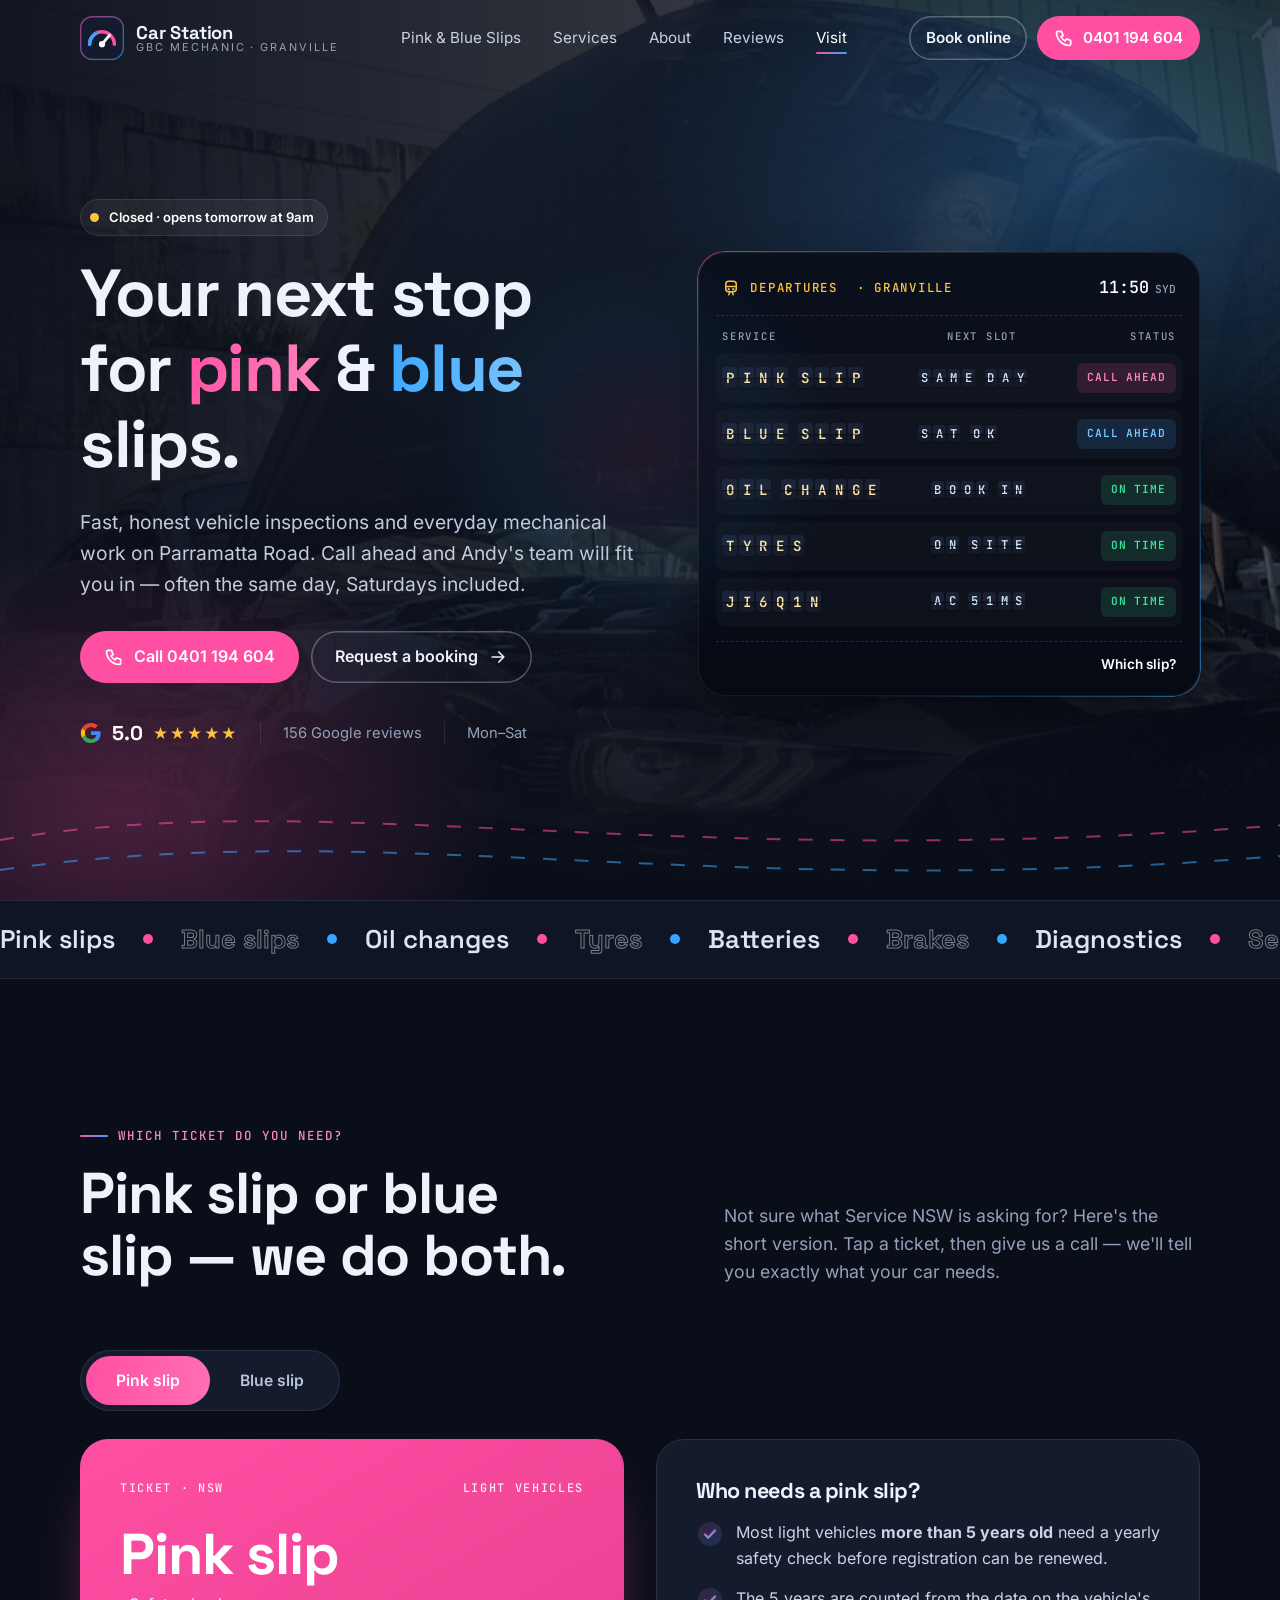
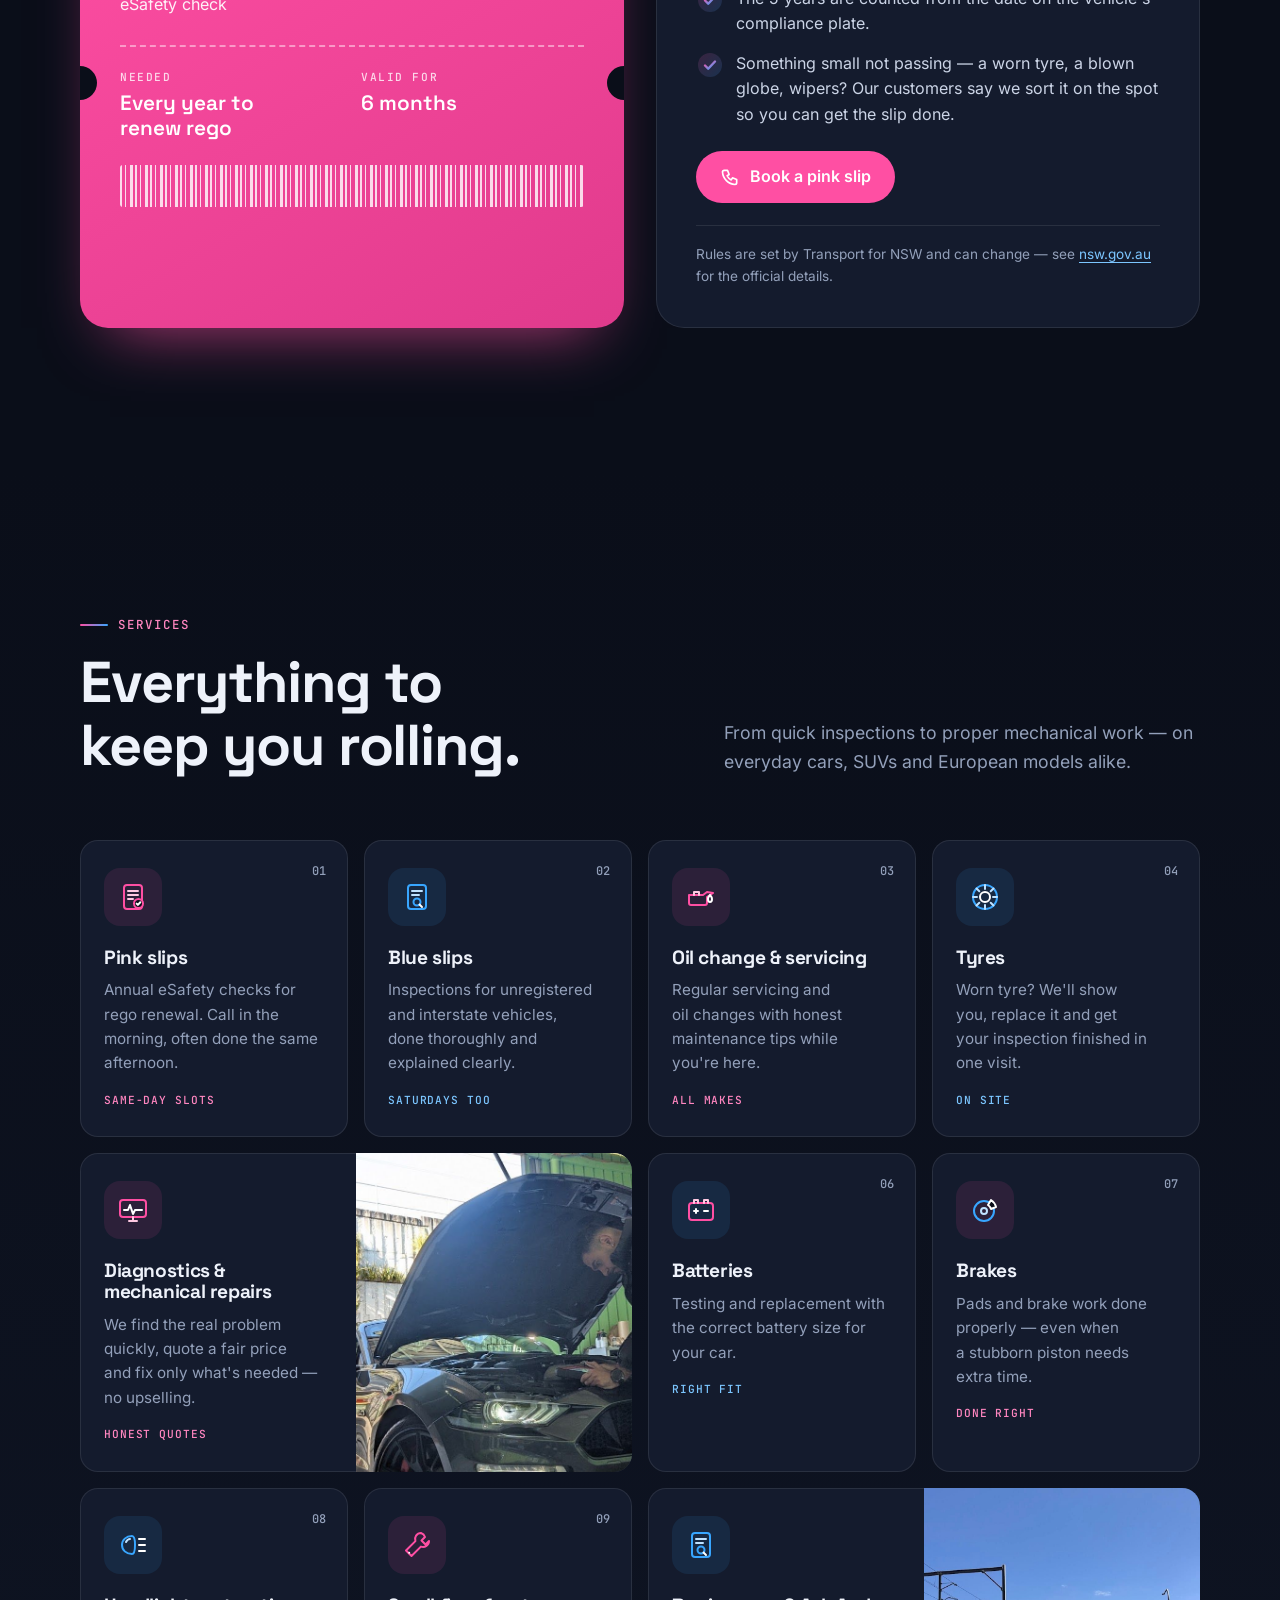
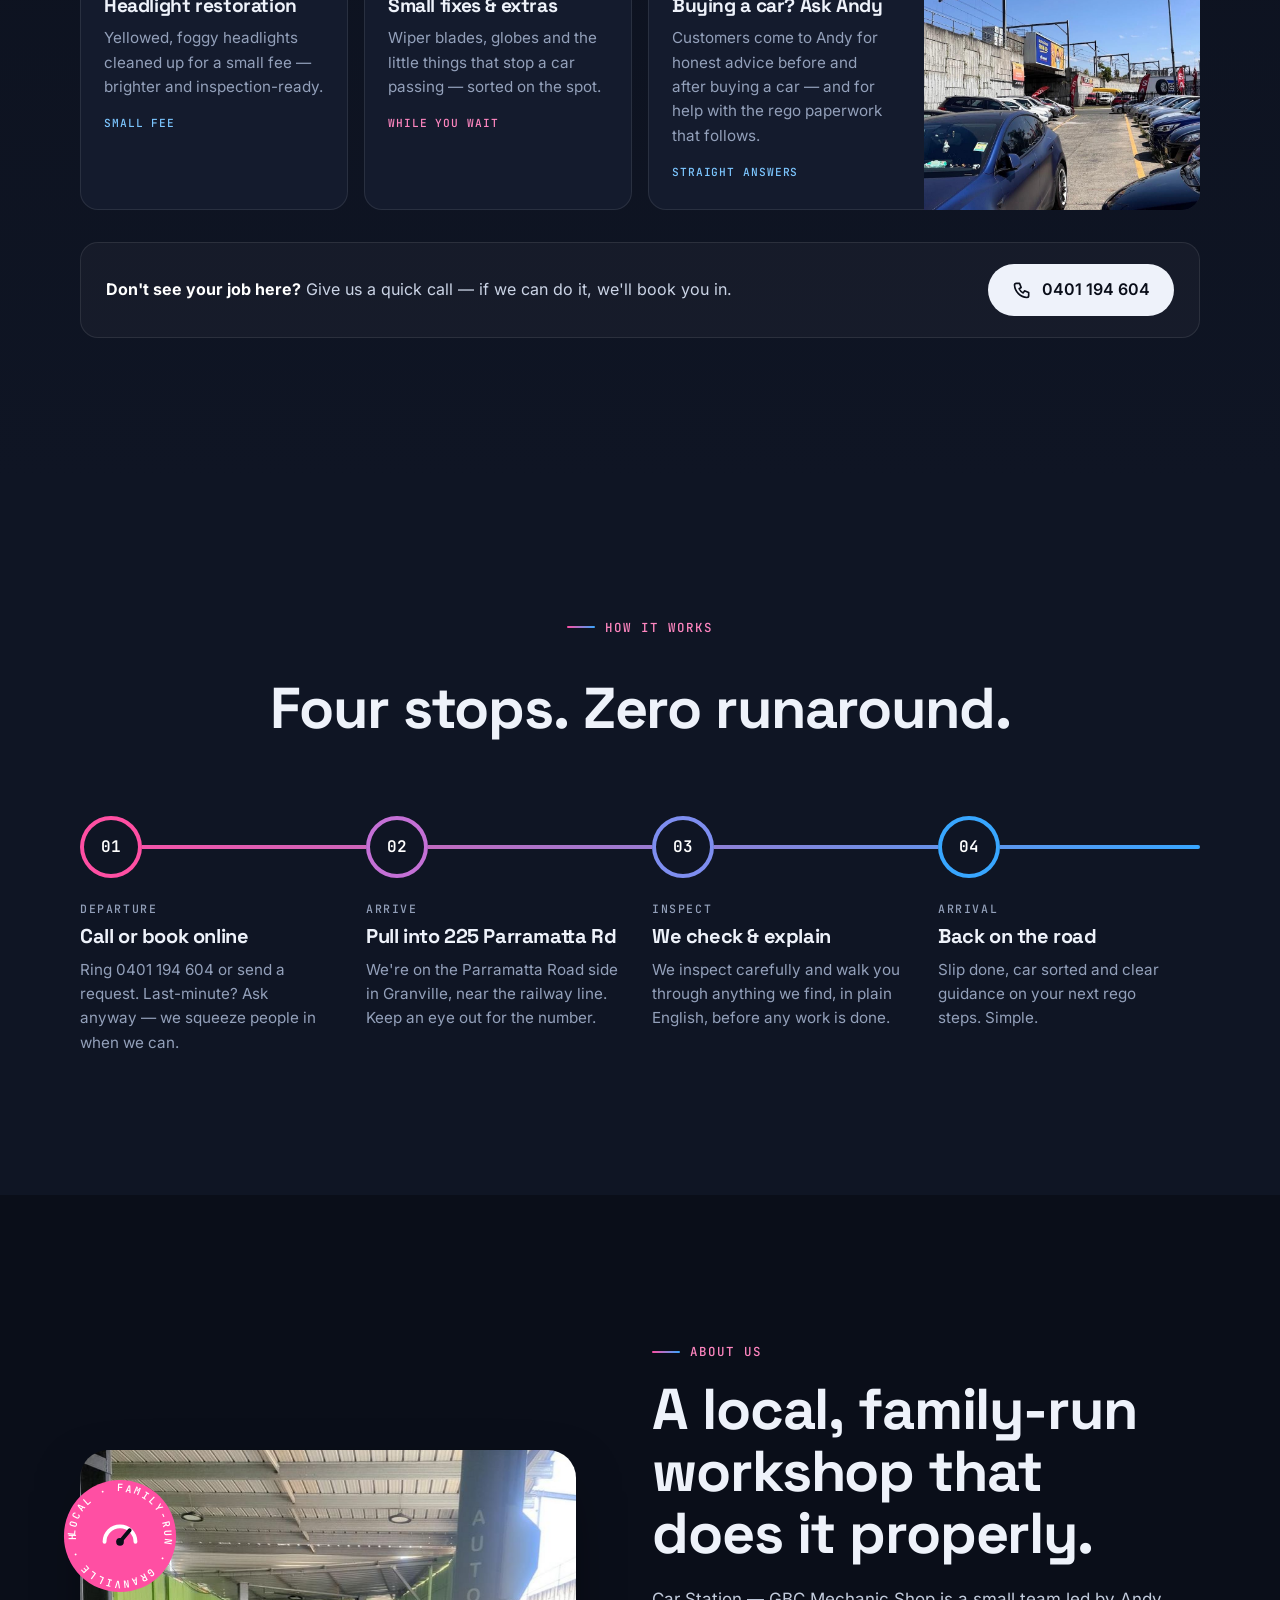
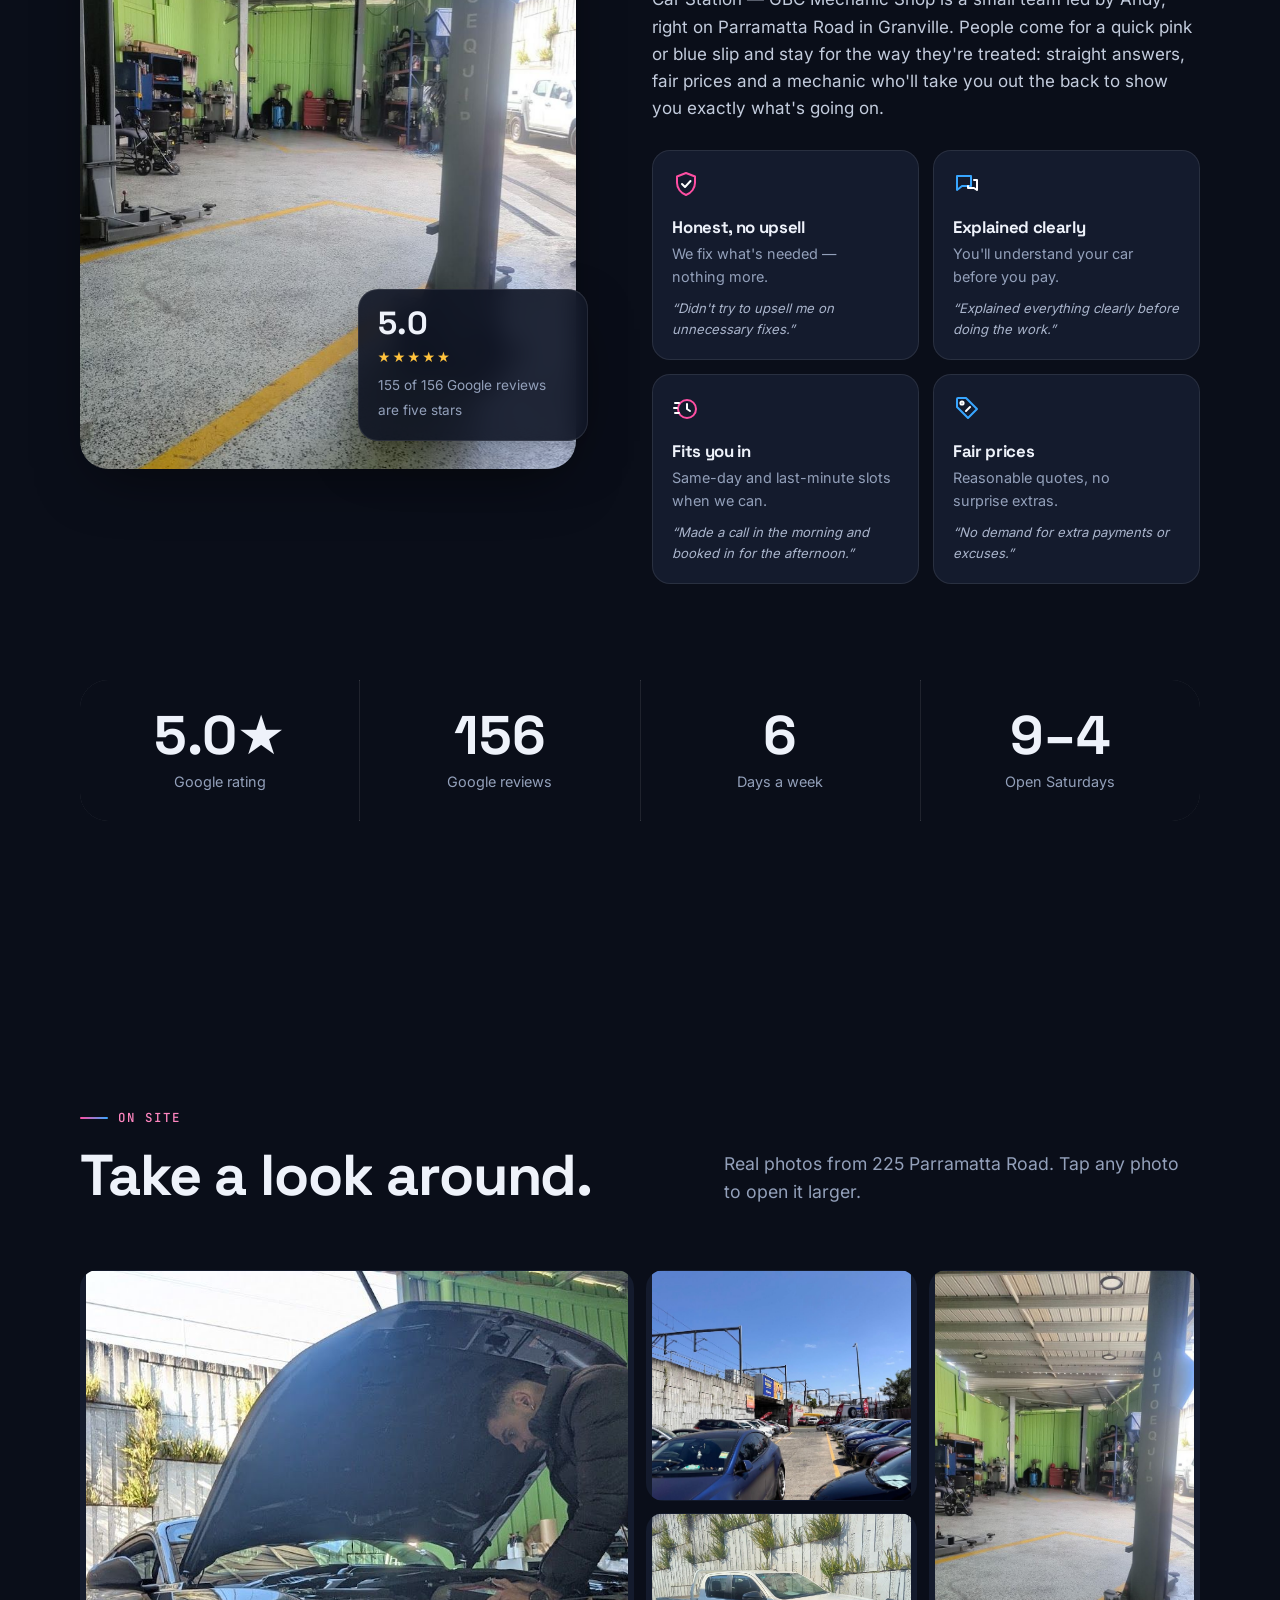
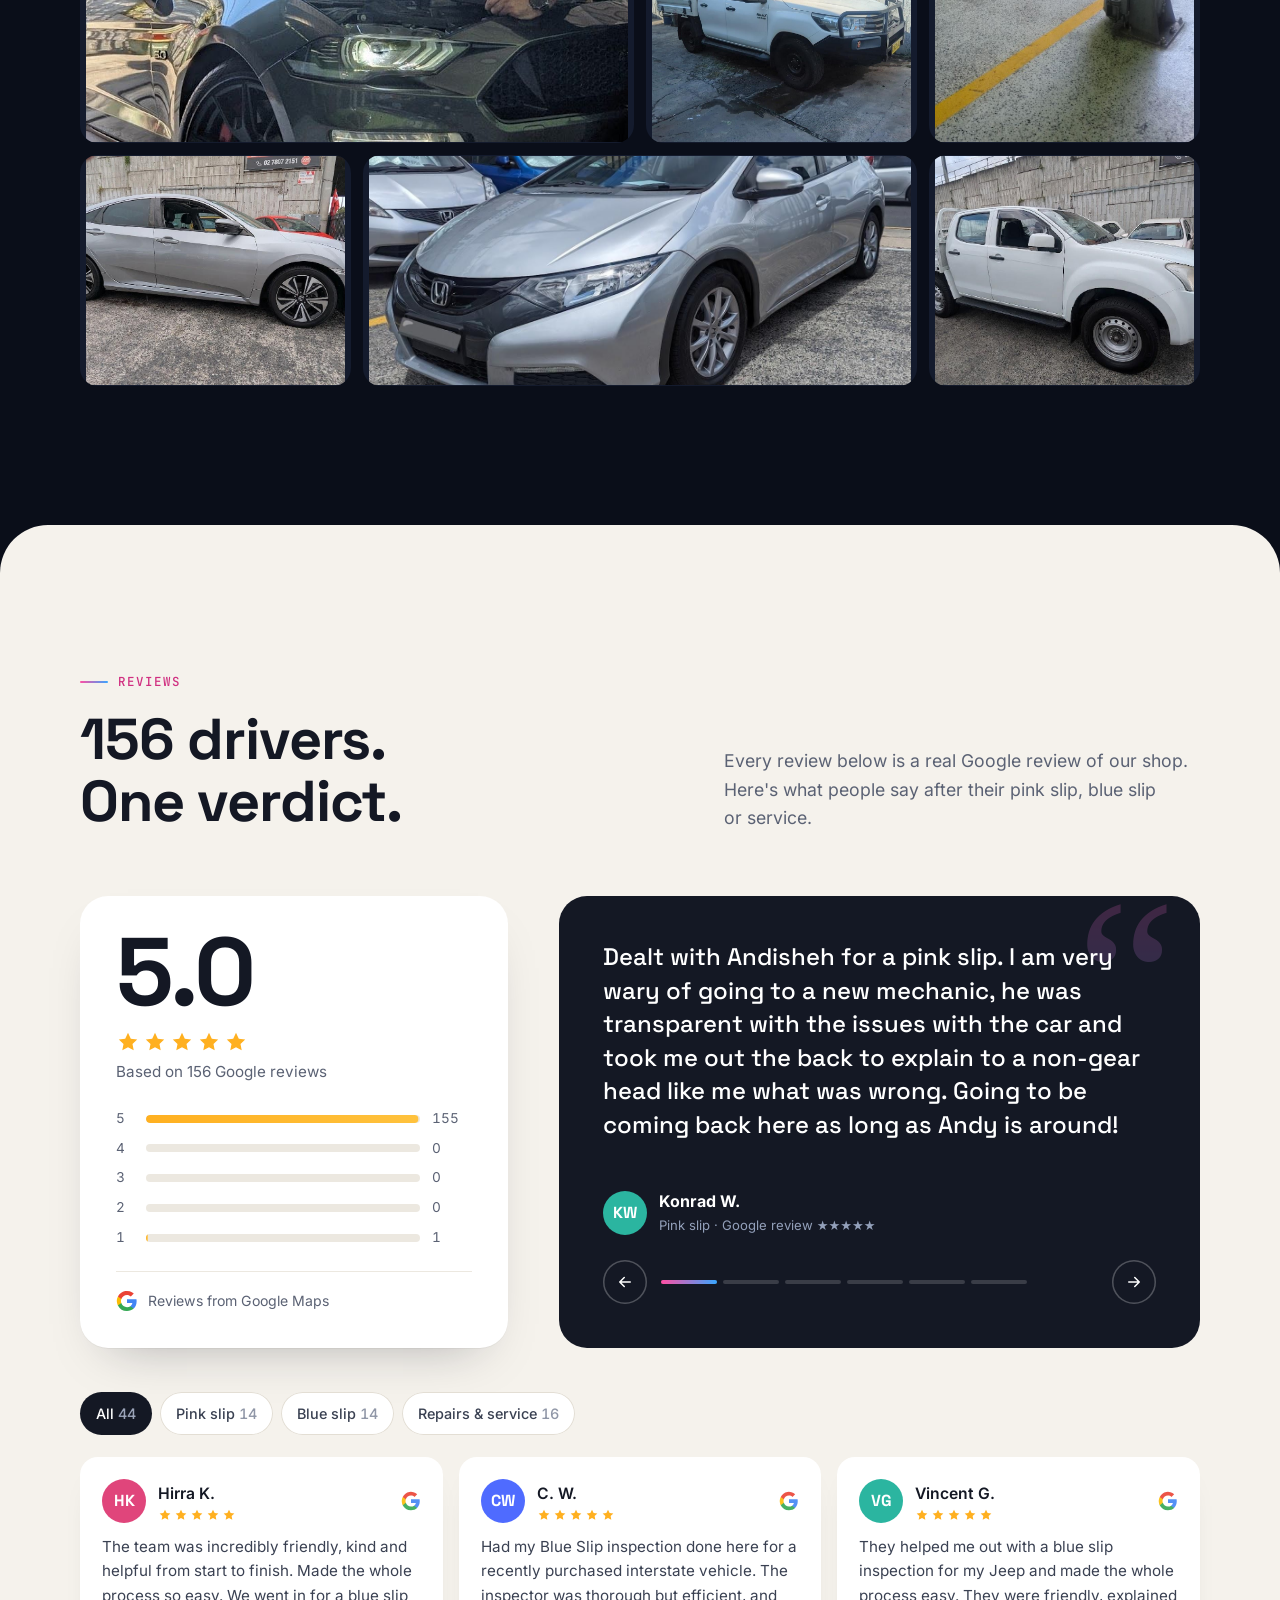
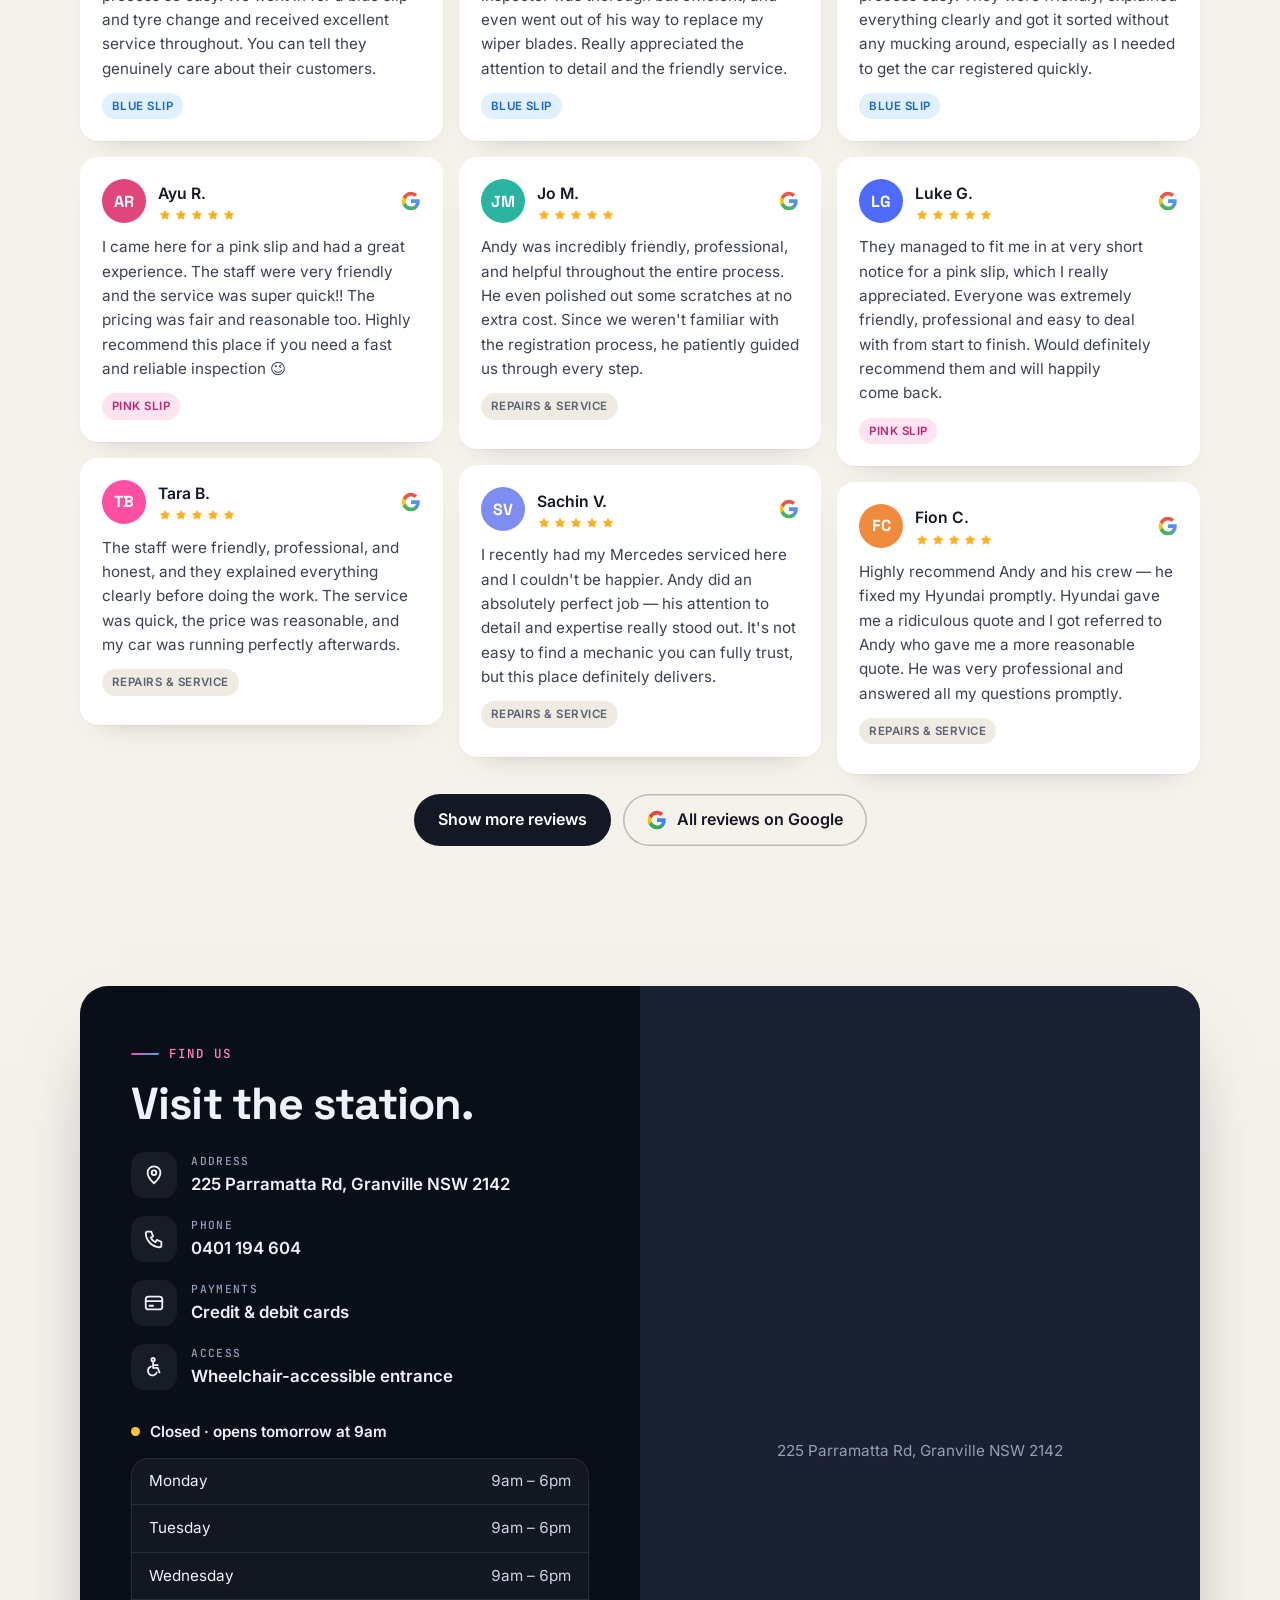
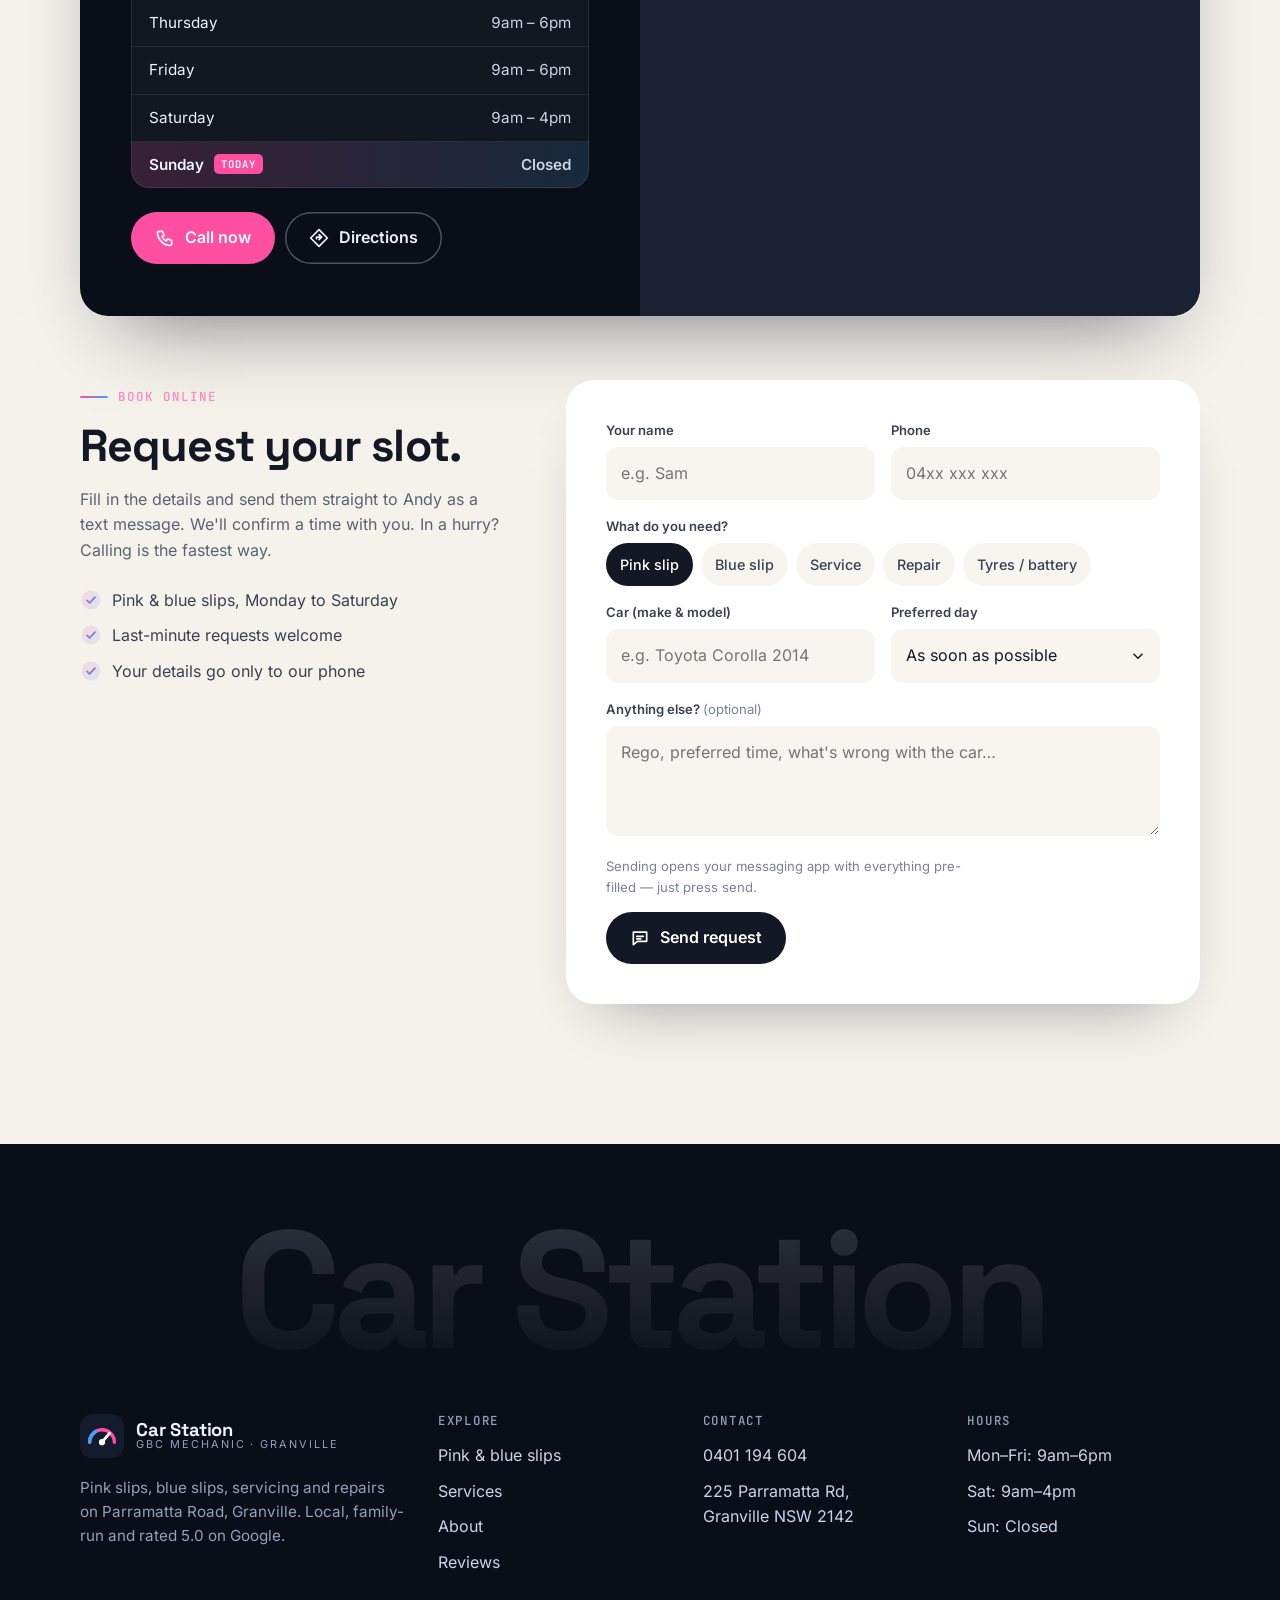
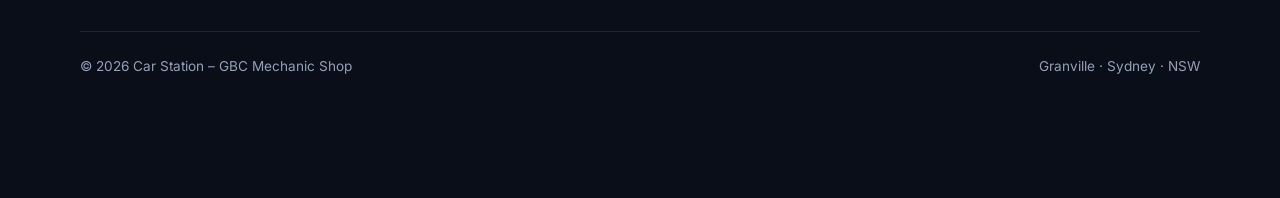
==== index.html @ 7e249662 "Add files via upload" ====
<!doctype html>
<html lang="en-AU">
<head>
<meta charset="utf-8">
<meta name="viewport" content="width=device-width, initial-scale=1, viewport-fit=cover">
<title>Car Station – GBC Mechanic Shop | Pink &amp; Blue Slips in Granville NSW</title>
<meta name="description" content="Pink slips, blue slips, oil changes, tyres, batteries and mechanical repairs at 225 Parramatta Rd, Granville NSW. Rated 5.0 from 156 Google reviews. Call 0401 194 604.">
<meta name="theme-color" content="#0A0E19">
<meta property="og:title" content="Car Station – GBC Mechanic Shop, Granville">
<meta property="og:description" content="Fast, honest pink &amp; blue slip inspections and car servicing on Parramatta Rd. 5.0★ from 156 Google reviews.">
<meta property="og:image" content="img/mechanic.jpg">
<link rel="icon" href="data:image/svg+xml,%3Csvg xmlns='http://www.w3.org/2000/svg' viewBox='0 0 64 64'%3E%3Crect width='64' height='64' rx='16' fill='%230A0E19'/%3E%3Cpath d='M14 40a18 18 0 0 1 36 0' fill='none' stroke='%23FF4FA3' stroke-width='6' stroke-linecap='round'/%3E%3Cpath d='M32 40 44 26' stroke='%2338A6FF' stroke-width='6' stroke-linecap='round'/%3E%3Ccircle cx='32' cy='40' r='5' fill='%23fff'/%3E%3C/svg%3E">
<link rel="stylesheet" href="css/style.css">
<script type="application/ld+json">
{
  "@context":"https://schema.org",
  "@type":"AutoRepair",
  "name":"Car Station – GBC Mechanic Shop",
  "telephone":"+61 401 194 604",
  "address":{"@type":"PostalAddress","streetAddress":"225 Parramatta Rd","addressLocality":"Granville","addressRegion":"NSW","postalCode":"2142","addressCountry":"AU"},
  "geo":{"@type":"GeoCoordinates","latitude":-33.8278445,"longitude":151.0070443},
  "openingHoursSpecification":[
    {"@type":"OpeningHoursSpecification","dayOfWeek":["Monday","Tuesday","Wednesday","Thursday","Friday"],"opens":"09:00","closes":"18:00"},
    {"@type":"OpeningHoursSpecification","dayOfWeek":"Saturday","opens":"09:00","closes":"16:00"}
  ],
  "aggregateRating":{"@type":"AggregateRating","ratingValue":"5.0","reviewCount":"156"},
  "paymentAccepted":"Credit card, Debit card"
}
</script>
</head>
<body>

<!-- ============ SVG ICON SPRITE (custom, drawn for this site) ============ -->
<svg width="0" height="0" style="position:absolute" aria-hidden="true">
  <defs>
    <linearGradient id="gPB" x1="0" y1="0" x2="1" y2="1"><stop offset="0" stop-color="#FF4FA3"/><stop offset="1" stop-color="#38A6FF"/></linearGradient>
  </defs>
  <symbol id="i-phone" viewBox="0 0 24 24" fill="none" stroke="currentColor" stroke-width="2" stroke-linecap="round" stroke-linejoin="round"><path d="M5 4h4l2 5-2.5 1.5a11 11 0 0 0 5 5L15 13l5 2v4a2 2 0 0 1-2 2A16 16 0 0 1 3 6a2 2 0 0 1 2-2"/></symbol>
  <symbol id="i-arrow" viewBox="0 0 24 24" fill="none" stroke="currentColor" stroke-width="2" stroke-linecap="round" stroke-linejoin="round"><path d="M5 12h14M13 6l6 6-6 6"/></symbol>
  <symbol id="i-arrow-l" viewBox="0 0 24 24" fill="none" stroke="currentColor" stroke-width="2" stroke-linecap="round" stroke-linejoin="round"><path d="M19 12H5M11 6l-6 6 6 6"/></symbol>
  <symbol id="i-up" viewBox="0 0 24 24" fill="none" stroke="currentColor" stroke-width="2.2" stroke-linecap="round" stroke-linejoin="round"><path d="M12 19V5M6 11l6-6 6 6"/></symbol>
  <symbol id="i-close" viewBox="0 0 24 24" fill="none" stroke="currentColor" stroke-width="2" stroke-linecap="round"><path d="M6 6l12 12M18 6 6 18"/></symbol>
  <symbol id="i-pin" viewBox="0 0 24 24" fill="none" stroke="currentColor" stroke-width="2" stroke-linecap="round" stroke-linejoin="round"><path d="M12 21s-7-6.2-7-11.5a7 7 0 0 1 14 0C19 14.8 12 21 12 21z"/><circle cx="12" cy="9.5" r="2.5"/></symbol>
  <symbol id="i-clock" viewBox="0 0 24 24" fill="none" stroke="currentColor" stroke-width="2" stroke-linecap="round"><circle cx="12" cy="12" r="9"/><path d="M12 7v5l3 2"/></symbol>
  <symbol id="i-card" viewBox="0 0 24 24" fill="none" stroke="currentColor" stroke-width="2" stroke-linecap="round"><rect x="3" y="5" width="18" height="14" rx="3"/><path d="M3 10h18M7 15h4"/></symbol>
  <symbol id="i-access" viewBox="0 0 24 24" fill="none" stroke="currentColor" stroke-width="2" stroke-linecap="round" stroke-linejoin="round"><circle cx="11" cy="4" r="1.8"/><path d="M11 7v6h5l2 5M11 10h5"/><path d="M8.5 11.5A5 5 0 1 0 15 18"/></symbol>
  <symbol id="i-msg" viewBox="0 0 24 24" fill="none" stroke="currentColor" stroke-width="2" stroke-linecap="round" stroke-linejoin="round"><path d="M4 5h16v11H9l-5 4z"/><path d="M8 10h8M8 13h5"/></symbol>
  <symbol id="i-copy" viewBox="0 0 24 24" fill="none" stroke="currentColor" stroke-width="2" stroke-linecap="round" stroke-linejoin="round"><rect x="8" y="8" width="12" height="12" rx="2"/><path d="M16 8V5a1 1 0 0 0-1-1H5a1 1 0 0 0-1 1v10a1 1 0 0 0 1 1h3"/></symbol>
  <symbol id="i-dir" viewBox="0 0 24 24" fill="none" stroke="currentColor" stroke-width="2" stroke-linecap="round" stroke-linejoin="round"><path d="M12 2 22 12 12 22 2 12z"/><path d="M9 13v-2h5M12 8l3 3-3 3"/></symbol>
  <symbol id="i-train" viewBox="0 0 24 24" fill="none" stroke="currentColor" stroke-width="2" stroke-linecap="round" stroke-linejoin="round"><rect x="5" y="3" width="14" height="14" rx="4"/><path d="M5 10h14M9 21l1.5-4M15 21l-1.5-4"/><circle cx="9" cy="13.5" r=".6" fill="currentColor"/><circle cx="15" cy="13.5" r=".6" fill="currentColor"/></symbol>
  <symbol id="i-check" viewBox="0 0 28 28" fill="none"><circle cx="14" cy="14" r="12" fill="url(#gPB)" opacity=".16"/><path d="m9 14.5 3.2 3.2L19 10.5" stroke="url(#gPB)" stroke-width="2.4" stroke-linecap="round" stroke-linejoin="round"/></symbol>
  <symbol id="i-star" viewBox="0 0 24 24"><path fill="#FFB020" d="M12 2.8l2.8 5.9 6.4.8-4.7 4.4 1.2 6.4L12 17.2l-5.7 3.1 1.2-6.4L2.8 9.5l6.4-.8z"/></symbol>
  <symbol id="i-google" viewBox="0 0 24 24"><path fill="#4285F4" d="M22.5 12.3c0-.8-.1-1.5-.2-2.3H12v4.3h5.9a5 5 0 0 1-2.2 3.3v2.7h3.6c2-1.9 3.2-4.7 3.2-8z"/><path fill="#34A853" d="M12 23c3 0 5.5-1 7.3-2.7l-3.6-2.7c-1 .7-2.2 1.1-3.7 1.1-2.9 0-5.3-1.9-6.2-4.5H2.1v2.8A11 11 0 0 0 12 23z"/><path fill="#FBBC05" d="M5.8 14.2a6.6 6.6 0 0 1 0-4.3V7.1H2.1a11 11 0 0 0 0 9.9z"/><path fill="#EA4335" d="M12 5.4c1.6 0 3.1.6 4.2 1.7l3.2-3.2A11 11 0 0 0 2.1 7.1l3.7 2.8C6.7 7.3 9.1 5.4 12 5.4z"/></symbol>

  <!-- service icons: two-tone line art -->
  <symbol id="s-pink" viewBox="0 0 32 32" fill="none" stroke-linecap="round" stroke-linejoin="round" stroke-width="2"><rect x="7" y="4" width="18" height="24" rx="3" stroke="#FF4FA3"/><path d="M11 10h10M11 14h10M11 18h5" stroke="#FFC9E2"/><circle cx="21.5" cy="22.5" r="4.5" fill="#0A0E19" stroke="#FF4FA3"/><path d="m19.6 22.6 1.3 1.3 2.4-2.6" stroke="#fff"/></symbol>
  <symbol id="s-blue" viewBox="0 0 32 32" fill="none" stroke-linecap="round" stroke-linejoin="round" stroke-width="2"><rect x="7" y="4" width="18" height="24" rx="3" stroke="#38A6FF"/><path d="M11 10h10M11 14h7" stroke="#BFE2FF"/><circle cx="16" cy="21" r="3.5" stroke="#38A6FF"/><path d="m18.5 23.5 2.5 2.5" stroke="#fff"/></symbol>
  <symbol id="s-oil" viewBox="0 0 32 32" fill="none" stroke-linecap="round" stroke-linejoin="round" stroke-width="2"><path d="M4 14h14l4-3 6 1-6 4v6a2 2 0 0 1-2 2H6a2 2 0 0 1-2-2z" stroke="#FF4FA3"/><path d="M9 14v-3h5v3" stroke="#FFC9E2"/><path d="M27 18c0 1.7-1 3-2 3s-2-1.3-2-3 2-4 2-4 2 2.3 2 4z" stroke="#fff"/></symbol>
  <symbol id="s-tyre" viewBox="0 0 32 32" fill="none" stroke-linecap="round" stroke-linejoin="round" stroke-width="2"><circle cx="16" cy="16" r="12" stroke="#38A6FF"/><circle cx="16" cy="16" r="5" stroke="#fff"/><path d="M16 4v4M16 24v4M4 16h4M24 16h4M7.5 7.5l2.8 2.8M21.7 21.7l2.8 2.8M7.5 24.5l2.8-2.8M21.7 10.3l2.8-2.8" stroke="#BFE2FF"/></symbol>
  <symbol id="s-battery" viewBox="0 0 32 32" fill="none" stroke-linecap="round" stroke-linejoin="round" stroke-width="2"><rect x="4" y="9" width="24" height="17" rx="3" stroke="#FF4FA3"/><path d="M9 9V6h4v3M19 9V6h4v3" stroke="#FFC9E2"/><path d="M9 17h4M11 15v4M19 17h4" stroke="#fff"/></symbol>
  <symbol id="s-brake" viewBox="0 0 32 32" fill="none" stroke-linecap="round" stroke-linejoin="round" stroke-width="2"><circle cx="15" cy="17" r="10" stroke="#38A6FF"/><circle cx="15" cy="17" r="3" stroke="#BFE2FF"/><path d="M22 6a12 12 0 0 1 5 7l-5 2a7 7 0 0 0-3-4z" stroke="#fff" fill="#0A0E19"/></symbol>
  <symbol id="s-diag" viewBox="0 0 32 32" fill="none" stroke-linecap="round" stroke-linejoin="round" stroke-width="2"><rect x="3" y="6" width="26" height="17" rx="3" stroke="#FF4FA3"/><path d="M7 16h4l2-5 3 9 2-4h7" stroke="#fff"/><path d="M12 27h8M16 23v4" stroke="#FFC9E2"/></symbol>
  <symbol id="s-light" viewBox="0 0 32 32" fill="none" stroke-linecap="round" stroke-linejoin="round" stroke-width="2"><path d="M15 7c-6 0-10 4-10 9s4 9 10 9c2 0 3-4 3-9s-1-9-3-9z" stroke="#38A6FF"/><path d="M22 10h6M22 16h6M22 22h6" stroke="#fff"/><path d="M9 13c1-2 2.5-3 4-3" stroke="#BFE2FF"/></symbol>
  <symbol id="s-wrench" viewBox="0 0 32 32" fill="none" stroke-linecap="round" stroke-linejoin="round" stroke-width="2"><path d="M20 4a6 6 0 0 0-5.6 8.1L5 21.5 10.5 27l9.4-9.4A6 6 0 0 0 28 12l-3.5 3.5-4-4L24 8a6 6 0 0 0-4-4z" stroke="#FF4FA3"/><circle cx="8.2" cy="23.8" r="1" fill="#fff" stroke="none"/></symbol>

  <!-- why icons -->
  <symbol id="w-honest" viewBox="0 0 28 28" fill="none" stroke-linecap="round" stroke-linejoin="round" stroke-width="2"><path d="M14 3 5 6.5v6.2c0 5.6 3.8 10.4 9 12.3 5.2-1.9 9-6.7 9-12.3V6.5z" stroke="#FF4FA3"/><path d="m10 14 3 3 5.5-6" stroke="#fff"/></symbol>
  <symbol id="w-explain" viewBox="0 0 28 28" fill="none" stroke-linecap="round" stroke-linejoin="round" stroke-width="2"><path d="M4 6h14v10H9l-5 4z" stroke="#38A6FF"/><path d="M21 10h3v10l-3-2h-6v-2" stroke="#fff"/></symbol>
  <symbol id="w-fast" viewBox="0 0 28 28" fill="none" stroke-linecap="round" stroke-linejoin="round" stroke-width="2"><circle cx="15" cy="15" r="9" stroke="#FF4FA3"/><path d="M15 10v5l3 2M3 9h4M2 14h3M3 19h4" stroke="#fff"/></symbol>
  <symbol id="w-price" viewBox="0 0 28 28" fill="none" stroke-linecap="round" stroke-linejoin="round" stroke-width="2"><path d="M4 13V5a1 1 0 0 1 1-1h8l11 11-9 9z" stroke="#38A6FF"/><circle cx="9" cy="9" r="1.6" stroke="#fff"/><path d="M13 17l4-4" stroke="#fff"/></symbol>
</svg>

<div class="progress" aria-hidden="true"></div>
<div class="glow" aria-hidden="true"></div>

<!-- ================= HEADER ================= -->
<header class="header" id="top">
  <div class="wrap header__in">
    <a href="#top" class="logo" aria-label="Car Station – GBC Mechanic Shop, back to top">
      <svg class="logo__mark" viewBox="0 0 64 64" aria-hidden="true">
        <rect width="64" height="64" rx="18" fill="#141B2D"/>
        <rect x="1" y="1" width="62" height="62" rx="17" fill="none" stroke="url(#gPB)" stroke-opacity=".6" stroke-width="2"/>
        <path d="M14 41a18 18 0 0 1 36 0" fill="none" stroke="#FF4FA3" stroke-width="5" stroke-linecap="round"/>
        <path d="M14 41a18 18 0 0 1 9-15.6" fill="none" stroke="#38A6FF" stroke-width="5" stroke-linecap="round"/>
        <path d="M32 41 43 28" stroke="#fff" stroke-width="4" stroke-linecap="round"/>
        <circle cx="32" cy="41" r="4.5" fill="#fff"/>
      </svg>
      <span class="logo__text">
        <span class="logo__name">Car Station</span>
        <span class="logo__sub">GBC Mechanic · Granville</span>
      </span>
    </a>
    <nav class="nav" aria-label="Main">
      <a href="#slips">Pink &amp; Blue Slips</a>
      <a href="#services">Services</a>
      <a href="#about">About</a>
      <a href="#reviews">Reviews</a>
      <a href="#visit">Visit</a>
    </nav>
    <div class="header__cta">
      <a href="#book" class="btn btn--ghost btn--sm" data-magnetic>Book online</a>
      <a href="tel:+61401194604" class="btn btn--pink btn--sm" data-magnetic><svg><use href="#i-phone"/></svg><span>0401 194 604</span></a>
      <button class="burger" aria-label="Open menu" aria-expanded="false" aria-controls="mobileMenu"><span></span><span></span><span></span></button>
    </div>
  </div>
</header>

<div class="mobile-menu" id="mobileMenu" aria-hidden="true">
  <nav aria-label="Mobile">
    <a href="#slips"><small>01</small>Pink &amp; Blue Slips</a>
    <a href="#services"><small>02</small>Services</a>
    <a href="#about"><small>03</small>About</a>
    <a href="#reviews"><small>04</small>Reviews</a>
    <a href="#visit"><small>05</small>Visit us</a>
    <a href="#book"><small>06</small>Book online</a>
  </nav>
  <div class="mobile-menu__foot">
    <a href="tel:+61401194604" class="btn btn--pink"><svg><use href="#i-phone"/></svg>Call 0401 194 604</a>
    <a href="https://www.google.com/maps/dir/?api=1&destination=Car+Station+GBC+mechanic+shop+225+Parramatta+Rd+Granville+NSW+2142" target="_blank" rel="noopener" class="btn btn--ghost"><svg><use href="#i-dir"/></svg>Get directions</a>
  </div>
</div>

<main>
<!-- ================= HERO ================= -->
<section class="hero">
  <div class="hero__bg" aria-hidden="true">
    <img src="img/mechanic.jpg" alt="" data-parallax="0.15" fetchpriority="high">
  </div>
  <svg class="hero__rails" viewBox="0 0 1440 180" preserveAspectRatio="none" aria-hidden="true">
    <path d="M0 120 C 360 60, 720 170, 1440 90" fill="none" stroke="#FF4FA3" stroke-width="2"/>
    <path d="M0 150 C 420 90, 760 200, 1440 120" fill="none" stroke="#38A6FF" stroke-width="2"/>
  </svg>

  <div class="wrap hero__grid">
    <div class="hero__copy">
      <span class="eyebrow"><i class="dot" id="heroDot"></i><span id="heroStatus"><b>Open today</b> · 225 Parramatta Rd, Granville</span></span>
      <h1>
        <span class="line"><span>Your next stop</span></span>
        <span class="line"><span>for <span class="grad-pink">pink</span> &amp; <span class="grad-blue">blue</span></span></span>
        <span class="line"><span>slips.</span></span>
      </h1>
      <p class="hero__lead">Fast, honest vehicle inspections and everyday mechanical work on Parramatta&nbsp;Road. Call ahead and Andy's team will fit you in&nbsp;— often the same day, Saturdays included.</p>
      <div class="hero__actions">
        <a href="tel:+61401194604" class="btn btn--pink" data-magnetic><svg><use href="#i-phone"/></svg>Call 0401 194 604</a>
        <a href="#book" class="btn btn--ghost" data-magnetic>Request a booking<svg><use href="#i-arrow"/></svg></a>
      </div>
      <div class="hero__trust">
        <span class="trust-g"><svg width="22" height="22"><use href="#i-google"/></svg><strong>5.0</strong><span class="stars" aria-hidden="true">★★★★★</span></span>
        <i class="trust-sep" aria-hidden="true"></i>
        <span>156 Google reviews</span>
        <i class="trust-sep" aria-hidden="true"></i>
        <span>Mon–Sat</span>
      </div>
    </div>

    <div class="board reveal reveal--right" style="--d:.3s" aria-label="Services board">
      <div class="board__top">
        <span class="board__title"><svg><use href="#i-train"/></svg>Departures<span class="loc">&nbsp;· Granville</span></span>
        <span class="board__clock"><span id="clock">--:--</span><small>SYD</small></span>
      </div>
      <div class="board__head" aria-hidden="true"><span>Service</span><span>Next slot</span><span>Status</span></div>
      <div class="board__rows" id="boardRows">
        <div class="board__row"><span class="flap" data-flap="PINK SLIP"></span><span class="flap flap--sm" data-flap="SAME DAY"></span><span class="status status--pink">Call ahead</span></div>
        <div class="board__row"><span class="flap" data-flap="BLUE SLIP"></span><span class="flap flap--sm" data-flap="SAT OK"></span><span class="status status--blue">Call ahead</span></div>
        <div class="board__row"><span class="flap" data-flap="OIL CHANGE"></span><span class="flap flap--sm" data-flap="BOOK IN"></span><span class="status status--go">On time</span></div>
        <div class="board__row"><span class="flap" data-flap="TYRES"></span><span class="flap flap--sm" data-flap="ON SITE"></span><span class="status status--go">On time</span></div>
        <div class="board__row"><span class="flap" data-flap="BRAKES"></span><span class="flap flap--sm" data-flap="ON SITE"></span><span class="status status--go">On time</span></div>
      </div>
      <div class="board__foot">
        <div class="board__ticker" aria-hidden="true"><span>★ 5.0 FROM 156 GOOGLE REVIEWS ★ LAST-MINUTE INSPECTIONS ★ SATURDAYS 9AM–4PM ★ CARDS ACCEPTED ★</span></div>
        <a href="#slips">Which slip?</a>
      </div>
    </div>
  </div>
</section>

<!-- ================= MARQUEE ================= -->
<div class="marquee" aria-hidden="true">
  <div class="marquee__track">
    <div class="marquee__item"><span>Pink slips</span><i class="p"></i><em>Blue slips</em><i class="b"></i><span>Oil changes</span><i class="p"></i><em>Tyres</em><i class="b"></i><span>Batteries</span><i class="p"></i><em>Brakes</em><i class="b"></i><span>Diagnostics</span><i class="p"></i><em>Servicing</em><i class="b"></i></div>
    <div class="marquee__item"><span>Pink slips</span><i class="p"></i><em>Blue slips</em><i class="b"></i><span>Oil changes</span><i class="p"></i><em>Tyres</em><i class="b"></i><span>Batteries</span><i class="p"></i><em>Brakes</em><i class="b"></i><span>Diagnostics</span><i class="p"></i><em>Servicing</em><i class="b"></i></div>
  </div>
</div>

<!-- ================= SLIPS ================= -->
<section class="sec slips" id="slips">
  <div class="wrap">
    <div class="sec-head">
      <div>
        <span class="kicker reveal">Which ticket do you need?</span>
        <h2 class="sec-title" data-split>Pink slip or blue slip&nbsp;— we do both.</h2>
      </div>
      <p class="sec-sub reveal" style="--d:.15s">Not sure what Service NSW is asking for? Here's the short version. Tap a ticket, then give us a call&nbsp;— we'll tell you exactly what your car needs.</p>
    </div>

    <div class="tabs reveal" role="tablist" aria-label="Slip type" data-active="pink">
      <i class="tabs__pill" aria-hidden="true"></i>
      <button role="tab" id="tab-pink" aria-controls="panel-pink" aria-selected="true" data-tab="pink">Pink slip</button>
      <button role="tab" id="tab-blue" aria-controls="panel-blue" aria-selected="false" data-tab="blue" tabindex="-1">Blue slip</button>
    </div>

    <div class="slip-panels reveal" style="--d:.1s">
      <div class="slip-panel is-in" id="panel-pink" role="tabpanel" aria-labelledby="tab-pink">
        <article class="slip-card slip-card--ticket">
          <div class="ticket__top"><span>Ticket · NSW</span><span>Light vehicles</span></div>
          <h3 class="ticket__name">Pink slip</h3>
          <p class="ticket__official">eSafety check</p>
          <div class="ticket__perf"></div>
          <dl class="ticket__meta">
            <div><dt>Needed</dt><dd>Every year to renew&nbsp;rego</dd></div>
            <div><dt>Valid for</dt><dd>6 months</dd></div>
          </dl>
          <div class="ticket__barcode" aria-hidden="true"></div>
        </article>
        <article class="slip-card">
          <h3>Who needs a pink slip?</h3>
          <ul class="checklist">
            <li><svg><use href="#i-check"/></svg><span>Most light vehicles <strong>more than 5&nbsp;years old</strong> need a yearly safety check before registration can be renewed.</span></li>
            <li><svg><use href="#i-check"/></svg><span>The 5 years are counted from the date on the vehicle's compliance plate.</span></li>
            <li><svg><use href="#i-check"/></svg><span>Something small not passing&nbsp;— a worn tyre, a blown globe, wipers? Our customers say we sort it on the spot so you can get the slip done.</span></li>
          </ul>
          <a href="tel:+61401194604" class="btn btn--pink" data-magnetic><svg><use href="#i-phone"/></svg>Book a pink slip</a>
          <p class="slip-note">Rules are set by Transport for NSW and can change&nbsp;— see <a href="https://www.nsw.gov.au/driving-boating-and-transport/driving-nsw/vehicle-registration/renewing-vehicle-registration/safety-checks-and-vehicle-inspections" target="_blank" rel="noopener">nsw.gov.au</a> for the official details.</p>
        </article>
      </div>

      <div class="slip-panel" id="panel-blue" role="tabpanel" aria-labelledby="tab-blue" hidden>
        <article class="slip-card slip-card--ticket blue">
          <div class="ticket__top"><span>Ticket · NSW</span><span>AUVIS</span></div>
          <h3 class="ticket__name">Blue slip</h3>
          <p class="ticket__official">Unregistered vehicle inspection</p>
          <div class="ticket__perf"></div>
          <dl class="ticket__meta">
            <div><dt>Needed</dt><dd>To register an unregistered car</dd></div>
            <div><dt>Valid for</dt><dd>42 days</dd></div>
          </dl>
          <div class="ticket__barcode" aria-hidden="true"></div>
        </article>
        <article class="slip-card">
          <h3>When do you need a blue slip?</h3>
          <ul class="checklist">
            <li><svg><use href="#i-check"/></svg><span>Registration expired <strong>more than 3&nbsp;months</strong> ago.</span></li>
            <li><svg><use href="#i-check"/></svg><span>The car came from <strong>interstate</strong> or overseas.</span></li>
            <li><svg><use href="#i-check"/></svg><span>The vehicle has no number plates.</span></li>
            <li><svg><use href="#i-check"/></svg><span>A write-off that's been approved for re-registration.</span></li>
          </ul>
          <a href="tel:+61401194604" class="btn btn--pink" data-magnetic><svg><use href="#i-phone"/></svg>Book a blue slip</a>
          <p class="slip-note">Just bought a car from interstate? Customers say we guide them through the next rego steps too. Official info: <a href="https://www.nsw.gov.au/driving-boating-and-transport/driving-nsw/vehicle-registration/renewing-vehicle-registration/safety-checks-and-vehicle-inspections" target="_blank" rel="noopener">nsw.gov.au</a>.</p>
        </article>
      </div>
    </div>
  </div>
</section>

<!-- ================= SERVICES ================= -->
<section class="sec services" id="services">
  <div class="wrap">
    <div class="sec-head">
      <div>
        <span class="kicker reveal">Services</span>
        <h2 class="sec-title" data-split>Everything to keep you rolling.</h2>
      </div>
      <p class="sec-sub reveal" style="--d:.15s">From quick inspections to proper mechanical work&nbsp;— on everyday cars, SUVs and European models alike.</p>
    </div>

    <div class="svc-grid">
      <article class="svc reveal" data-tilt>
        <span class="svc__no">01</span>
        <div class="svc__icon"><svg><use href="#s-pink"/></svg></div>
        <h3>Pink slips</h3>
        <p>Annual eSafety checks for rego renewal. Call in the morning, often done the same afternoon.</p>
        <span class="svc__tag">Same-day slots</span>
      </article>
      <article class="svc reveal" style="--d:.08s" data-tilt>
        <span class="svc__no">02</span>
        <div class="svc__icon"><svg><use href="#s-blue"/></svg></div>
        <h3>Blue slips</h3>
        <p>Inspections for unregistered and interstate vehicles, done thoroughly and explained clearly.</p>
        <span class="svc__tag">Saturdays too</span>
      </article>
      <article class="svc reveal" style="--d:.16s" data-tilt>
        <span class="svc__no">03</span>
        <div class="svc__icon"><svg><use href="#s-oil"/></svg></div>
        <h3>Oil change &amp; servicing</h3>
        <p>Regular servicing and oil changes with honest maintenance tips while you're here.</p>
        <span class="svc__tag">All makes</span>
      </article>
      <article class="svc reveal" style="--d:.24s" data-tilt>
        <span class="svc__no">04</span>
        <div class="svc__icon"><svg><use href="#s-tyre"/></svg></div>
        <h3>Tyres</h3>
        <p>Worn tyre? We'll show you, replace it and get your inspection finished in one visit.</p>
        <span class="svc__tag">On site</span>
      </article>

      <article class="svc svc--wide reveal" data-tilt>
        <div class="svc__body">
          <span class="svc__no">05</span>
          <div class="svc__icon"><svg><use href="#s-diag"/></svg></div>
          <h3>Diagnostics &amp; mechanical repairs</h3>
          <p>We find the real problem quickly, quote a fair price and fix only what's needed&nbsp;— no upselling.</p>
          <span class="svc__tag">Honest quotes</span>
        </div>
        <div class="svc__img"><img src="img/mechanic.jpg" alt="Mechanic working under the bonnet of a car at Car Station" loading="lazy"></div>
      </article>
      <article class="svc reveal" style="--d:.08s" data-tilt>
        <span class="svc__no">06</span>
        <div class="svc__icon"><svg><use href="#s-battery"/></svg></div>
        <h3>Batteries</h3>
        <p>Testing and replacement with the correct battery size for your car.</p>
        <span class="svc__tag">Right fit</span>
      </article>
      <article class="svc reveal" style="--d:.16s" data-tilt>
        <span class="svc__no">07</span>
        <div class="svc__icon"><svg><use href="#s-brake"/></svg></div>
        <h3>Brakes</h3>
        <p>Pads and brake work done properly&nbsp;— even when a stubborn piston needs extra time.</p>
        <span class="svc__tag">Done right</span>
      </article>

      <article class="svc reveal" data-tilt>
        <span class="svc__no">08</span>
        <div class="svc__icon"><svg><use href="#s-light"/></svg></div>
        <h3>Headlight restoration</h3>
        <p>Yellowed, foggy headlights cleaned up for a small fee&nbsp;— brighter and inspection-ready.</p>
        <span class="svc__tag">Small fee</span>
      </article>
      <article class="svc reveal" style="--d:.08s" data-tilt>
        <span class="svc__no">09</span>
        <div class="svc__icon"><svg><use href="#s-wrench"/></svg></div>
        <h3>Small fixes &amp; extras</h3>
        <p>Wiper blades, globes and the little things that stop a car passing&nbsp;— sorted on the spot.</p>
        <span class="svc__tag">While you wait</span>
      </article>
      <article class="svc svc--wide reveal" style="--d:.16s" data-tilt>
        <div class="svc__body">
          <span class="svc__no">10</span>
          <div class="svc__icon"><svg><use href="#s-blue"/></svg></div>
          <h3>Buying a car? Ask&nbsp;Andy</h3>
          <p>Customers come to Andy for honest advice before and after buying a car&nbsp;— and for help with the rego paperwork that follows.</p>
          <span class="svc__tag">Straight answers</span>
        </div>
        <div class="svc__img"><img src="img/yard.jpg" alt="Cars parked in the yard at 225 Parramatta Road, Granville" loading="lazy"></div>
      </article>
    </div>

    <div class="svc-cta reveal">
      <p><strong>Don't see your job here?</strong> Give us a quick call&nbsp;— if we can do it, we'll book you in.</p>
      <a href="tel:+61401194604" class="btn" data-magnetic><svg><use href="#i-phone"/></svg>0401 194 604</a>
    </div>
  </div>
</section>

<!-- ================= ROUTE / HOW IT WORKS ================= -->
<section class="sec route" id="how">
  <div class="wrap">
    <div class="sec-head sec-head--center">
      <span class="kicker reveal">How it works</span>
      <h2 class="sec-title" data-split>Four stops. Zero runaround.</h2>
    </div>
    <div class="route__line">
      <div class="route__track" aria-hidden="true"><i></i></div>
      <div class="stop reveal">
        <span class="stop__dot">01</span>
        <span class="stop__label">Departure</span>
        <h3>Call or book online</h3>
        <p>Ring 0401 194 604 or send a request. Last-minute? Ask anyway&nbsp;— we squeeze people in when we can.</p>
      </div>
      <div class="stop reveal" style="--d:.15s">
        <span class="stop__dot">02</span>
        <span class="stop__label">Arrive</span>
        <h3>Pull into 225 Parramatta&nbsp;Rd</h3>
        <p>We're on the Parramatta Road side in Granville, near the railway line. Keep an eye out for the number.</p>
      </div>
      <div class="stop reveal" style="--d:.3s">
        <span class="stop__dot">03</span>
        <span class="stop__label">Inspect</span>
        <h3>We check &amp; explain</h3>
        <p>We inspect carefully and walk you through anything we find, in plain English, before any work is done.</p>
      </div>
      <div class="stop reveal" style="--d:.45s">
        <span class="stop__dot">04</span>
        <span class="stop__label">Arrival</span>
        <h3>Back on the road</h3>
        <p>Slip done, car sorted and clear guidance on your next rego steps. Simple.</p>
      </div>
    </div>
  </div>
</section>

<!-- ================= ABOUT ================= -->
<section class="sec about" id="about">
  <div class="wrap">
    <div class="about__grid">
      <div class="about__media reveal reveal--left">
        <div class="about__photo"><img src="img/workshop.jpg" alt="Inside the Car Station workshop with vehicle hoist" loading="lazy" data-parallax="0.08"></div>
        <svg class="about__sticker" viewBox="0 0 120 120" aria-hidden="true">
          <defs><path id="circ" d="M60 60m-46 0a46 46 0 1 1 92 0a46 46 0 1 1-92 0"/></defs>
          <circle cx="60" cy="60" r="58" fill="#FF4FA3"/>
          <text font-family="JetBrains Mono, monospace" font-size="10.5" font-weight="600" letter-spacing="2.4" fill="#fff"><textPath href="#circ">LOCAL · FAMILY-RUN · GRANVILLE · HONEST ·</textPath></text>
          <path d="M44 66a16 16 0 0 1 32 0" fill="none" stroke="#fff" stroke-width="4" stroke-linecap="round"/><path d="M60 66 70 54" stroke="#0A0E19" stroke-width="4" stroke-linecap="round"/><circle cx="60" cy="66" r="4" fill="#0A0E19"/>
        </svg>
        <div class="about__badge">
          <b>5.0</b>
          <span class="stars" aria-hidden="true">★★★★★</span>
          <span>155 of 156 Google reviews are five stars</span>
        </div>
      </div>

      <div class="about__text">
        <span class="kicker reveal">About us</span>
        <h2 class="sec-title" data-split>A local, family-run workshop that does it properly.</h2>
        <p class="reveal">Car Station&nbsp;— GBC Mechanic Shop is a small team led by Andy, right on Parramatta Road in Granville. People come for a quick pink or blue slip and stay for the way they're treated: straight answers, fair prices and a mechanic who'll take you out the back to show you exactly what's going on.</p>
        <div class="why">
          <div class="why__item reveal"><svg><use href="#w-honest"/></svg><h3>Honest, no upsell</h3><p>We fix what's needed&nbsp;— nothing more.</p><q>Didn't try to upsell me on unnecessary fixes.</q></div>
          <div class="why__item reveal" style="--d:.08s"><svg><use href="#w-explain"/></svg><h3>Explained clearly</h3><p>You'll understand your car before you pay.</p><q>Explained everything clearly before doing the work.</q></div>
          <div class="why__item reveal" style="--d:.16s"><svg><use href="#w-fast"/></svg><h3>Fits you in</h3><p>Same-day and last-minute slots when we can.</p><q>Made a call in the morning and booked in for the afternoon.</q></div>
          <div class="why__item reveal" style="--d:.24s"><svg><use href="#w-price"/></svg><h3>Fair prices</h3><p>Reasonable quotes, no surprise extras.</p><q>No demand for extra payments or excuses.</q></div>
        </div>
      </div>
    </div>

    <div class="stats reveal">
      <div class="stat"><b><span data-count="5" data-decimals="1">0</span>★</b><span>Google rating</span></div>
      <div class="stat"><b><span data-count="156">0</span></b><span>Google reviews</span></div>
      <div class="stat"><b><span data-count="6">0</span></b><span>Days a week</span></div>
      <div class="stat"><b>9–4</b><span>Open Saturdays</span></div>
    </div>
  </div>
</section>

<!-- ================= GALLERY ================= -->
<section class="sec gallery" id="gallery">
  <div class="wrap">
    <div class="sec-head">
      <div>
        <span class="kicker reveal">On site</span>
        <h2 class="sec-title" data-split>Take a look around.</h2>
      </div>
      <p class="sec-sub reveal" style="--d:.15s">Real photos from 225 Parramatta Road. Tap any photo to open it larger.</p>
    </div>
    <div class="gal">
      <button class="gal__item g1 reveal reveal--scale" data-cap="Under the bonnet"><img src="img/mechanic.jpg" alt="Mechanic inspecting an engine bay" loading="lazy"></button>
      <button class="gal__item g2 reveal reveal--scale" style="--d:.06s" data-cap="Our yard by the railway line"><img src="img/yard.jpg" alt="The yard at 225 Parramatta Road beside the railway" loading="lazy"></button>
      <button class="gal__item g3 reveal reveal--scale" style="--d:.12s" data-cap="The workshop"><img src="img/workshop.jpg" alt="Workshop floor with hoist" loading="lazy"></button>
      <button class="gal__item g4 reveal reveal--scale" style="--d:.06s" data-cap="On site in Granville"><img src="img/hilux.jpg" alt="White dual-cab ute in the yard" loading="lazy"></button>
      <button class="gal__item g5 reveal reveal--scale" style="--d:.12s" data-cap="225 Parramatta Road"><img src="img/civic.jpg" alt="Silver sedan in the yard" loading="lazy"></button>
      <button class="gal__item g6 reveal reveal--scale" style="--d:.18s" data-cap="Plenty of space on site"><img src="img/hatch.jpg" alt="Silver hatchback in the yard" loading="lazy"></button>
      <button class="gal__item g7 reveal reveal--scale" style="--d:.24s" data-cap="Plenty of room on site"><img src="img/ute.jpg" alt="White ute parked on site" loading="lazy"></button>
    </div>
  </div>
</section>

<!-- ================= REVIEWS ================= -->
<section class="sec reviews" id="reviews">
  <div class="wrap">
    <div class="sec-head">
      <div>
        <span class="kicker reveal">Reviews</span>
        <h2 class="sec-title" data-split>156 drivers. One verdict.</h2>
      </div>
      <p class="sec-sub reveal" style="--d:.15s">Every review below is a real Google review of our shop. Here's what people say after their pink slip, blue slip or service.</p>
    </div>

    <div class="rev-top">
      <div class="score reveal">
        <div class="score__big">
          <b>5.0</b>
          <div>
            <div class="score__stars" aria-label="5 out of 5 stars"><svg><use href="#i-star"/></svg><svg><use href="#i-star"/></svg><svg><use href="#i-star"/></svg><svg><use href="#i-star"/></svg><svg><use href="#i-star"/></svg></div>
            <div class="score__count">Based on 156 Google reviews</div>
          </div>
        </div>
        <div class="bars" aria-label="Rating breakdown">
          <div class="bar"><span>5</span><span class="bar__track"><i style="--w:.994"></i></span><span>155</span></div>
          <div class="bar"><span>4</span><span class="bar__track"><i style="--w:0"></i></span><span>0</span></div>
          <div class="bar"><span>3</span><span class="bar__track"><i style="--w:0"></i></span><span>0</span></div>
          <div class="bar"><span>2</span><span class="bar__track"><i style="--w:0"></i></span><span>0</span></div>
          <div class="bar"><span>1</span><span class="bar__track"><i style="--w:.0064"></i></span><span>1</span></div>
        </div>
        <div class="score__g"><svg><use href="#i-google"/></svg><span>Reviews from Google Maps</span></div>
      </div>

      <div class="feature reveal" style="--d:.1s" id="feature" aria-roledescription="carousel" aria-label="Featured reviews">
        <div class="feature__slides" id="featureSlides"></div>
        <div class="feature__nav">
          <button class="round" id="featPrev" aria-label="Previous review"><svg><use href="#i-arrow-l"/></svg></button>
          <div class="feature__dots" id="featDots"></div>
          <button class="round" id="featNext" aria-label="Next review"><svg><use href="#i-arrow"/></svg></button>
        </div>
      </div>
    </div>

    <div class="filters reveal" role="group" aria-label="Filter reviews">
      <button class="chip is-active" data-filter="all">All<span></span></button>
      <button class="chip" data-filter="pink">Pink slip<span></span></button>
      <button class="chip" data-filter="blue">Blue slip<span></span></button>
      <button class="chip" data-filter="svc">Repairs &amp; service<span></span></button>
    </div>

    <div class="rev-grid" id="revGrid" aria-live="polite"></div>

    <div class="rev-more">
      <button class="btn btn--dark" id="revMore" data-magnetic>Show more reviews</button>
      <a class="btn btn--outline-dark" href="https://maps.app.goo.gl/YN8TR44qiEtCsv7w8" target="_blank" rel="noopener" data-magnetic><svg><use href="#i-google"/></svg>All reviews on Google</a>
    </div>
  </div>
</section>

<!-- ================= VISIT + BOOK ================= -->
<section class="sec visit" id="visit">
  <div class="wrap">
    <div class="visit__card reveal">
      <div class="visit__info">
        <span class="kicker">Find us</span>
        <h2 class="sec-title">Visit the station.</h2>
        <ul class="info-list">
          <li><span class="ic"><svg><use href="#i-pin"/></svg></span><span><small>Address</small><a href="https://www.google.com/maps/dir/?api=1&destination=Car+Station+GBC+mechanic+shop+225+Parramatta+Rd+Granville+NSW+2142" target="_blank" rel="noopener">225 Parramatta Rd, Granville NSW&nbsp;2142</a></span></li>
          <li><span class="ic"><svg><use href="#i-phone"/></svg></span><span><small>Phone</small><a href="tel:+61401194604">0401 194 604</a></span></li>
          <li><span class="ic"><svg><use href="#i-card"/></svg></span><span><small>Payments</small><span class="v">Credit &amp; debit cards</span></span></li>
          <li><span class="ic"><svg><use href="#i-access"/></svg></span><span><small>Access</small><span class="v">Wheelchair-accessible entrance</span></span></li>
        </ul>
        <div class="open-now"><i class="dot" id="visitDot"></i><span id="visitStatus">Checking hours…</span></div>
        <ul class="hours" id="hours">
          <li data-day="1"><span>Monday</span><span>9am – 6pm</span></li>
          <li data-day="2"><span>Tuesday</span><span>9am – 6pm</span></li>
          <li data-day="3"><span>Wednesday</span><span>9am – 6pm</span></li>
          <li data-day="4"><span>Thursday</span><span>9am – 6pm</span></li>
          <li data-day="5"><span>Friday</span><span>9am – 6pm</span></li>
          <li data-day="6"><span>Saturday</span><span>9am – 4pm</span></li>
          <li data-day="0"><span>Sunday</span><span>Closed</span></li>
        </ul>
        <div class="visit__actions">
          <a class="btn btn--pink" href="tel:+61401194604" data-magnetic><svg><use href="#i-phone"/></svg>Call now</a>
          <a class="btn btn--ghost" href="https://www.google.com/maps/dir/?api=1&destination=Car+Station+GBC+mechanic+shop+225+Parramatta+Rd+Granville+NSW+2142" target="_blank" rel="noopener" data-magnetic><svg><use href="#i-dir"/></svg>Directions</a>
        </div>
      </div>
      <div class="visit__map">
        <iframe title="Map: Car Station – GBC Mechanic Shop, 225 Parramatta Rd, Granville" loading="lazy" referrerpolicy="no-referrer-when-downgrade"
          src="https://maps.google.com/maps?q=Car%20Station%20GBC%20mechanic%20shop%2C%20225%20Parramatta%20Rd%2C%20Granville%20NSW%202142&z=16&output=embed"></iframe>
      </div>
    </div>

    <div class="book" id="book">
      <div class="book__intro">
        <span class="kicker reveal">Book online</span>
        <h2 class="sec-title" data-split>Request your slot.</h2>
        <p class="reveal">Fill in the details and send them straight to Andy as a text message. We'll confirm a time with you. In a hurry? Calling is the fastest way.</p>
        <ul class="reveal">
          <li><svg><use href="#i-check"/></svg>Pink &amp; blue slips, Monday to Saturday</li>
          <li><svg><use href="#i-check"/></svg>Last-minute requests welcome</li>
          <li><svg><use href="#i-check"/></svg>Your details go only to our phone</li>
        </ul>
      </div>

      <form class="form reveal" style="--d:.1s" id="bookForm" novalidate>
        <div class="field">
          <label for="f-name">Your name</label>
          <input id="f-name" name="name" type="text" autocomplete="name" required placeholder="e.g. Sam">
          <span class="err">Please enter your name</span>
        </div>
        <div class="field">
          <label for="f-phone">Phone</label>
          <input id="f-phone" name="phone" type="tel" autocomplete="tel" inputmode="tel" required placeholder="04xx xxx xxx">
          <span class="err">Please enter a valid phone number</span>
        </div>
        <div class="field field--full">
          <span class="field__label" style="font-size:.82rem;font-weight:600;color:#3A4152">What do you need?</span>
          <div class="seg" role="radiogroup" aria-label="Service">
            <input type="radio" name="service" id="sv1" value="Pink slip" checked><label for="sv1">Pink slip</label>
            <input type="radio" name="service" id="sv2" value="Blue slip"><label for="sv2">Blue slip</label>
            <input type="radio" name="service" id="sv3" value="Oil change / service"><label for="sv3">Service</label>
            <input type="radio" name="service" id="sv4" value="Repair / diagnosis"><label for="sv4">Repair</label>
            <input type="radio" name="service" id="sv5" value="Tyres / battery"><label for="sv5">Tyres / battery</label>
          </div>
        </div>
        <div class="field">
          <label for="f-car">Car (make &amp; model)</label>
          <input id="f-car" name="car" type="text" placeholder="e.g. Toyota Corolla 2014">
        </div>
        <div class="field">
          <label for="f-day">Preferred day</label>
          <select id="f-day" name="day"></select>
        </div>
        <div class="field field--full">
          <label for="f-msg">Anything else? <span style="font-weight:400;color:#7A8193">(optional)</span></label>
          <textarea id="f-msg" name="msg" placeholder="Rego, preferred time, what's wrong with the car…"></textarea>
        </div>
        <div class="form__foot">
          <small>Sending opens your messaging app with everything pre-filled&nbsp;— just press send.</small>
          <button type="submit" class="btn btn--dark" data-magnetic><svg><use href="#i-msg"/></svg>Send request</button>
        </div>
      </form>
    </div>
  </div>
</section>
</main>

<!-- ================= FOOTER ================= -->
<footer class="footer">
  <div class="wrap">
    <div class="footer__big" aria-hidden="true">Car Station</div>
    <div class="footer__grid">
      <div>
        <a href="#top" class="logo" aria-label="Back to top">
          <svg class="logo__mark" viewBox="0 0 64 64" aria-hidden="true"><rect width="64" height="64" rx="18" fill="#141B2D"/><path d="M14 41a18 18 0 0 1 36 0" fill="none" stroke="#FF4FA3" stroke-width="5" stroke-linecap="round"/><path d="M14 41a18 18 0 0 1 9-15.6" fill="none" stroke="#38A6FF" stroke-width="5" stroke-linecap="round"/><path d="M32 41 43 28" stroke="#fff" stroke-width="4" stroke-linecap="round"/><circle cx="32" cy="41" r="4.5" fill="#fff"/></svg>
          <span class="logo__text"><span class="logo__name">Car Station</span><span class="logo__sub">GBC Mechanic · Granville</span></span>
        </a>
        <p class="footer__about">Pink slips, blue slips, servicing and repairs on Parramatta Road, Granville. Local, family-run and rated 5.0 on Google.</p>
      </div>
      <div>
        <h4>Explore</h4>
        <ul><li><a href="#slips">Pink &amp; blue slips</a></li><li><a href="#services">Services</a></li><li><a href="#about">About</a></li><li><a href="#reviews">Reviews</a></li></ul>
      </div>
      <div>
        <h4>Contact</h4>
        <ul><li><a href="tel:+61401194604">0401 194 604</a></li><li><a href="https://www.google.com/maps/dir/?api=1&destination=Car+Station+GBC+mechanic+shop+225+Parramatta+Rd+Granville+NSW+2142" target="_blank" rel="noopener">225 Parramatta Rd,<br>Granville NSW 2142</a></li></ul>
      </div>
      <div>
        <h4>Hours</h4>
        <ul><li><span style="color:#CBD4E6">Mon–Fri: 9am–6pm</span></li><li><span style="color:#CBD4E6">Sat: 9am–4pm</span></li><li><span style="color:#CBD4E6">Sun: Closed</span></li></ul>
      </div>
    </div>
    <div class="footer__bottom">
      <span>© <span id="year">2026</span> Car Station – GBC Mechanic Shop</span>
      <span>Granville · Sydney · NSW</span>
    </div>
  </div>
</footer>

<!-- floating elements -->
<div class="dock" id="dock">
  <a href="tel:+61401194604" class="btn btn--pink"><svg><use href="#i-phone"/></svg>Call</a>
  <a href="#book" class="btn btn--ghost">Book</a>
</div>
<a href="#top" class="to-top" id="toTop" aria-label="Back to top"><svg><use href="#i-up"/></svg></a>

<div class="lightbox" id="lightbox" role="dialog" aria-modal="true" aria-label="Photo viewer">
  <img src="" alt="" id="lbImg">
  <p class="lightbox__cap" id="lbCap"></p>
  <button class="lightbox__btn lightbox__close" id="lbClose" aria-label="Close"><svg><use href="#i-close"/></svg></button>
  <button class="lightbox__btn lightbox__prev" id="lbPrev" aria-label="Previous photo"><svg><use href="#i-arrow-l"/></svg></button>
  <button class="lightbox__btn lightbox__next" id="lbNext" aria-label="Next photo"><svg><use href="#i-arrow"/></svg></button>
</div>

<div class="modal" id="modal" role="dialog" aria-modal="true" aria-labelledby="modalTitle">
  <div class="modal__box">
    <svg class="check-anim" viewBox="0 0 64 64" fill="none" aria-hidden="true"><circle cx="32" cy="32" r="29" stroke="url(#gPB)" stroke-width="4"/><path d="m21 33 8 8 15-17" stroke="#141824" stroke-width="4.5" stroke-linecap="round" stroke-linejoin="round"/></svg>
    <h3 id="modalTitle">Almost done!</h3>
    <p>Your message is ready. Send it by text to <strong>0401 194 604</strong>, or copy it and call us.</p>
    <div class="modal__msg" id="modalMsg"></div>
    <div class="modal__actions">
      <a class="btn btn--pink" id="smsBtn" href="#"><svg><use href="#i-msg"/></svg>Open text message</a>
      <button class="btn btn--outline-dark" id="copyBtn"><svg><use href="#i-copy"/></svg><span>Copy text</span></button>
      <button class="btn btn--outline-dark" id="modalClose">Close</button>
    </div>
  </div>
</div>

<script src="js/reviews.js"></script>
<script src="js/main.js"></script>
</body>
</html>
---- css/style.css ----
/* ==========================================================
   Car Station — GBC Mechanic Shop · Granville NSW
   Concept: "your next stop" — railway-station wayfinding,
   split-flap departure board, pink & blue slip palette.
   ========================================================== */

@font-face{font-family:"Inter";font-style:normal;font-weight:400 700;font-display:swap;src:url(../fonts/inter.woff2) format("woff2")}
@font-face{font-family:"Space Grotesk";font-style:normal;font-weight:500 700;font-display:swap;src:url(../fonts/grotesk.woff2) format("woff2")}
@font-face{font-family:"JetBrains Mono";font-style:normal;font-weight:500 600;font-display:swap;src:url(../fonts/mono.woff2) format("woff2")}

:root{
  --ink:#0A0E19;
  --ink-2:#0F1524;
  --panel:#141B2D;
  --panel-2:#1A2338;
  --line:rgba(255,255,255,.09);
  --text:#EEF2FA;
  --muted:#93A0BA;
  --pink:#FF4FA3;
  --pink-2:#FF86C0;
  --blue:#38A6FF;
  --blue-2:#7CC6FF;
  --amber:#FFC23D;
  --green:#3BE39A;
  --paper:#F5F2EC;
  --paper-ink:#141824;
  --radius:18px;
  --radius-lg:28px;
  --shadow:0 20px 60px -20px rgba(0,0,0,.6);
  --ease:cubic-bezier(.22,1,.36,1);
  --font-head:"Space Grotesk",system-ui,-apple-system,"Segoe UI",Roboto,Arial,sans-serif;
  --font-body:"Inter",system-ui,-apple-system,"Segoe UI",Roboto,Arial,sans-serif;
  --font-mono:"JetBrains Mono",ui-monospace,SFMono-Regular,Menlo,Consolas,monospace;
  --wrap:1200px;
  --gutter:clamp(16px,4vw,40px);
}

*,*::before,*::after{box-sizing:border-box}
html{scroll-behavior:smooth;-webkit-text-size-adjust:100%;text-size-adjust:100%}
body{
  margin:0;background:var(--ink);color:var(--text);
  font-family:var(--font-body);font-size:16px;line-height:1.6;
  overflow-x:hidden;-webkit-font-smoothing:antialiased;
}
@supports (overflow-x:clip){body{overflow-x:clip}}
img{max-width:100%;display:block}
a{color:inherit;text-decoration:none}
button{font:inherit;color:inherit;cursor:pointer;border:0;background:none}
h1,h2,h3,h4{font-family:var(--font-head);line-height:1.08;margin:0;letter-spacing:-.02em;text-wrap:balance}
p{margin:0;text-wrap:pretty}
.nowrap{white-space:nowrap}
.sr-only{position:absolute;width:1px;height:1px;padding:0;margin:-1px;overflow:hidden;clip:rect(0,0,0,0);border:0}
.wrap{width:100%;max-width:var(--wrap);margin-inline:auto;padding-inline:var(--gutter)}
section{position:relative}
:focus-visible{outline:2px solid var(--blue-2);outline-offset:3px;border-radius:6px}

/* ---------- scroll progress ---------- */
.progress{position:fixed;inset:0 0 auto 0;height:3px;z-index:120;transform-origin:0 50%;transform:scaleX(0);
  background:linear-gradient(90deg,var(--pink),var(--blue))}

/* ---------- buttons ---------- */
.btn{
  --bg:var(--text);--fg:var(--ink);
  position:relative;display:inline-flex;align-items:center;justify-content:center;gap:.6em;
  min-height:52px;padding:.85em 1.5em;border-radius:999px;font-weight:600;font-size:1rem;line-height:1.2;
  background:var(--bg);color:var(--fg);isolation:isolate;overflow:hidden;white-space:nowrap;
  transition:transform .45s var(--ease),box-shadow .45s var(--ease),background-color .3s;
  will-change:transform;
}
.btn svg{width:20px;height:20px;flex:none;transition:transform .45s var(--ease)}
.btn::before{ /* sweep fill */
  content:"";position:absolute;inset:0;z-index:-1;border-radius:inherit;
  background:linear-gradient(100deg,var(--pink),var(--blue));
  transform:translateX(-101%);transition:transform .55s var(--ease);
}
.btn::after{ /* shine */
  content:"";position:absolute;top:0;left:-60%;width:40%;height:100%;z-index:-1;
  background:linear-gradient(100deg,transparent,rgba(255,255,255,.55),transparent);
  transform:skewX(-20deg);transition:left .8s var(--ease);
}
.btn:hover{transform:translateY(-3px);box-shadow:0 14px 34px -10px rgba(255,79,163,.55)}
.btn:hover::before{transform:translateX(0)}
.btn:hover::after{left:130%}
.btn:hover{color:#fff}
.btn:hover svg{transform:translateX(3px) rotate(-8deg)}
.btn:active{transform:translateY(0) scale(.97)}
.btn--pink{--bg:var(--pink);--fg:#fff}
.btn--ghost{--bg:transparent;--fg:var(--text);box-shadow:inset 0 0 0 1.5px rgba(255,255,255,.28)}
.btn--ghost:hover{box-shadow:inset 0 0 0 1.5px transparent,0 14px 34px -10px rgba(56,166,255,.5)}
.btn--dark{--bg:var(--paper-ink);--fg:#fff}
.btn--sm{min-height:44px;padding:.6em 1.1em;font-size:.95rem}
.ripple{position:absolute;border-radius:50%;transform:scale(0);background:rgba(255,255,255,.5);pointer-events:none;animation:ripple .7s ease-out forwards;z-index:0}
@keyframes ripple{to{transform:scale(4);opacity:0}}

/* ---------- header ---------- */
.header{position:fixed;inset:0 0 auto;z-index:100;transition:background-color .4s,backdrop-filter .4s,box-shadow .4s,transform .5s var(--ease)}
.header.is-scrolled{background:rgba(10,14,25,.78);-webkit-backdrop-filter:blur(14px) saturate(1.4);backdrop-filter:blur(14px) saturate(1.4);box-shadow:0 1px 0 var(--line)}
.header.is-hidden{transform:translateY(-100%)}
.header__in{display:flex;align-items:center;justify-content:space-between;gap:16px;height:76px}
.logo{display:flex;align-items:center;gap:12px;min-width:0}
.logo__mark{width:44px;height:44px;flex:none;transition:transform .6s var(--ease)}
.logo:hover .logo__mark{transform:rotate(-12deg) scale(1.06)}
.logo__text{display:flex;flex-direction:column;line-height:1.05;min-width:0}
.logo__name{font-family:var(--font-head);font-weight:700;font-size:1.15rem;letter-spacing:-.01em;white-space:nowrap}
.logo__sub{font-size:.68rem;letter-spacing:.18em;text-transform:uppercase;color:var(--muted);white-space:nowrap}
.nav{display:flex;align-items:center;gap:4px}
.nav a{position:relative;padding:10px 14px;border-radius:999px;font-size:.95rem;color:#C9D2E5;transition:color .3s,background-color .3s}
.nav a::after{content:"";position:absolute;left:14px;right:14px;bottom:6px;height:2px;border-radius:2px;background:linear-gradient(90deg,var(--pink),var(--blue));transform:scaleX(0);transform-origin:right;transition:transform .45s var(--ease)}
.nav a:hover,.nav a.is-active{color:#fff}
.nav a:hover::after,.nav a.is-active::after{transform:scaleX(1);transform-origin:left}
.header__cta{display:flex;align-items:center;gap:10px}
.burger{display:none;width:48px;height:48px;border-radius:50%;position:relative;box-shadow:inset 0 0 0 1.5px rgba(255,255,255,.22);transition:box-shadow .3s,background-color .3s}
.burger:hover{background:rgba(255,255,255,.06)}
.burger span{position:absolute;left:14px;right:14px;height:2px;border-radius:2px;background:#fff;transition:transform .45s var(--ease),opacity .3s}
.burger span:nth-child(1){top:18px}.burger span:nth-child(2){top:23px}.burger span:nth-child(3){top:28px}
.menu-open .burger span:nth-child(1){transform:translateY(5px) rotate(45deg)}
.menu-open .burger span:nth-child(2){opacity:0;transform:scaleX(0)}
.menu-open .burger span:nth-child(3){transform:translateY(-5px) rotate(-45deg)}

.mobile-menu{position:fixed;inset:0;z-index:90;background:var(--ink);padding:100px var(--gutter) 32px;display:flex;flex-direction:column;
  clip-path:circle(0 at calc(100% - 44px) 38px);transition:clip-path .7s var(--ease);visibility:hidden;overflow-y:auto}
.menu-open .mobile-menu{clip-path:circle(150% at calc(100% - 44px) 38px);visibility:visible}
.mobile-menu nav{display:flex;flex-direction:column}
.mobile-menu nav a{display:flex;align-items:center;gap:16px;padding:14px 0;border-bottom:1px solid var(--line);font-family:var(--font-head);font-size:clamp(1.6rem,7vw,2.2rem);font-weight:600;
  opacity:0;transform:translateY(20px);transition:opacity .5s,transform .6s var(--ease),color .3s}
.mobile-menu nav a small{font-family:var(--font-mono);font-size:.8rem;color:var(--pink);font-weight:500}
.mobile-menu nav a:hover{color:var(--blue-2)}
.menu-open .mobile-menu nav a{opacity:1;transform:none}
.menu-open .mobile-menu nav a:nth-child(1){transition-delay:.15s}
.menu-open .mobile-menu nav a:nth-child(2){transition-delay:.2s}
.menu-open .mobile-menu nav a:nth-child(3){transition-delay:.25s}
.menu-open .mobile-menu nav a:nth-child(4){transition-delay:.3s}
.menu-open .mobile-menu nav a:nth-child(5){transition-delay:.35s}
.menu-open .mobile-menu nav a:nth-child(6){transition-delay:.4s}
.mobile-menu__foot{margin-top:auto;padding-top:28px;display:grid;gap:12px}
.mobile-menu__foot .btn{width:100%}
body.menu-open{overflow:hidden}

/* ---------- hero ---------- */
.hero{min-height:100vh;min-height:100svh;display:flex;align-items:center;padding:120px 0 72px;overflow:hidden;isolation:isolate}
.hero__bg{position:absolute;inset:0;z-index:-2}
.hero__bg img{width:100%;height:100%;object-fit:cover;object-position:60% 40%;transform:scale(1.12);filter:saturate(.75) contrast(1.05)}
.hero__bg::after{content:"";position:absolute;inset:0;
  background:
    radial-gradient(60% 60% at 85% 20%,rgba(56,166,255,.28),transparent 60%),
    radial-gradient(50% 50% at 10% 90%,rgba(255,79,163,.25),transparent 60%),
    linear-gradient(90deg,rgba(10,14,25,.97) 0%,rgba(10,14,25,.86) 45%,rgba(10,14,25,.72) 100%),
    linear-gradient(0deg,var(--ink) 0%,transparent 30%)}
.hero__rails{position:absolute;inset:auto 0 0 0;height:180px;z-index:-1;opacity:.55;pointer-events:none}
.hero__rails path{stroke-dasharray:14 18;animation:rail 1.6s linear infinite}
@keyframes rail{to{stroke-dashoffset:-32}}
.hero__grid{display:grid;grid-template-columns:minmax(0,1.05fr) minmax(0,.95fr);gap:clamp(32px,5vw,72px);align-items:center}
.eyebrow{display:inline-flex;align-items:center;gap:10px;padding:8px 14px 8px 10px;border-radius:999px;background:rgba(255,255,255,.06);box-shadow:inset 0 0 0 1px var(--line);
  font-size:.82rem;font-weight:500;color:#D6DDEC;max-width:100%}
.eyebrow b{font-weight:600;color:#fff}
.dot{width:9px;height:9px;border-radius:50%;background:var(--green);box-shadow:0 0 0 0 rgba(59,227,154,.7);animation:pulse 2s infinite;flex:none}
.dot.is-closed{background:var(--amber);box-shadow:0 0 0 0 rgba(255,194,61,.7);animation-name:pulseAmber}
@keyframes pulse{70%{box-shadow:0 0 0 10px rgba(59,227,154,0)}100%{box-shadow:0 0 0 0 rgba(59,227,154,0)}}
@keyframes pulseAmber{70%{box-shadow:0 0 0 10px rgba(255,194,61,0)}100%{box-shadow:0 0 0 0 rgba(255,194,61,0)}}
.hero h1{font-size:clamp(2.3rem,5.2vw,4.6rem);font-weight:700;margin:22px 0 22px}
.hero h1 .line{display:block;overflow:hidden;padding-bottom:.06em;white-space:nowrap}
.hero h1 .line > span{display:inline-block;transform:translateY(105%);transition:transform 1.1s var(--ease)}
.is-loaded .hero h1 .line > span{transform:none}
.is-loaded .hero h1 .line:nth-child(2) > span{transition-delay:.12s}
.is-loaded .hero h1 .line:nth-child(3) > span{transition-delay:.24s}
.grad-pink{background:linear-gradient(100deg,var(--pink),var(--pink-2));-webkit-background-clip:text;background-clip:text;color:transparent}
.grad-blue{background:linear-gradient(100deg,var(--blue),var(--blue-2));-webkit-background-clip:text;background-clip:text;color:transparent}
.hero__lead{font-size:clamp(1.02rem,1.6vw,1.2rem);color:#C3CCDD;max-width:34em}
.hero__actions{display:flex;flex-wrap:wrap;gap:12px;margin-top:32px}
.hero__trust{display:flex;flex-wrap:wrap;align-items:center;gap:14px 22px;margin-top:34px;color:var(--muted);font-size:.92rem}
.hero__trust .stars{color:var(--amber);letter-spacing:2px;font-size:1.05rem}
.hero__trust strong{color:#fff;font-family:var(--font-head);font-size:1.25rem}
.trust-g{display:inline-flex;align-items:center;gap:10px}
.trust-sep{width:1px;height:22px;background:var(--line)}

/* ---------- departure board ---------- */
.board{position:relative;border-radius:var(--radius-lg);background:linear-gradient(180deg,#0B101D,#070A13);padding:18px;box-shadow:var(--shadow),inset 0 0 0 1px rgba(255,255,255,.07);
  transform:perspective(1200px) rotateY(-6deg) rotateX(3deg);transition:transform .8s var(--ease)}
.board:hover{transform:perspective(1200px) rotateY(0) rotateX(0)}
.board::before{content:"";position:absolute;inset:-1px;border-radius:inherit;padding:1px;z-index:-1;
  background:linear-gradient(140deg,rgba(255,79,163,.7),transparent 35%,transparent 65%,rgba(56,166,255,.7));
  -webkit-mask:linear-gradient(#000 0 0) content-box,linear-gradient(#000 0 0);-webkit-mask-composite:xor;mask-composite:exclude}
.board__top{display:flex;align-items:center;justify-content:space-between;gap:12px;padding:4px 6px 14px;border-bottom:1px dashed rgba(255,255,255,.12)}
.board__title{white-space:nowrap;display:flex;align-items:center;gap:10px;font-family:var(--font-mono);font-size:.78rem;letter-spacing:.14em;text-transform:uppercase;color:var(--amber);min-width:0}
.board__title svg{width:18px;height:18px;flex:none}
.board__clock{font-family:var(--font-mono);font-size:1.05rem;color:#fff;font-variant-numeric:tabular-nums;white-space:nowrap}
.board__clock small{color:var(--muted);font-size:.7rem;margin-left:6px}
.board__head,.board__row{display:grid;grid-template-columns:minmax(0,1.25fr) minmax(0,1fr) auto;gap:12px;align-items:center}
.board__head{padding:12px 6px 8px;font-family:var(--font-mono);font-size:.66rem;letter-spacing:.16em;color:var(--muted);text-transform:uppercase}
.board__rows{display:grid;gap:6px}
.board__row{padding:10px 6px;border-radius:10px;background:rgba(255,255,255,.025);transition:background-color .3s}
.board__row:hover{background:rgba(255,255,255,.06)}
.flap{display:flex;flex-wrap:nowrap;gap:2px;min-width:0;overflow:hidden}
.flap span{display:inline-grid;place-items:center;width:1.05em;height:1.55em;flex:none;border-radius:3px;background:linear-gradient(180deg,#1B2133 50%,#151A29 50%);
  font-family:var(--font-mono);font-weight:600;font-size:clamp(.72rem,1.1vw,.95rem);color:#FFE7A3;position:relative;box-shadow:inset 0 -1px 0 rgba(0,0,0,.5)}
.flap span::after{content:"";position:absolute;left:0;right:0;top:50%;height:1px;background:rgba(0,0,0,.55)}
.flap span.sp{background:transparent;box-shadow:none;width:.45em}
.flap span.sp::after{display:none}
.flap--sm span{color:#CFE8FF;font-size:clamp(.66rem,.95vw,.82rem)}
.status{font-family:var(--font-mono);font-size:.7rem;font-weight:600;letter-spacing:.08em;padding:6px 10px;border-radius:6px;white-space:nowrap;text-transform:uppercase}
.status--go{background:rgba(59,227,154,.12);color:var(--green)}
.status--pink{background:rgba(255,79,163,.14);color:var(--pink-2)}
.status--blue{background:rgba(56,166,255,.14);color:var(--blue-2)}
.status.blink{animation:blink 1.4s steps(2,start) infinite}
@keyframes blink{to{visibility:hidden}}
.board__foot{display:flex;align-items:center;justify-content:space-between;gap:12px;margin-top:14px;padding:12px 6px 2px;border-top:1px dashed rgba(255,255,255,.12);font-size:.85rem;color:var(--muted)}
.board__foot a{color:#fff;font-weight:600;white-space:nowrap;transition:color .3s}
.board__foot a:hover{color:var(--pink-2)}
.board__ticker{overflow:hidden;white-space:nowrap;min-width:0;flex:1;font-family:var(--font-mono);font-size:.75rem;color:var(--amber);
  -webkit-mask:linear-gradient(90deg,transparent,#000 10%,#000 90%,transparent);mask:linear-gradient(90deg,transparent,#000 10%,#000 90%,transparent)}
.board__ticker span{display:inline-block;padding-left:100%;animation:ticker 18s linear infinite}
@keyframes ticker{to{transform:translateX(-100%)}}

/* ---------- marquee ---------- */
.marquee{border-block:1px solid var(--line);background:var(--ink-2);overflow:hidden;padding:18px 0}
.marquee__track{display:flex;width:max-content;animation:marquee 32s linear infinite}
.marquee:hover .marquee__track{animation-play-state:paused}
.marquee__item{display:flex;align-items:center;gap:28px;padding-right:28px;font-family:var(--font-head);font-weight:600;font-size:clamp(1.1rem,2.4vw,1.6rem);white-space:nowrap;color:#DCE3F1}
.marquee__item i{width:10px;height:10px;border-radius:50%;flex:none}
.marquee__item i.p{background:var(--pink)}.marquee__item i.b{background:var(--blue)}
.marquee__item em{font-style:normal;-webkit-text-stroke:1px rgba(255,255,255,.45);color:transparent}
@keyframes marquee{to{transform:translateX(-50%)}}

/* ---------- section headings ---------- */
.sec{padding:clamp(80px,11vw,140px) 0}
.sec-head{display:grid;grid-template-columns:minmax(0,1fr) minmax(0,.8fr);gap:24px 48px;align-items:end;margin-bottom:clamp(40px,6vw,64px)}
.sec-head--center{grid-template-columns:1fr;text-align:center;justify-items:center}
.kicker{display:inline-flex;align-items:center;gap:10px;font-family:var(--font-mono);font-size:.78rem;letter-spacing:.16em;text-transform:uppercase;color:var(--pink-2);margin-bottom:16px}
.kicker::before{content:"";width:28px;height:2px;border-radius:2px;background:linear-gradient(90deg,var(--pink),var(--blue))}
.sec-title{font-size:clamp(2rem,4.6vw,3.6rem);font-weight:700}
.sec-sub{color:var(--muted);font-size:clamp(1rem,1.4vw,1.1rem);max-width:36em}

/* ---------- slips explainer ---------- */
.slips{background:var(--ink)}
.tabs{display:inline-grid;grid-template-columns:1fr 1fr;position:relative;padding:6px;border-radius:999px;background:var(--panel);box-shadow:inset 0 0 0 1px var(--line);margin-bottom:28px;max-width:100%}
.tabs__pill{position:absolute;top:6px;bottom:6px;left:6px;width:calc(50% - 6px);border-radius:999px;background:linear-gradient(100deg,var(--pink),#FF6FB4);transition:transform .6s var(--ease),background .5s}
.tabs[data-active="blue"] .tabs__pill{transform:translateX(100%);background:linear-gradient(100deg,#2F8CFF,var(--blue))}
.tabs button{position:relative;z-index:1;padding:12px clamp(16px,3vw,30px);border-radius:999px;font-weight:600;font-size:.98rem;white-space:nowrap;color:#B8C3D9;transition:color .4s}
.tabs button[aria-selected="true"]{color:#fff}
.slip-panels{position:relative}
.slip-panel{display:grid;grid-template-columns:minmax(0,1fr) minmax(0,1fr);gap:clamp(20px,3vw,32px)}
.slip-panel[hidden]{display:none}
.slip-panel.is-in .slip-card{animation:cardIn .8s var(--ease) both}
.slip-panel.is-in .slip-card:nth-child(2){animation-delay:.1s}
@keyframes cardIn{from{opacity:0;transform:translateY(24px) scale(.98)}to{opacity:1;transform:none}}
.slip-card{position:relative;border-radius:var(--radius-lg);padding:clamp(24px,3.5vw,40px);background:var(--panel);box-shadow:inset 0 0 0 1px var(--line);overflow:hidden}
.slip-card--ticket{background:linear-gradient(150deg,#FF4FA3 0%,#E03A8C 100%);color:#fff;box-shadow:0 30px 60px -30px rgba(255,79,163,.7)}
.slip-card--ticket.blue{background:linear-gradient(150deg,#38A6FF 0%,#1E6FE0 100%);box-shadow:0 30px 60px -30px rgba(56,166,255,.7)}
.slip-card--ticket::before,.slip-card--ticket::after{content:"";position:absolute;width:34px;height:34px;border-radius:50%;background:var(--ink);top:50%;transform:translateY(-50%)}
.slip-card--ticket::before{left:-17px}.slip-card--ticket::after{right:-17px}
.ticket__top{display:flex;justify-content:space-between;align-items:flex-start;gap:16px;font-family:var(--font-mono);font-size:.74rem;letter-spacing:.14em;text-transform:uppercase;opacity:.9}
.slip-card .ticket__name{font-family:var(--font-head);font-size:clamp(2.2rem,5vw,3.6rem);font-weight:700;line-height:1;margin:28px 0 8px}
.ticket__official{font-size:1rem;opacity:.92}
.ticket__perf{border-top:2px dashed rgba(255,255,255,.45);margin:28px 0 22px}
.ticket__meta{display:grid;grid-template-columns:repeat(2,minmax(0,1fr));gap:18px}
.ticket__meta dt{font-family:var(--font-mono);font-size:.7rem;letter-spacing:.14em;text-transform:uppercase;opacity:.8}
.ticket__meta dd{margin:4px 0 0;font-family:var(--font-head);font-weight:600;font-size:clamp(1.05rem,1.8vw,1.3rem);line-height:1.2}
.ticket__barcode{margin-top:24px;height:42px;background:repeating-linear-gradient(90deg,rgba(255,255,255,.95) 0 2px,transparent 2px 5px,rgba(255,255,255,.95) 5px 6px,transparent 6px 10px,rgba(255,255,255,.95) 10px 13px,transparent 13px 15px);border-radius:3px;opacity:.85}
.slip-card h3{font-size:1.35rem;margin-bottom:18px}
.checklist{list-style:none;margin:0;padding:0;display:grid;gap:14px}
.checklist li{display:grid;grid-template-columns:28px minmax(0,1fr);gap:12px;align-items:start;color:#CBD4E6}
.checklist svg{width:28px;height:28px;flex:none}
.slip-note{margin-top:22px;padding-top:18px;border-top:1px solid var(--line);font-size:.85rem;color:var(--muted)}
.slip-note a{color:var(--blue-2);text-decoration:underline;text-underline-offset:3px}
.slip-card .btn{margin-top:24px}

/* ---------- services ---------- */
.services{background:linear-gradient(180deg,var(--ink) 0%,var(--ink-2) 100%)}
.svc-grid{display:grid;grid-template-columns:repeat(4,minmax(0,1fr));gap:16px}
.svc{position:relative;border-radius:var(--radius);padding:28px 24px 26px;background:var(--panel);box-shadow:inset 0 0 0 1px var(--line);overflow:hidden;isolation:isolate;
  transition:transform .5s var(--ease),box-shadow .5s var(--ease);transform-style:preserve-3d;min-height:100%}
.svc::before{content:"";position:absolute;inset:0;z-index:-1;opacity:0;transition:opacity .5s;
  background:radial-gradient(420px circle at var(--mx,50%) var(--my,0%),rgba(255,79,163,.18),transparent 45%)}
.svc:nth-child(even)::before{background:radial-gradient(420px circle at var(--mx,50%) var(--my,0%),rgba(56,166,255,.2),transparent 45%)}
.svc:hover{box-shadow:inset 0 0 0 1px rgba(255,255,255,.18),0 24px 50px -24px rgba(0,0,0,.8)}
.svc:hover::before{opacity:1}
.svc__no{position:absolute;top:22px;right:22px;font-family:var(--font-mono);font-size:.75rem;color:var(--muted)}
.svc__icon{width:58px;height:58px;border-radius:16px;display:grid;place-items:center;background:rgba(255,79,163,.1);margin-bottom:22px;transition:transform .6s var(--ease),background-color .4s}
.svc:nth-child(even) .svc__icon{background:rgba(56,166,255,.1)}
.svc__icon svg{width:32px;height:32px}
.svc:hover .svc__icon{transform:translateY(-4px) rotate(-6deg) scale(1.06)}
.svc h3{font-size:1.2rem;margin-bottom:10px}
.svc p{color:var(--muted);font-size:.95rem}
.svc__tag{display:inline-block;margin-top:16px;font-family:var(--font-mono);font-size:.7rem;letter-spacing:.08em;text-transform:uppercase;color:var(--pink-2)}
.svc:nth-child(even) .svc__tag{color:var(--blue-2)}
.svc--wide{grid-column:span 2;display:grid;grid-template-columns:minmax(0,1fr) minmax(0,1fr);gap:0;padding:0;align-items:stretch}
.svc--wide .svc__body{padding:28px 24px 26px}
.svc--wide .svc__img{position:relative;overflow:hidden;min-height:220px}
.svc--wide .svc__img img{position:absolute;inset:0;width:100%;height:100%;object-fit:cover;transition:transform 1.2s var(--ease)}
.svc--wide:hover .svc__img img{transform:scale(1.07)}
.svc-cta{margin-top:32px;display:flex;flex-wrap:wrap;align-items:center;justify-content:space-between;gap:16px;padding:22px 26px;border-radius:var(--radius);background:rgba(255,255,255,.03);box-shadow:inset 0 0 0 1px var(--line)}
.svc-cta p{color:#CBD4E6}
.svc-cta strong{color:#fff}

/* ---------- route / how it works ---------- */
.route{background:var(--ink-2);overflow:hidden}
.route__line{position:relative;display:grid;grid-template-columns:repeat(4,minmax(0,1fr));gap:24px;padding-top:12px}
.route__track{position:absolute;left:0;right:0;top:41px;height:4px;border-radius:4px;background:rgba(255,255,255,.08);overflow:hidden}
.route__track i{position:absolute;inset:0;transform-origin:0 50%;transform:scaleX(0);background:linear-gradient(90deg,var(--pink),var(--blue));transition:transform 1.8s var(--ease)}
.route.is-visible .route__track i{transform:scaleX(1)}
.stop{position:relative;padding-top:0}
.stop__dot{position:relative;z-index:1;width:62px;height:62px;border-radius:50%;display:grid;place-items:center;background:var(--ink-2);box-shadow:inset 0 0 0 4px rgba(255,255,255,.12);
  font-family:var(--font-mono);font-weight:600;color:#fff;transition:box-shadow .6s var(--ease),transform .6s var(--ease)}
.route.is-visible .stop__dot{box-shadow:inset 0 0 0 4px var(--pink)}
.route.is-visible .stop:nth-child(3) .stop__dot{box-shadow:inset 0 0 0 4px #C470D6;transition-delay:.45s}
.route.is-visible .stop:nth-child(4) .stop__dot{box-shadow:inset 0 0 0 4px #7E8EF0;transition-delay:.9s}
.route.is-visible .stop:nth-child(5) .stop__dot{box-shadow:inset 0 0 0 4px var(--blue);transition-delay:1.35s}
.stop:hover .stop__dot{transform:scale(1.1)}
.stop__label{display:block;margin:22px 0 8px;font-family:var(--font-mono);font-size:.72rem;letter-spacing:.14em;text-transform:uppercase;color:var(--muted)}
.stop h3{font-size:1.25rem;margin-bottom:10px}
.stop p{color:var(--muted);font-size:.95rem}

/* ---------- about / why ---------- */
.about__grid{display:grid;grid-template-columns:minmax(0,.95fr) minmax(0,1.05fr);gap:clamp(32px,6vw,80px);align-items:center}
.about__media{position:relative}
.about__photo{position:relative;border-radius:var(--radius-lg);overflow:hidden;aspect-ratio:4/5;box-shadow:var(--shadow)}
.about__photo img{width:100%;height:100%;object-fit:cover;object-position:62% 50%;transform:scale(1.15)}
.about__badge{position:absolute;right:-12px;bottom:28px;padding:18px 20px;border-radius:20px;background:rgba(15,21,36,.9);-webkit-backdrop-filter:blur(10px);backdrop-filter:blur(10px);box-shadow:inset 0 0 0 1px var(--line),var(--shadow);max-width:230px;
  animation:float 6s ease-in-out infinite}
.about__badge b{display:block;font-family:var(--font-head);font-size:2rem;line-height:1}
.about__badge span{font-size:.85rem;color:var(--muted)}
.about__badge .stars{color:var(--amber);letter-spacing:2px;font-size:.9rem;margin:6px 0 4px;display:block}
.about__sticker{position:absolute;left:-18px;top:28px;width:116px;height:116px;animation:spin 18s linear infinite}
@keyframes spin{to{transform:rotate(360deg)}}
@keyframes float{50%{transform:translateY(-10px)}}
.about__text .sec-title{margin-bottom:22px}
.about__text > p{color:#C3CCDD;font-size:1.06rem;margin-bottom:28px}
.why{display:grid;grid-template-columns:repeat(2,minmax(0,1fr));gap:14px}
.why__item{padding:20px;border-radius:var(--radius);background:var(--panel);box-shadow:inset 0 0 0 1px var(--line);transition:transform .5s var(--ease),box-shadow .5s}
.why__item:hover{transform:translateY(-4px);box-shadow:inset 0 0 0 1px rgba(255,79,163,.4)}
.why__item svg{width:28px;height:28px;margin-bottom:12px}
.why__item h3{font-size:1.05rem;margin-bottom:6px}
.why__item p{font-size:.9rem;color:var(--muted)}
.why__item q{display:block;margin-top:10px;font-size:.82rem;font-style:italic;color:#AAB5CC;quotes:"\201C" "\201D"}

/* ---------- stats band ---------- */
.stats{display:grid;grid-template-columns:repeat(4,minmax(0,1fr));gap:1px;margin-top:clamp(60px,8vw,96px);border-radius:var(--radius-lg);overflow:hidden;background:var(--line);box-shadow:inset 0 0 0 1px var(--line)}
.stat{background:var(--ink);padding:28px 24px;text-align:center}
.stat b{display:block;font-family:var(--font-head);font-size:clamp(2.2rem,4.5vw,3.4rem);line-height:1;font-weight:700}
.stat > span{display:block;margin-top:8px;font-size:.9rem;color:var(--muted)}
.stat b{white-space:nowrap}

/* ---------- gallery ---------- */
.gallery{background:var(--ink);overflow:hidden}
.gal{display:grid;grid-template-columns:repeat(4,minmax(0,1fr));grid-auto-rows:clamp(150px,18vw,240px);gap:12px}
.gal__item{position:relative;border-radius:var(--radius);overflow:hidden;cursor:zoom-in;background:var(--panel)}
.gal__item img{width:100%;height:100%;object-fit:cover;transition:transform 1s var(--ease),filter .6s}
.gal__item::after{content:attr(data-cap);position:absolute;left:12px;bottom:12px;right:12px;padding:8px 12px;border-radius:10px;background:rgba(10,14,25,.75);-webkit-backdrop-filter:blur(8px);backdrop-filter:blur(8px);
  font-size:.82rem;font-weight:500;opacity:0;transform:translateY(10px);transition:opacity .4s,transform .5s var(--ease)}
.gal__item:hover img{transform:scale(1.08);filter:saturate(1.15)}
.gal__item:hover::after{opacity:1;transform:none}
.g1{grid-column:1/3;grid-row:1/3}.g2{grid-column:3;grid-row:1}.g3{grid-column:4;grid-row:1/3}
.g4{grid-column:3;grid-row:2}.g5{grid-column:1;grid-row:3}.g6{grid-column:2/4;grid-row:3}.g7{grid-column:4;grid-row:3}

.lightbox{position:fixed;inset:0;z-index:200;display:grid;place-items:center;padding:24px;background:rgba(5,7,13,.92);-webkit-backdrop-filter:blur(8px);backdrop-filter:blur(8px);opacity:0;visibility:hidden;transition:opacity .4s,visibility .4s}
.lightbox.is-open{opacity:1;visibility:visible}
.lightbox img{max-width:min(1100px,100%);max-height:82vh;border-radius:16px;box-shadow:var(--shadow);transform:scale(.94);transition:transform .5s var(--ease)}
.lightbox.is-open img{transform:none}
.lightbox__btn{position:absolute;width:52px;height:52px;border-radius:50%;display:grid;place-items:center;background:rgba(255,255,255,.08);box-shadow:inset 0 0 0 1px var(--line);transition:background-color .3s,transform .3s var(--ease)}
.lightbox__btn:hover{background:rgba(255,255,255,.18);transform:scale(1.08)}
.lightbox__btn svg{width:22px;height:22px}
.lightbox__close{top:18px;right:18px}
.lightbox__prev{left:18px;top:50%;margin-top:-26px}
.lightbox__next{right:18px;top:50%;margin-top:-26px}
.lightbox__cap{position:absolute;bottom:20px;left:0;right:0;text-align:center;color:var(--muted);font-size:.9rem;padding:0 80px}

/* ---------- reviews (light section) ---------- */
.reviews{background:var(--paper);color:var(--paper-ink);border-radius:clamp(28px,4vw,48px) clamp(28px,4vw,48px) 0 0;margin-top:-1px}
.reviews .kicker{color:#D02F80}
.reviews .sec-sub{color:#5B6274}
.rev-top{display:grid;grid-template-columns:minmax(0,.8fr) minmax(0,1.2fr);gap:clamp(24px,4vw,56px);align-items:stretch;margin-bottom:28px}
.score{border-radius:var(--radius-lg);background:#fff;padding:clamp(24px,3vw,36px);box-shadow:0 1px 0 rgba(0,0,0,.04),0 24px 50px -30px rgba(20,24,36,.35)}
.score__big{display:flex;align-items:flex-end;gap:16px;flex-wrap:wrap}
.score__big b{font-family:var(--font-head);font-size:clamp(4rem,9vw,6rem);line-height:.85;font-weight:700;letter-spacing:-.04em}
.score__stars{display:flex;gap:3px;margin-bottom:6px}
.score__stars svg{width:24px;height:24px}
.score__count{color:#5B6274;font-size:.95rem}
.bars{display:grid;gap:8px;margin-top:24px}
.bar{display:grid;grid-template-columns:18px minmax(0,1fr) 40px;gap:12px;align-items:center;font-size:.85rem;color:#5B6274;font-variant-numeric:tabular-nums}
.bar__track{height:8px;border-radius:8px;background:#ECE8E0;overflow:hidden}
.bar__track i{display:block;height:100%;border-radius:inherit;background:linear-gradient(90deg,#FFB020,#FFC23D);transform-origin:0 50%;transform:scaleX(0);transition:transform 1.4s var(--ease)}
.is-visible .bar__track i{transform:scaleX(var(--w))}
.score__g{display:flex;align-items:center;gap:10px;margin-top:22px;padding-top:18px;border-top:1px solid #ECE8E0;font-size:.88rem;color:#5B6274}
.score__g svg{width:22px;height:22px;flex:none}

.feature{position:relative;border-radius:var(--radius-lg);padding:clamp(26px,3.5vw,44px);background:var(--paper-ink);color:#fff;overflow:hidden;display:flex;flex-direction:column;min-height:320px}
.feature::before{content:"\201C";position:absolute;right:24px;top:-30px;font-family:Georgia,serif;font-size:14rem;line-height:1;background:linear-gradient(180deg,var(--pink),var(--blue));-webkit-background-clip:text;background-clip:text;color:transparent;opacity:.22;pointer-events:none}
.feature__slides{position:relative;flex:1;display:grid}
.feature__slide{grid-area:1/1;opacity:0;transform:translateY(16px);transition:opacity .7s,transform .8s var(--ease);visibility:hidden;display:flex;flex-direction:column}
.feature__slide.is-active{opacity:1;transform:none;visibility:visible}
.feature__slide p{font-family:var(--font-head);font-size:clamp(1.15rem,2vw,1.5rem);line-height:1.4;font-weight:500;position:relative}
.feature__who{display:flex;align-items:center;gap:12px;margin-top:auto;padding-top:24px}
.feature__who small{display:block;color:var(--muted);font-size:.82rem}
.feature__nav{display:flex;align-items:center;gap:14px;margin-top:24px}
.feature__dots{display:flex;gap:6px;flex:1;min-width:0}
.feature__dots button{flex:1;height:4px;border-radius:4px;background:rgba(255,255,255,.16);position:relative;overflow:hidden;max-width:56px;padding:0}
.feature__dots button i{position:absolute;inset:0;background:linear-gradient(90deg,var(--pink),var(--blue));transform-origin:0 50%;transform:scaleX(0)}
.feature__dots button.is-done i{transform:scaleX(1)}
.feature__dots button.is-active i{animation:fill var(--dur,7s) linear forwards}
.feature.is-paused .feature__dots button.is-active i{animation-play-state:paused}
@keyframes fill{to{transform:scaleX(1)}}
.round{width:44px;height:44px;border-radius:50%;display:grid;place-items:center;flex:none;box-shadow:inset 0 0 0 1.5px rgba(255,255,255,.25);transition:background-color .3s,transform .4s var(--ease)}
.round:hover{background:rgba(255,255,255,.12);transform:scale(1.08)}
.round svg{width:18px;height:18px}

.avatar{width:44px;height:44px;border-radius:50%;display:grid;place-items:center;flex:none;font-family:var(--font-head);font-weight:700;color:#fff;font-size:1rem}

.filters{display:flex;flex-wrap:wrap;gap:8px;margin:44px 0 22px}
.chip{padding:10px 16px;border-radius:999px;background:#fff;box-shadow:inset 0 0 0 1px #E3DED4;font-size:.9rem;font-weight:500;color:#3A4152;transition:background-color .3s,color .3s,box-shadow .3s,transform .3s var(--ease);white-space:nowrap}
.chip span{color:#9097A7;margin-left:4px;font-variant-numeric:tabular-nums}
.chip:hover{transform:translateY(-2px);box-shadow:inset 0 0 0 1px #C9C2B5}
.chip.is-active{background:var(--paper-ink);color:#fff;box-shadow:none}
.chip.is-active span{color:#9AA3B8}
.rev-grid{columns:3 300px;column-gap:16px}
.rev{break-inside:avoid;margin-bottom:16px;padding:22px;border-radius:var(--radius);background:#fff;box-shadow:0 1px 0 rgba(0,0,0,.03),0 14px 30px -24px rgba(20,24,36,.35);
  transition:transform .5s var(--ease),box-shadow .5s;animation:revIn .7s var(--ease) both}
.rev:hover{transform:translateY(-4px);box-shadow:0 1px 0 rgba(0,0,0,.03),0 26px 40px -24px rgba(20,24,36,.45)}
@keyframes revIn{from{opacity:0;transform:translateY(20px)}to{opacity:1;transform:none}}
.rev__head{display:flex;align-items:center;gap:12px;margin-bottom:12px;min-width:0}
.rev__name{font-weight:600;font-size:.98rem;overflow:hidden;text-overflow:ellipsis;white-space:nowrap}
.rev__stars{display:flex;gap:2px;margin-top:2px}
.rev__stars svg{width:14px;height:14px}
.rev__g{margin-left:auto;width:20px;height:20px;flex:none;opacity:.9}
.rev p{font-size:.95rem;color:#3A4152;overflow-wrap:break-word}
.rev__tag{display:inline-block;margin-top:12px;padding:4px 10px;border-radius:999px;font-size:.72rem;font-weight:600;letter-spacing:.04em;text-transform:uppercase}
.rev__tag.pink{background:#FFE3F0;color:#C02572}
.rev__tag.blue{background:#E1F0FF;color:#1B66C9}
.rev__tag.svc{background:#EFEBE3;color:#5B6274}
.rev-more{display:flex;flex-wrap:wrap;justify-content:center;gap:12px;margin-top:20px}
.btn--outline-dark{--bg:transparent;--fg:var(--paper-ink);box-shadow:inset 0 0 0 1.5px rgba(20,24,36,.25)}

/* ---------- visit / contact ---------- */
.visit{background:var(--paper);color:var(--paper-ink);padding-top:0}
.visit__card{display:grid;grid-template-columns:minmax(0,1fr) minmax(0,1fr);border-radius:var(--radius-lg);overflow:hidden;background:var(--ink);color:var(--text);box-shadow:0 40px 80px -40px rgba(20,24,36,.6)}
.visit__info{padding:clamp(28px,4vw,52px)}
.visit__info .sec-title{font-size:clamp(1.9rem,3.6vw,2.8rem);margin-bottom:24px}
.info-list{list-style:none;margin:0 0 28px;padding:0;display:grid;gap:18px}
.info-list li{display:grid;grid-template-columns:46px minmax(0,1fr);gap:14px;align-items:center}
.info-list .ic{width:46px;height:46px;border-radius:14px;display:grid;place-items:center;background:rgba(255,255,255,.06)}
.info-list .ic svg{width:22px;height:22px}
.info-list small{display:block;font-family:var(--font-mono);font-size:.7rem;letter-spacing:.12em;text-transform:uppercase;color:var(--muted)}
.info-list a,.info-list span.v{font-weight:600;font-size:1.05rem;transition:color .3s}
.info-list a:hover{color:var(--pink-2)}
.hours{list-style:none;margin:0;padding:0;border-radius:var(--radius);background:rgba(255,255,255,.035);box-shadow:inset 0 0 0 1px var(--line);overflow:hidden}
.hours li{display:flex;justify-content:space-between;gap:12px;padding:11px 18px;font-size:.95rem;border-bottom:1px solid var(--line);font-variant-numeric:tabular-nums}
.hours li:last-child{border-bottom:0}
.hours li span:last-child{color:#CBD4E6;white-space:nowrap}
.hours li.is-today{background:linear-gradient(90deg,rgba(255,79,163,.16),rgba(56,166,255,.12));font-weight:600}
.hours li.is-today span:first-child::after{content:"Today";margin-left:10px;font-size:.66rem;font-family:var(--font-mono);letter-spacing:.1em;text-transform:uppercase;padding:3px 7px;border-radius:5px;background:var(--pink);color:#fff;vertical-align:2px}
.open-now{display:inline-flex;align-items:center;gap:10px;margin-bottom:14px;font-weight:600;font-size:.95rem}
.visit__map{position:relative;min-height:420px;background:#1a2132}
.visit__map::before{content:"225 Parramatta Rd, Granville NSW 2142";position:absolute;inset:0;display:grid;place-items:center;padding:24px;text-align:center;color:var(--muted);font-size:.95rem}
.visit__map iframe{position:absolute;inset:0;width:100%;height:100%;border:0;filter:grayscale(.2) contrast(1.05)}
.visit__actions{display:flex;flex-wrap:wrap;gap:10px;margin-top:24px}

/* booking form */
.book{margin-top:clamp(40px,6vw,64px);display:grid;grid-template-columns:minmax(0,.8fr) minmax(0,1.2fr);gap:clamp(24px,5vw,64px);align-items:start}
.book__intro .sec-title{font-size:clamp(1.9rem,3.6vw,2.8rem);margin-bottom:16px}
.book__intro p{color:#5B6274}
.book__intro ul{list-style:none;padding:0;margin:24px 0 0;display:grid;gap:10px}
.book__intro li{display:flex;gap:10px;align-items:flex-start;color:#3A4152}
.book__intro li svg{width:22px;height:22px;flex:none;margin-top:1px}
.form{border-radius:var(--radius-lg);background:#fff;padding:clamp(22px,3.5vw,40px);box-shadow:0 30px 60px -36px rgba(20,24,36,.45);display:grid;grid-template-columns:repeat(2,minmax(0,1fr));gap:16px}
.field{position:relative;display:grid;gap:6px;min-width:0}
.field--full{grid-column:1/-1}
.field label{font-size:.82rem;font-weight:600;color:#3A4152}
.field input,.field select,.field textarea{width:100%;min-width:0;font:inherit;font-size:16px;color:var(--paper-ink);background:#F7F5F0;border:1.5px solid transparent;border-radius:12px;padding:13px 14px;transition:border-color .3s,background-color .3s,box-shadow .3s;-webkit-appearance:none;appearance:none}
.field select{background-image:url("data:image/svg+xml,%3Csvg xmlns='http://www.w3.org/2000/svg' viewBox='0 0 24 24' fill='none' stroke='%23141824' stroke-width='2'%3E%3Cpath d='m6 9 6 6 6-6'/%3E%3C/svg%3E");background-repeat:no-repeat;background-position:right 12px center;background-size:18px;padding-right:40px}
.field textarea{min-height:110px;resize:vertical}
.field input:hover,.field select:hover,.field textarea:hover{background-color:#F1EEE7}
.field input:focus,.field select:focus,.field textarea:focus{outline:0;border-color:var(--blue);background-color:#fff;box-shadow:0 0 0 4px rgba(56,166,255,.15)}
.field.is-invalid input,.field.is-invalid select{border-color:#E5484D;background:#FFF5F5}
.field .err{font-size:.78rem;color:#D13438;min-height:0;display:none}
.field.is-invalid .err{display:block}
.seg{display:flex;flex-wrap:wrap;gap:8px}
.seg input{position:absolute;opacity:0;pointer-events:none}
.seg label{padding:10px 14px;border-radius:999px;background:#F7F5F0;font-weight:500;font-size:.9rem;color:#3A4152;cursor:pointer;transition:background-color .3s,color .3s,transform .3s var(--ease)}
.seg label:hover{transform:translateY(-2px);background:#EFEBE3}
.seg input:checked + label{background:var(--paper-ink);color:#fff}
.seg input:focus-visible + label{outline:2px solid var(--blue);outline-offset:2px}
.form__foot{grid-column:1/-1;display:flex;flex-wrap:wrap;align-items:center;justify-content:space-between;gap:14px;margin-top:4px}
.form__foot small{color:#7A8193;font-size:.82rem;max-width:30em}

.modal{position:fixed;inset:0;z-index:210;display:grid;place-items:center;padding:20px;background:rgba(5,7,13,.7);-webkit-backdrop-filter:blur(6px);backdrop-filter:blur(6px);opacity:0;visibility:hidden;transition:opacity .35s,visibility .35s}
.modal.is-open{opacity:1;visibility:visible}
.modal__box{width:min(520px,100%);max-height:90vh;overflow:auto;border-radius:24px;background:#fff;color:var(--paper-ink);padding:clamp(22px,4vw,34px);transform:translateY(20px) scale(.97);transition:transform .5s var(--ease)}
.modal.is-open .modal__box{transform:none}
.modal__box h3{font-size:1.5rem;margin-bottom:8px}
.modal__box > p{color:#5B6274;margin-bottom:16px}
.modal__msg{white-space:pre-wrap;overflow-wrap:anywhere;font-family:var(--font-mono);font-size:.85rem;background:#F7F5F0;border-radius:12px;padding:14px;margin-bottom:18px;color:#2A3040}
.modal__actions{display:flex;flex-wrap:wrap;gap:10px}
.check-anim{width:64px;height:64px;margin-bottom:14px}
.check-anim circle{stroke-dasharray:190;stroke-dashoffset:190;animation:draw .8s var(--ease) forwards}
.check-anim path{stroke-dasharray:40;stroke-dashoffset:40;animation:draw .5s .6s var(--ease) forwards}
@keyframes draw{to{stroke-dashoffset:0}}

/* ---------- footer ---------- */
.footer{background:var(--ink);padding:72px 0 120px;overflow:hidden;position:relative}
.footer__big{font-family:var(--font-head);font-weight:700;font-size:clamp(3rem,13vw,11rem);line-height:.9;letter-spacing:-.05em;white-space:nowrap;
  background:linear-gradient(180deg,rgba(255,255,255,.14),rgba(255,255,255,.02));-webkit-background-clip:text;background-clip:text;color:transparent;user-select:none;margin-bottom:48px;text-align:center}
.footer__grid{display:grid;grid-template-columns:minmax(0,1.4fr) repeat(3,minmax(0,1fr));gap:32px}
.footer h4{font-size:.78rem;font-family:var(--font-mono);letter-spacing:.14em;text-transform:uppercase;color:var(--muted);margin-bottom:16px;font-weight:500}
.footer ul{list-style:none;margin:0;padding:0;display:grid;gap:10px}
.footer ul a{color:#CBD4E6;transition:color .3s,padding .4s var(--ease)}
.footer ul a:hover{color:#fff;padding-left:6px}
.footer__about{color:var(--muted);font-size:.95rem;margin-top:18px;max-width:28em}
.footer__bottom{margin-top:56px;padding-top:24px;border-top:1px solid var(--line);display:flex;flex-wrap:wrap;justify-content:space-between;gap:12px;color:var(--muted);font-size:.85rem}

/* ---------- floating mobile bar ---------- */
.dock{position:fixed;left:12px;right:12px;bottom:12px;z-index:95;display:none;grid-template-columns:1fr 1fr;gap:8px;padding:8px;border-radius:20px;background:rgba(15,21,36,.88);-webkit-backdrop-filter:blur(14px);backdrop-filter:blur(14px);box-shadow:inset 0 0 0 1px var(--line),0 20px 40px -10px rgba(0,0,0,.6);
  transform:translateY(140%);transition:transform .6s var(--ease)}
.dock.is-shown{transform:none}
.dock .btn{width:100%;min-height:48px;padding:.7em 1em;font-size:.95rem}

.to-top{position:fixed;right:20px;bottom:20px;z-index:94;width:52px;height:52px;border-radius:50%;display:grid;place-items:center;background:var(--text);color:var(--ink);box-shadow:var(--shadow);
  opacity:0;transform:translateY(20px) scale(.8);pointer-events:none;transition:opacity .4s,transform .5s var(--ease)}
.to-top.is-shown{opacity:1;transform:none;pointer-events:auto}
.to-top:hover{transform:translateY(-4px)}
.to-top svg{width:22px;height:22px}

/* cursor glow (desktop) */
.glow{position:fixed;left:0;top:0;width:420px;height:420px;margin:-210px 0 0 -210px;border-radius:50%;pointer-events:none;z-index:1;
  background:radial-gradient(circle,rgba(255,79,163,.07),rgba(56,166,255,.05) 40%,transparent 70%);transition:opacity .4s;opacity:0}
.has-pointer .glow{opacity:1}

/* ---------- reveal on scroll ---------- */
.reveal{opacity:0;transform:translateY(36px);transition:opacity .9s var(--ease),transform 1.1s var(--ease);transition-delay:var(--d,0s)}
.reveal--left{transform:translateX(-40px)}
.reveal--right{transform:translateX(40px)}
.reveal--scale{transform:scale(.94)}
.reveal.is-visible{opacity:1;transform:none}
.split-word{display:inline-block;overflow:hidden;vertical-align:top;padding-bottom:.08em;margin-bottom:-.08em}
.split-word > span{display:inline-block;transform:translateY(110%);transition:transform .9s var(--ease);transition-delay:calc(var(--i) * 45ms)}
.is-visible .split-word > span{transform:none}

/* ==========================================================
   Responsive
   ========================================================== */
@media (max-width:1100px){
  .svc-grid{grid-template-columns:repeat(2,minmax(0,1fr))}
  .footer__grid{grid-template-columns:repeat(2,minmax(0,1fr))}
}
@media (max-width:980px){
  .nav,.header__cta .btn--ghost{display:none}
  .burger{display:block}
  .hero{padding-top:110px}
  .hero__grid{grid-template-columns:minmax(0,1fr)}
  .board{transform:none;max-width:640px}
  .sec-head{grid-template-columns:minmax(0,1fr)}
  .slip-panel{grid-template-columns:minmax(0,1fr)}
  .about__grid{grid-template-columns:minmax(0,1fr)}
  .about__media{max-width:560px}
  .rev-top{grid-template-columns:minmax(0,1fr)}
  .visit__card{grid-template-columns:minmax(0,1fr)}
  .visit__map{min-height:340px}
  .book{grid-template-columns:minmax(0,1fr)}
  .route__line{grid-template-columns:repeat(2,minmax(0,1fr));row-gap:44px}
  .route__track{display:none}
  .stats{grid-template-columns:repeat(2,minmax(0,1fr))}
  .gal{grid-template-columns:repeat(6,minmax(0,1fr));grid-auto-rows:clamp(140px,26vw,220px)}
  .gal__item{grid-column:span 2!important;grid-row:auto!important}
  .gal .g1{grid-column:1/-1!important;grid-row:span 2!important}
  .glow{display:none}
}
@media (max-width:760px){
  .dock{display:grid}
  .to-top{bottom:84px;right:16px;width:46px;height:46px}
  .footer{padding-bottom:130px}
  .header__cta .btn--pink{display:none}
}
@media (max-width:640px){
  body{font-size:15.5px}
  .header__in{height:68px}
  .logo__mark{width:40px;height:40px}
  .hero{padding:96px 0 56px}
  .hero__actions .btn{flex:1 1 100%}
  .trust-sep{display:none}
  .board{padding:12px;border-radius:22px}
  .board__head,.board__row{grid-template-columns:minmax(0,1fr) auto;gap:8px}
  .board__head span:nth-child(2),.board__row > .flap--sm{display:none}
  .flap span{font-size:.86rem;width:1.15em;height:1.65em}
  .board__title .loc{display:none}
  .svc-grid{grid-template-columns:minmax(0,1fr)}
  .svc--wide{grid-column:auto;grid-template-columns:minmax(0,1fr)}
  .svc--wide .svc__img{min-height:200px;order:-1}
  .svc-cta{flex-direction:column;align-items:stretch;text-align:left}
  .svc-cta .btn{width:100%}
  .route__line{grid-template-columns:minmax(0,1fr);row-gap:28px}
  .stop{display:grid;grid-template-columns:62px minmax(0,1fr);column-gap:18px}
  .stop__dot{grid-row:span 3}
  .stop__label{margin:4px 0 4px}
  .why{grid-template-columns:minmax(0,1fr)}
  .about__badge{right:12px;bottom:16px;padding:14px 16px}
  .about__sticker{left:10px;top:14px;width:92px;height:92px}
  .stat{padding:22px 12px}
  .ticket__meta{grid-template-columns:minmax(0,1fr)}
  .slip-card--ticket::before,.slip-card--ticket::after{width:26px;height:26px}
  .slip-card--ticket::before{left:-13px}.slip-card--ticket::after{right:-13px}
  .tabs{display:grid;width:100%}
  .tabs button{padding:12px 10px;font-size:.92rem}
  .form{grid-template-columns:minmax(0,1fr)}
  .form__foot .btn{width:100%}
  .gal{grid-template-columns:repeat(2,minmax(0,1fr));grid-auto-rows:clamp(130px,42vw,220px);gap:10px}
  .gal__item{grid-column:span 1!important}
  .gal .g1{grid-column:1/-1!important;grid-row:span 1!important}
  .gal__item::after{display:none}
  .rev-grid{columns:1}
  .feature{min-height:0}
  .feature::before{font-size:9rem;top:-20px}
  .footer__grid{grid-template-columns:minmax(0,1fr)}
  .lightbox__prev,.lightbox__next{top:auto;bottom:20px;margin:0}
  .lightbox__cap{bottom:84px;padding:0 20px}
  .modal__actions .btn{width:100%}
  .visit__actions .btn{flex:1 1 100%}
}
@media (max-width:380px){
  .logo__sub{display:none}
  .hero h1{font-size:2.2rem}
  .flap span{width:.95em;height:1.45em}
}

@media (prefers-reduced-motion:reduce){
  *,*::before,*::after{animation-duration:.001ms!important;animation-iteration-count:1!important;transition-duration:.001ms!important;scroll-behavior:auto!important}
  .reveal{opacity:1;transform:none}
  .hero h1 .line > span,.split-word > span{transform:none}
}
@media (min-width:981px) and (max-width:1200px){
  .board__head,.board__row{grid-template-columns:minmax(0,1fr) auto}
  .board__head span:nth-child(2),.board__row > .flap--sm{display:none}
}
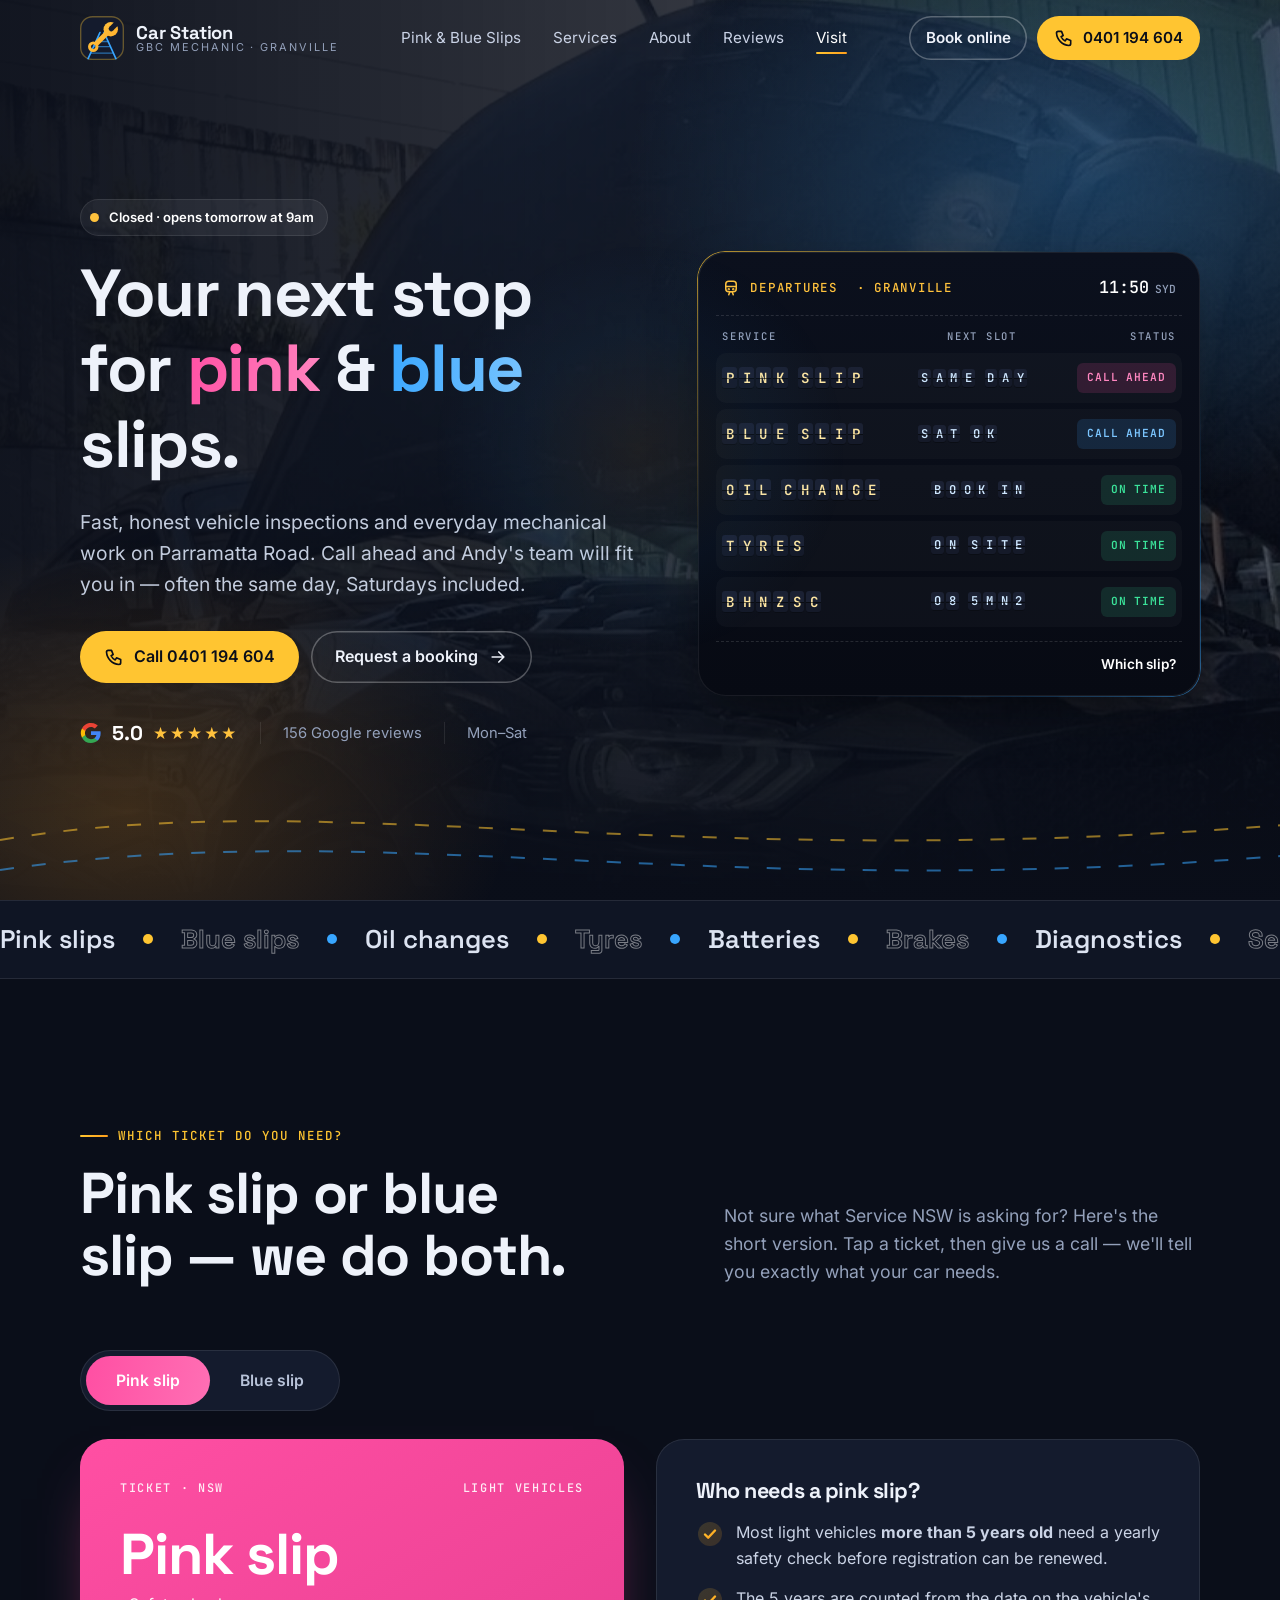
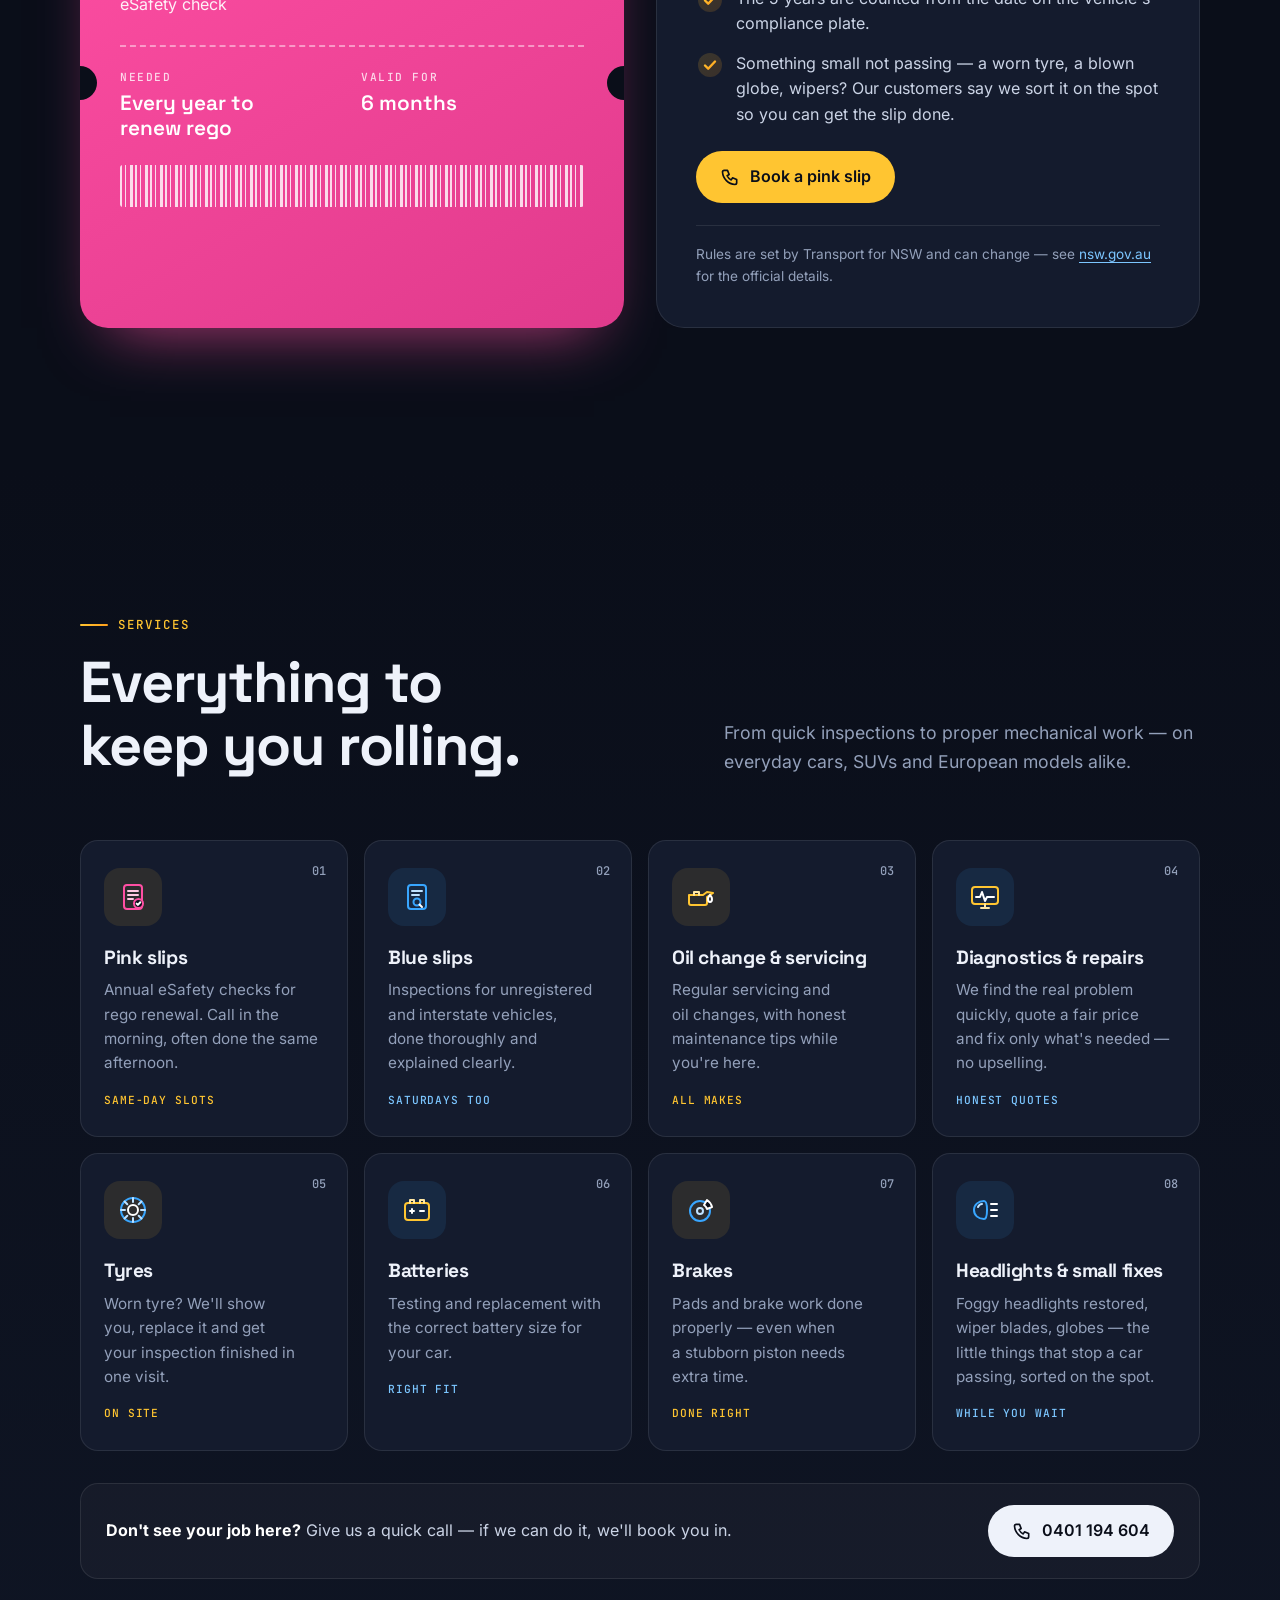
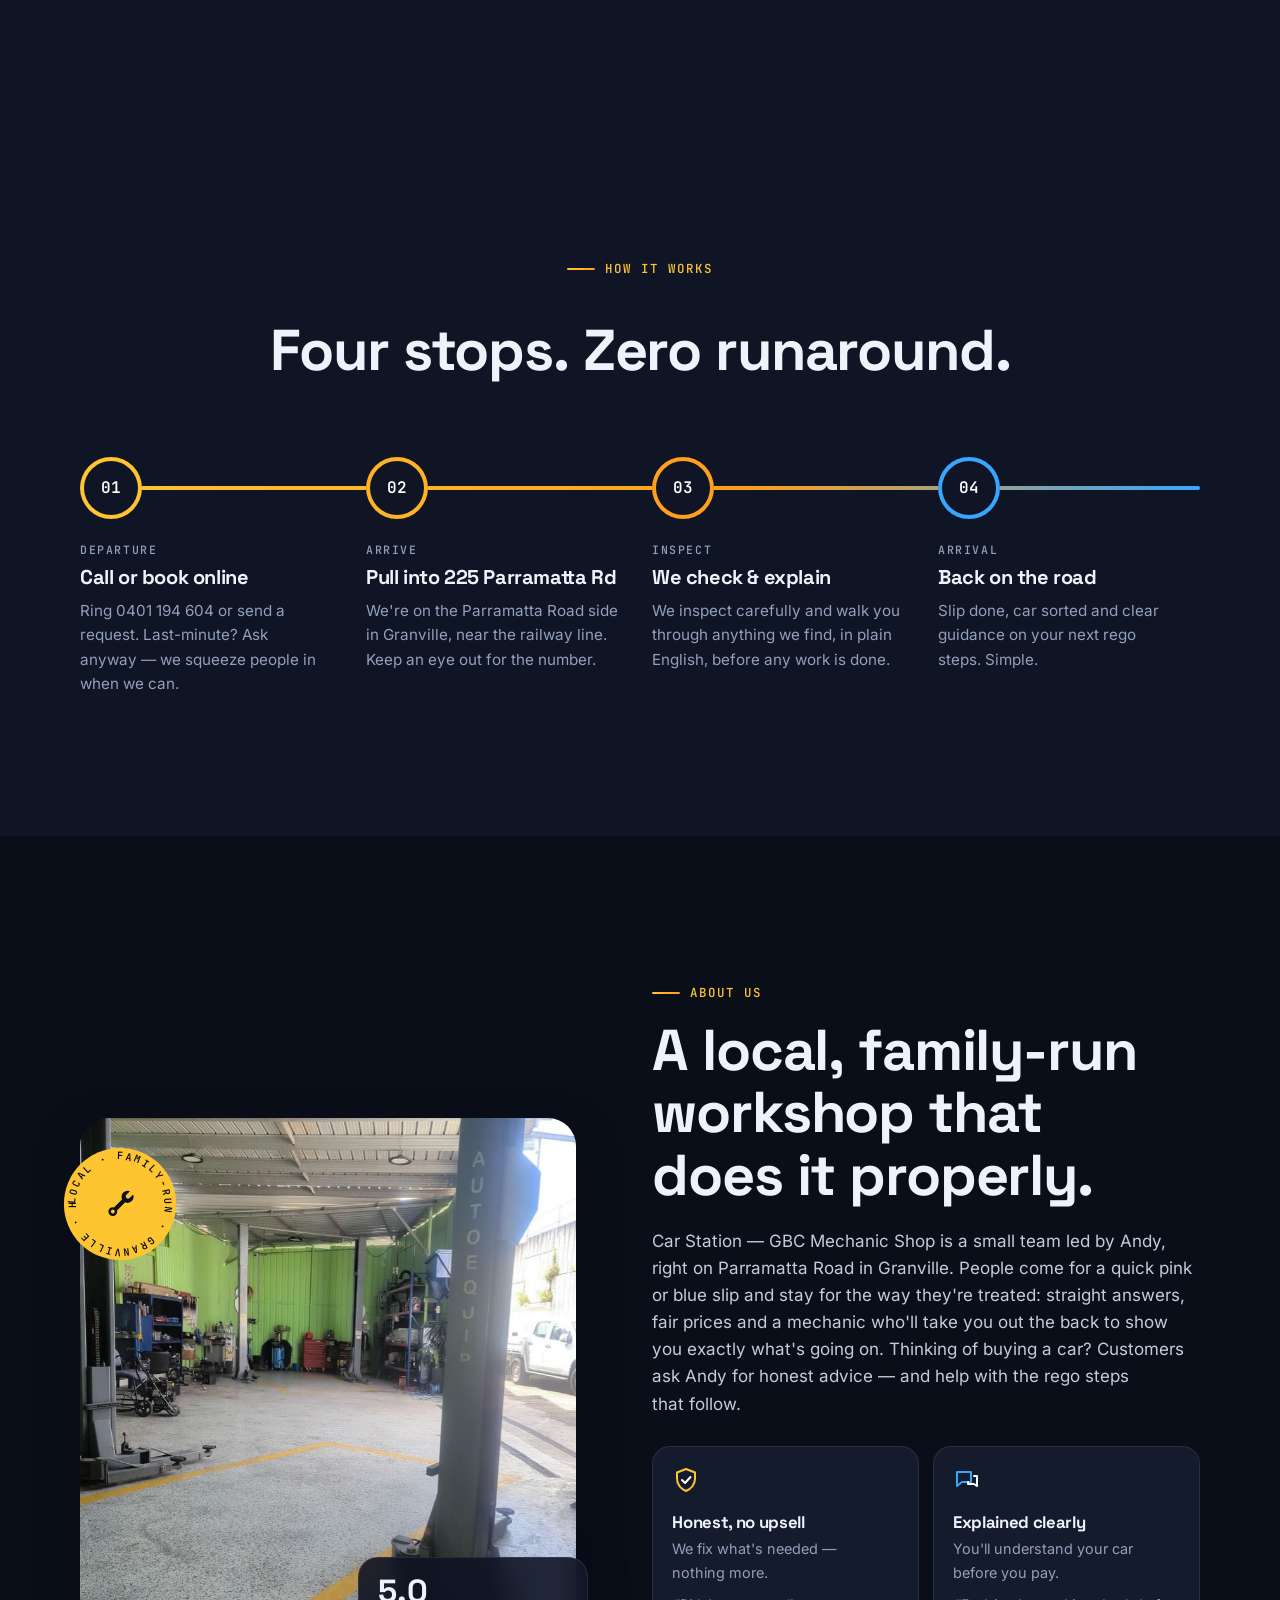
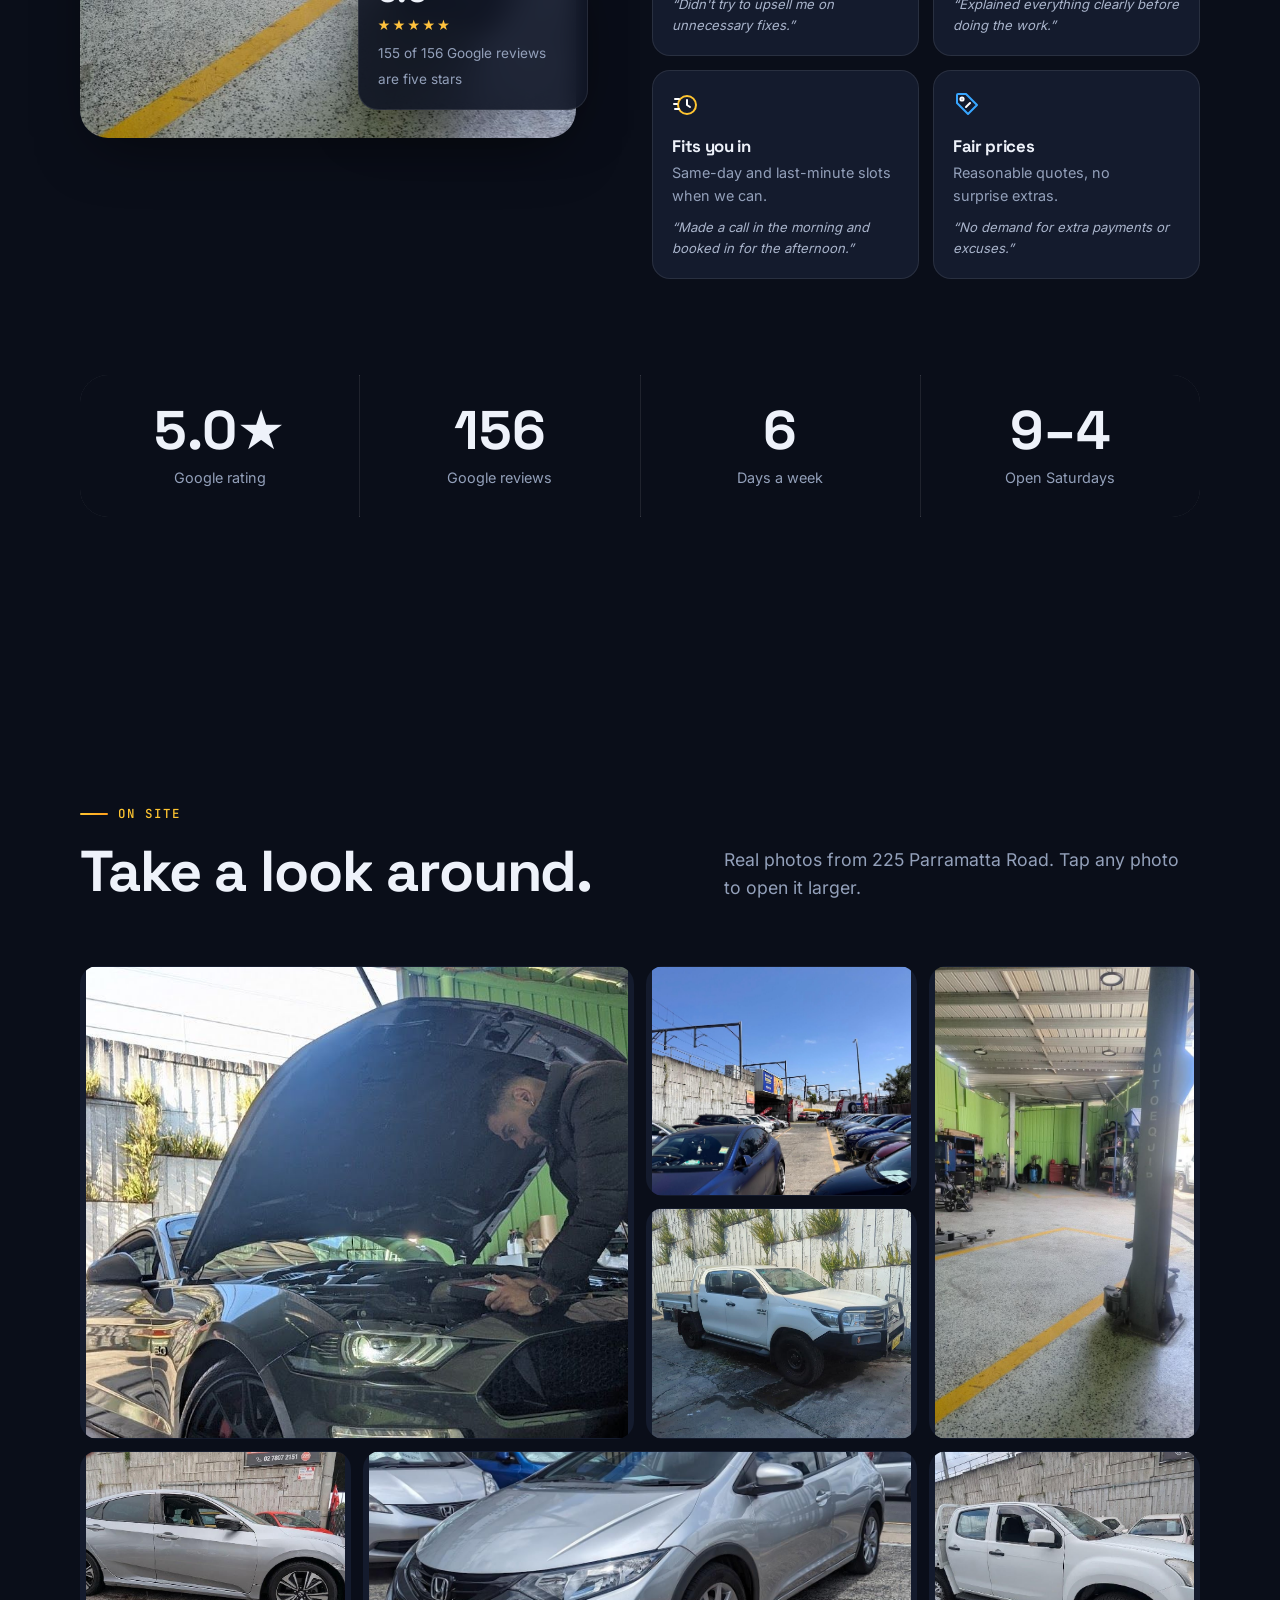
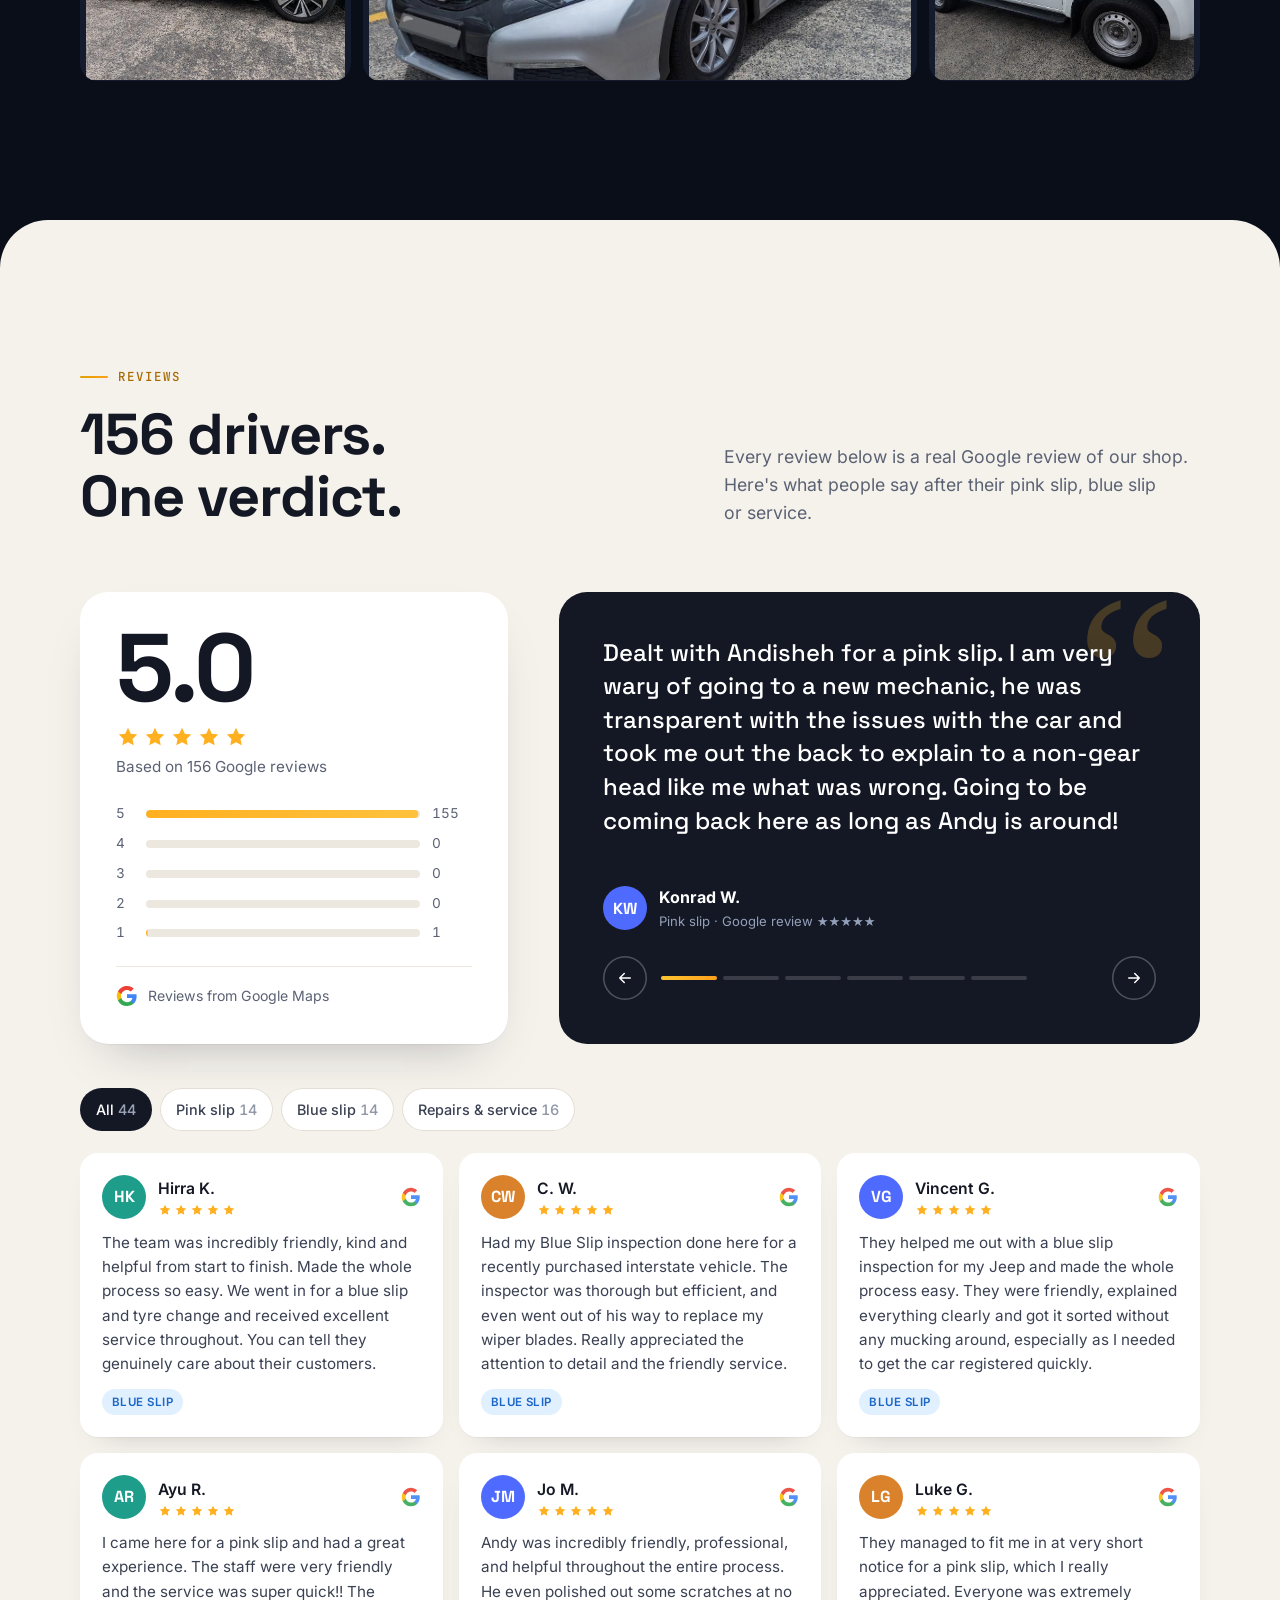
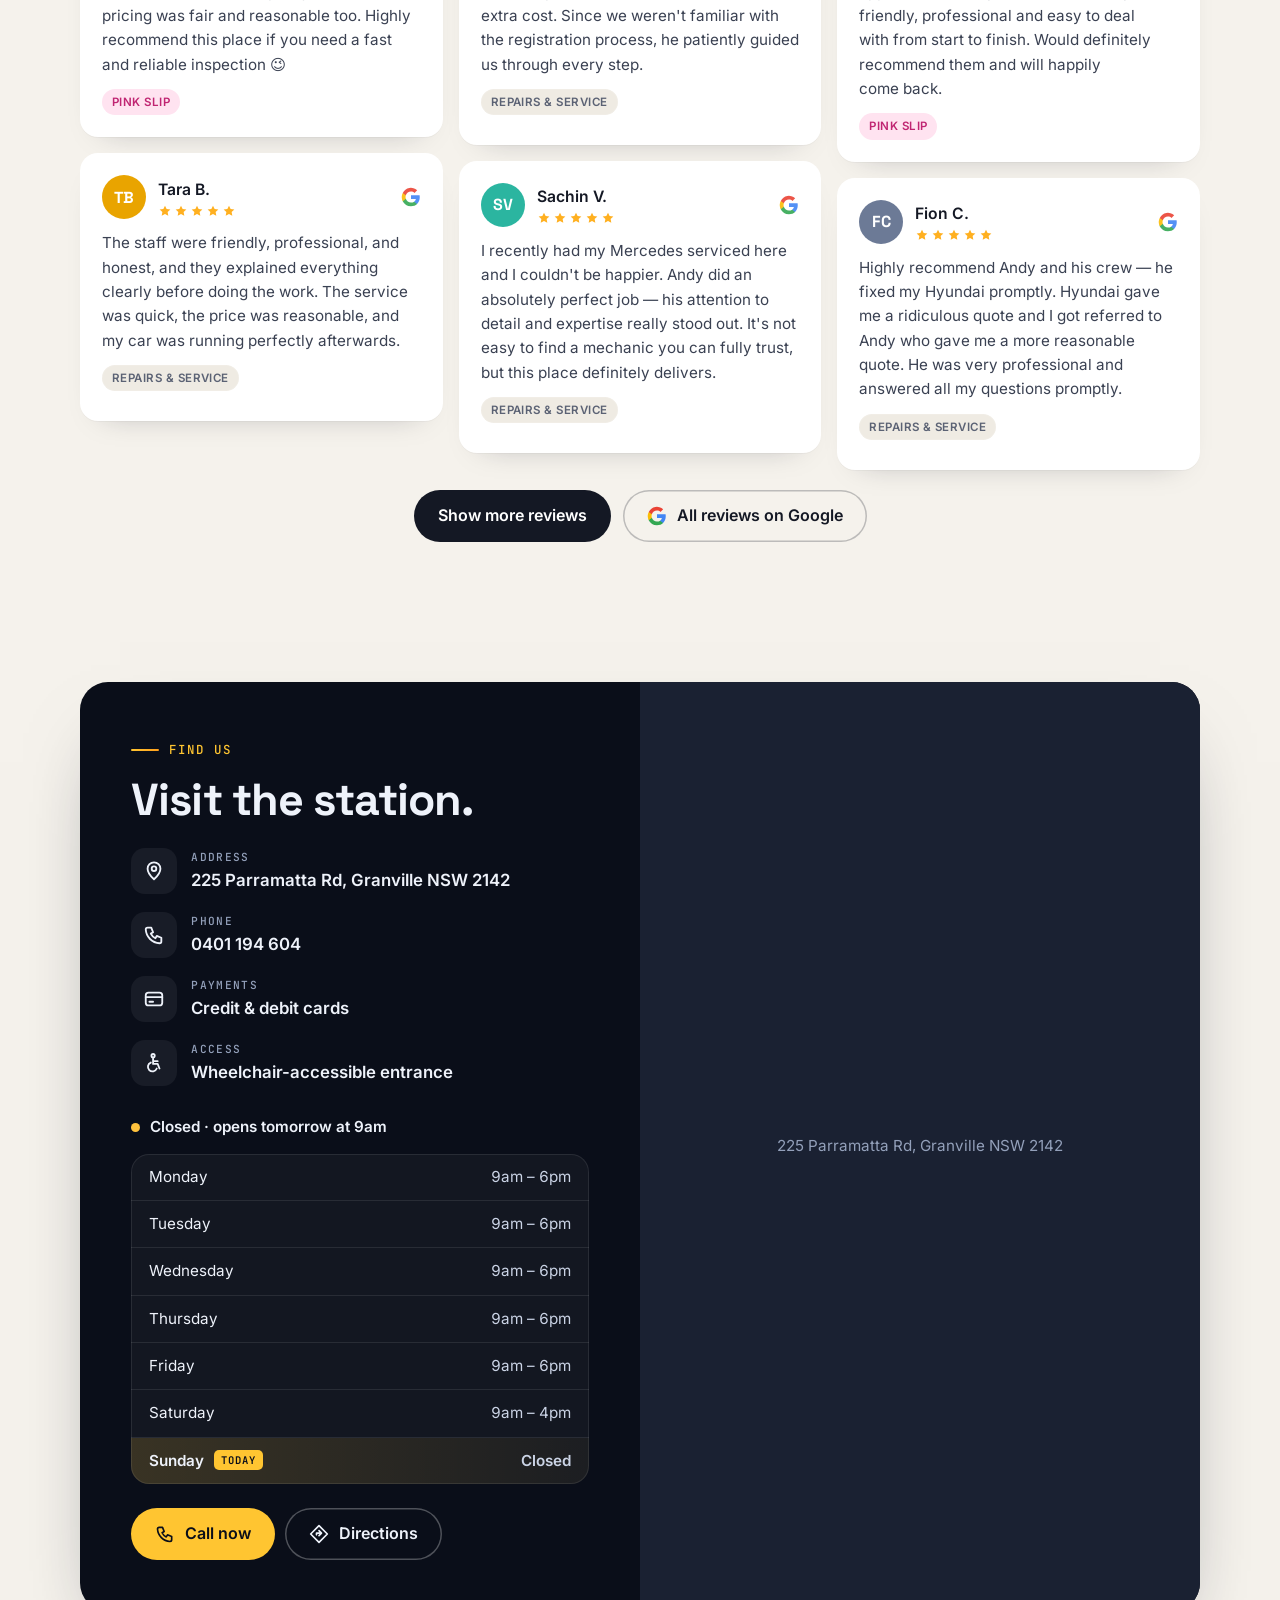
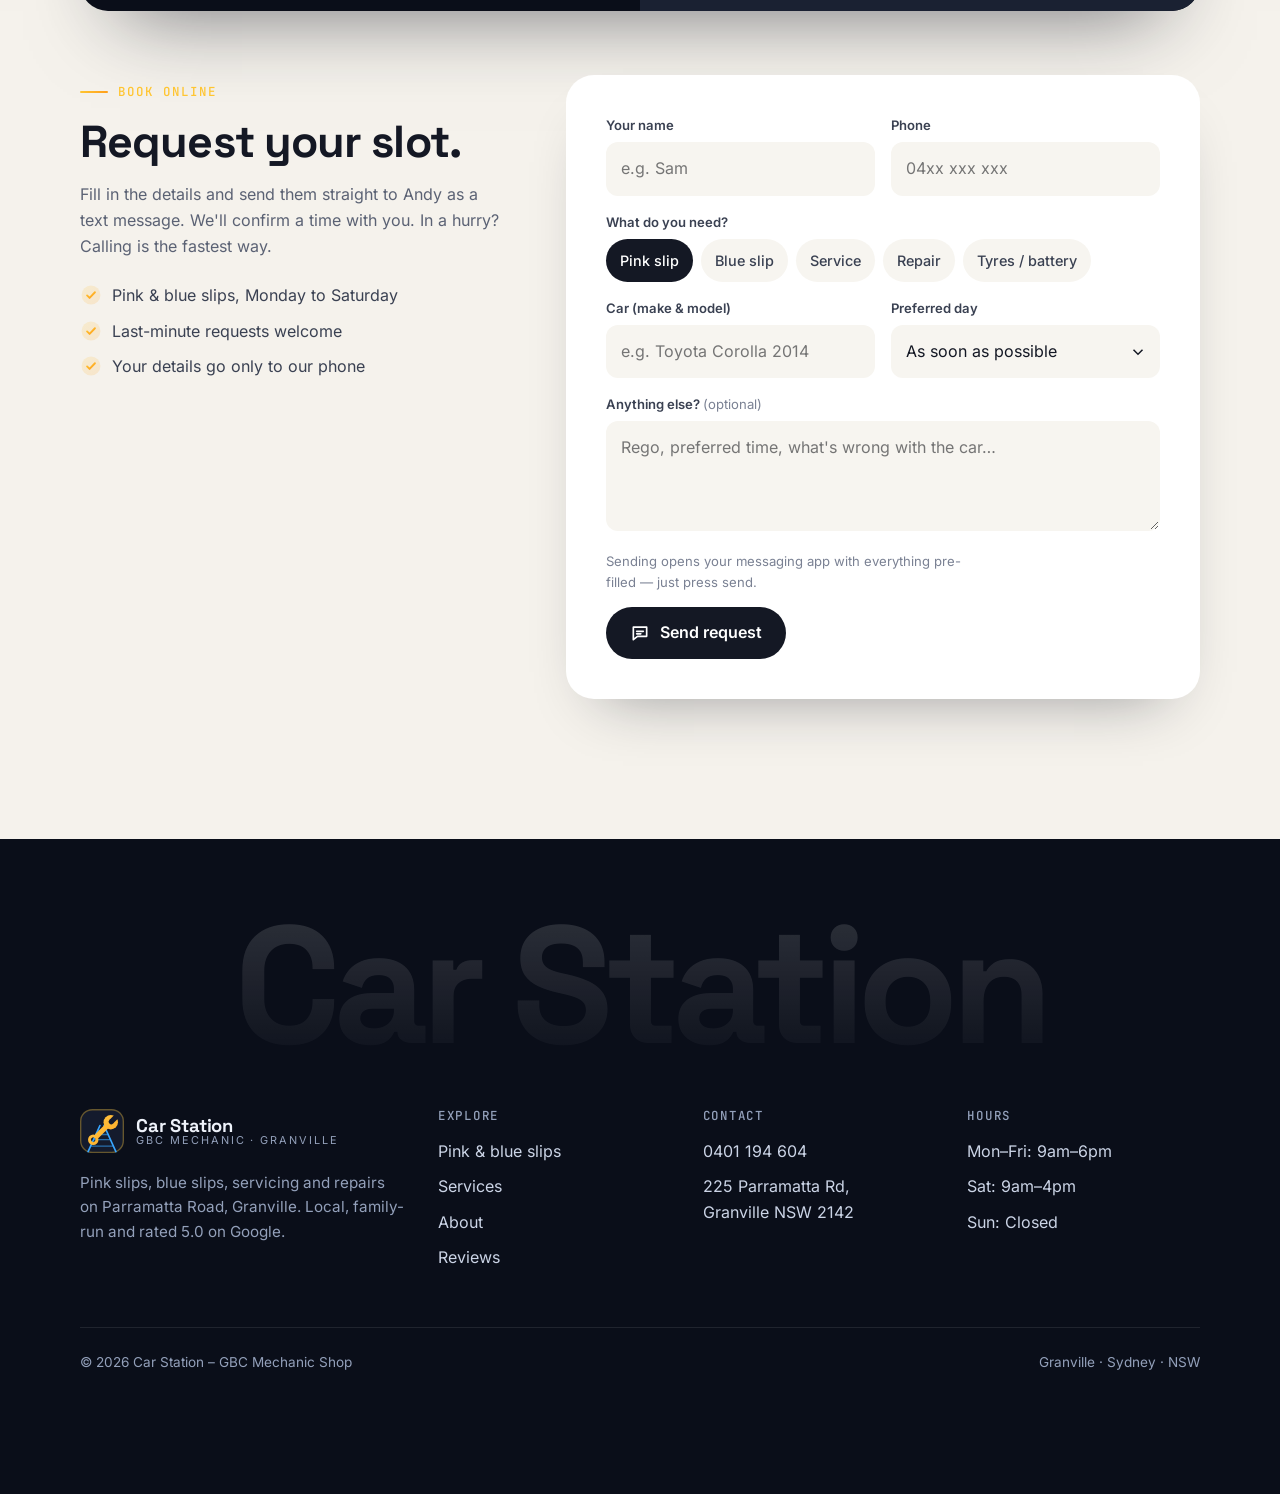
==== commit 4ebbe69f: "Add files via upload" ====
--- a/index.html
+++ b/index.html
@@ -9,7 +9,7 @@
 <meta property="og:title" content="Car Station – GBC Mechanic Shop, Granville">
 <meta property="og:description" content="Fast, honest pink &amp; blue slip inspections and car servicing on Parramatta Rd. 5.0★ from 156 Google reviews.">
 <meta property="og:image" content="img/mechanic.jpg">
-<link rel="icon" href="data:image/svg+xml,%3Csvg xmlns='http://www.w3.org/2000/svg' viewBox='0 0 64 64'%3E%3Crect width='64' height='64' rx='16' fill='%230A0E19'/%3E%3Cpath d='M14 40a18 18 0 0 1 36 0' fill='none' stroke='%23FF4FA3' stroke-width='6' stroke-linecap='round'/%3E%3Cpath d='M32 40 44 26' stroke='%2338A6FF' stroke-width='6' stroke-linecap='round'/%3E%3Ccircle cx='32' cy='40' r='5' fill='%23fff'/%3E%3C/svg%3E">
+<link rel="icon" href="data:image/svg+xml,%3Csvg xmlns='http://www.w3.org/2000/svg' viewBox='0 0 64 64'%3E%3Cdefs%3E%3Cmask id='m' maskUnits='userSpaceOnUse' x='0' y='0' width='64' height='64'%3E%3Cg transform='rotate%2845 32 32%29'%3E%3Ccircle cx='32' cy='14' r='10.5' fill='%23fff'/%3E%3Crect x='28.3' y='18' width='7.4' height='28' rx='3.7' fill='%23fff'/%3E%3Ccircle cx='32' cy='50' r='7.6' fill='%23fff'/%3E%3Crect x='28.2' y='0' width='7.6' height='13' fill='%23000'/%3E%3Ccircle cx='32' cy='13' r='3.8' fill='%23000'/%3E%3Ccircle cx='32' cy='50' r='3.3' fill='%23000'/%3E%3C/g%3E%3C/mask%3E%3C/defs%3E%3Crect width='64' height='64' rx='16' fill='%23141B2D'/%3E%3Cpath d='M10 66 29 24M54 66 35 24' stroke='%2338A6FF' stroke-width='2.6'/%3E%3Crect width='64' height='64' fill='%23FFC531' mask='url%28%23m%29'/%3E%3C/svg%3E">
 <link rel="stylesheet" href="css/style.css">
 <script type="application/ld+json">
 {
@@ -33,8 +33,26 @@
 <!-- ============ SVG ICON SPRITE (custom, drawn for this site) ============ -->
 <svg width="0" height="0" style="position:absolute" aria-hidden="true">
   <defs>
-    <linearGradient id="gPB" x1="0" y1="0" x2="1" y2="1"><stop offset="0" stop-color="#FF4FA3"/><stop offset="1" stop-color="#38A6FF"/></linearGradient>
+    <linearGradient id="gPB" x1="0" y1="0" x2="1" y2="1"><stop offset="0" stop-color="#FFC531"/><stop offset="1" stop-color="#FF9F1C"/></linearGradient>
+    <linearGradient id="gY" x1="0" y1="0" x2="1" y2="1"><stop offset="0" stop-color="#FFD24D"/><stop offset="1" stop-color="#FF9F1C"/></linearGradient>
+    <mask id="wrenchMask" maskUnits="userSpaceOnUse" x="0" y="0" width="64" height="64">
+      <g transform="rotate(45 32 32)">
+        <circle cx="32" cy="14" r="10.5" fill="#fff"/><rect x="28.3" y="18" width="7.4" height="28" rx="3.7" fill="#fff"/><circle cx="32" cy="50" r="7.6" fill="#fff"/>
+        <rect x="28.2" y="0" width="7.6" height="13" fill="#000"/><circle cx="32" cy="13" r="3.8" fill="#000"/><circle cx="32" cy="50" r="3.3" fill="#000"/>
+      </g>
+    </mask>
+    <clipPath id="logoClip"><rect width="64" height="64" rx="18"/></clipPath>
   </defs>
+  <!-- logo: a wrench over a railway track running to the horizon = "Car Station" -->
+  <symbol id="logo" viewBox="0 0 64 64">
+    <rect width="64" height="64" rx="18" fill="#141B2D"/>
+    <rect x="1" y="1" width="62" height="62" rx="17" fill="none" stroke="#FFC531" stroke-opacity=".35" stroke-width="2"/>
+    <g clip-path="url(#logoClip)" stroke="#38A6FF" stroke-linecap="round" fill="none">
+      <path d="M10 66 29 24M54 66 35 24" stroke-width="2.4"/>
+      <path d="M15.5 54h33M19.8 44.5h24.4M23.2 37h17.6M25.8 31.3h12.4" stroke-width="2" opacity=".6"/>
+    </g>
+    <rect width="64" height="64" fill="url(#gY)" mask="url(#wrenchMask)"/>
+  </symbol>
   <symbol id="i-phone" viewBox="0 0 24 24" fill="none" stroke="currentColor" stroke-width="2" stroke-linecap="round" stroke-linejoin="round"><path d="M5 4h4l2 5-2.5 1.5a11 11 0 0 0 5 5L15 13l5 2v4a2 2 0 0 1-2 2A16 16 0 0 1 3 6a2 2 0 0 1 2-2"/></symbol>
   <symbol id="i-arrow" viewBox="0 0 24 24" fill="none" stroke="currentColor" stroke-width="2" stroke-linecap="round" stroke-linejoin="round"><path d="M5 12h14M13 6l6 6-6 6"/></symbol>
   <symbol id="i-arrow-l" viewBox="0 0 24 24" fill="none" stroke="currentColor" stroke-width="2" stroke-linecap="round" stroke-linejoin="round"><path d="M19 12H5M11 6l-6 6 6 6"/></symbol>
@@ -55,18 +73,18 @@
   <!-- service icons: two-tone line art -->
   <symbol id="s-pink" viewBox="0 0 32 32" fill="none" stroke-linecap="round" stroke-linejoin="round" stroke-width="2"><rect x="7" y="4" width="18" height="24" rx="3" stroke="#FF4FA3"/><path d="M11 10h10M11 14h10M11 18h5" stroke="#FFC9E2"/><circle cx="21.5" cy="22.5" r="4.5" fill="#0A0E19" stroke="#FF4FA3"/><path d="m19.6 22.6 1.3 1.3 2.4-2.6" stroke="#fff"/></symbol>
   <symbol id="s-blue" viewBox="0 0 32 32" fill="none" stroke-linecap="round" stroke-linejoin="round" stroke-width="2"><rect x="7" y="4" width="18" height="24" rx="3" stroke="#38A6FF"/><path d="M11 10h10M11 14h7" stroke="#BFE2FF"/><circle cx="16" cy="21" r="3.5" stroke="#38A6FF"/><path d="m18.5 23.5 2.5 2.5" stroke="#fff"/></symbol>
-  <symbol id="s-oil" viewBox="0 0 32 32" fill="none" stroke-linecap="round" stroke-linejoin="round" stroke-width="2"><path d="M4 14h14l4-3 6 1-6 4v6a2 2 0 0 1-2 2H6a2 2 0 0 1-2-2z" stroke="#FF4FA3"/><path d="M9 14v-3h5v3" stroke="#FFC9E2"/><path d="M27 18c0 1.7-1 3-2 3s-2-1.3-2-3 2-4 2-4 2 2.3 2 4z" stroke="#fff"/></symbol>
+  <symbol id="s-oil" viewBox="0 0 32 32" fill="none" stroke-linecap="round" stroke-linejoin="round" stroke-width="2"><path d="M4 14h14l4-3 6 1-6 4v6a2 2 0 0 1-2 2H6a2 2 0 0 1-2-2z" stroke="#FFC531"/><path d="M9 14v-3h5v3" stroke="#FFE7A3"/><path d="M27 18c0 1.7-1 3-2 3s-2-1.3-2-3 2-4 2-4 2 2.3 2 4z" stroke="#fff"/></symbol>
   <symbol id="s-tyre" viewBox="0 0 32 32" fill="none" stroke-linecap="round" stroke-linejoin="round" stroke-width="2"><circle cx="16" cy="16" r="12" stroke="#38A6FF"/><circle cx="16" cy="16" r="5" stroke="#fff"/><path d="M16 4v4M16 24v4M4 16h4M24 16h4M7.5 7.5l2.8 2.8M21.7 21.7l2.8 2.8M7.5 24.5l2.8-2.8M21.7 10.3l2.8-2.8" stroke="#BFE2FF"/></symbol>
-  <symbol id="s-battery" viewBox="0 0 32 32" fill="none" stroke-linecap="round" stroke-linejoin="round" stroke-width="2"><rect x="4" y="9" width="24" height="17" rx="3" stroke="#FF4FA3"/><path d="M9 9V6h4v3M19 9V6h4v3" stroke="#FFC9E2"/><path d="M9 17h4M11 15v4M19 17h4" stroke="#fff"/></symbol>
+  <symbol id="s-battery" viewBox="0 0 32 32" fill="none" stroke-linecap="round" stroke-linejoin="round" stroke-width="2"><rect x="4" y="9" width="24" height="17" rx="3" stroke="#FFC531"/><path d="M9 9V6h4v3M19 9V6h4v3" stroke="#FFE7A3"/><path d="M9 17h4M11 15v4M19 17h4" stroke="#fff"/></symbol>
   <symbol id="s-brake" viewBox="0 0 32 32" fill="none" stroke-linecap="round" stroke-linejoin="round" stroke-width="2"><circle cx="15" cy="17" r="10" stroke="#38A6FF"/><circle cx="15" cy="17" r="3" stroke="#BFE2FF"/><path d="M22 6a12 12 0 0 1 5 7l-5 2a7 7 0 0 0-3-4z" stroke="#fff" fill="#0A0E19"/></symbol>
-  <symbol id="s-diag" viewBox="0 0 32 32" fill="none" stroke-linecap="round" stroke-linejoin="round" stroke-width="2"><rect x="3" y="6" width="26" height="17" rx="3" stroke="#FF4FA3"/><path d="M7 16h4l2-5 3 9 2-4h7" stroke="#fff"/><path d="M12 27h8M16 23v4" stroke="#FFC9E2"/></symbol>
+  <symbol id="s-diag" viewBox="0 0 32 32" fill="none" stroke-linecap="round" stroke-linejoin="round" stroke-width="2"><rect x="3" y="6" width="26" height="17" rx="3" stroke="#FFC531"/><path d="M7 16h4l2-5 3 9 2-4h7" stroke="#fff"/><path d="M12 27h8M16 23v4" stroke="#FFE7A3"/></symbol>
   <symbol id="s-light" viewBox="0 0 32 32" fill="none" stroke-linecap="round" stroke-linejoin="round" stroke-width="2"><path d="M15 7c-6 0-10 4-10 9s4 9 10 9c2 0 3-4 3-9s-1-9-3-9z" stroke="#38A6FF"/><path d="M22 10h6M22 16h6M22 22h6" stroke="#fff"/><path d="M9 13c1-2 2.5-3 4-3" stroke="#BFE2FF"/></symbol>
-  <symbol id="s-wrench" viewBox="0 0 32 32" fill="none" stroke-linecap="round" stroke-linejoin="round" stroke-width="2"><path d="M20 4a6 6 0 0 0-5.6 8.1L5 21.5 10.5 27l9.4-9.4A6 6 0 0 0 28 12l-3.5 3.5-4-4L24 8a6 6 0 0 0-4-4z" stroke="#FF4FA3"/><circle cx="8.2" cy="23.8" r="1" fill="#fff" stroke="none"/></symbol>
+  <symbol id="s-wrench" viewBox="0 0 32 32" fill="none" stroke-linecap="round" stroke-linejoin="round" stroke-width="2"><path d="M20 4a6 6 0 0 0-5.6 8.1L5 21.5 10.5 27l9.4-9.4A6 6 0 0 0 28 12l-3.5 3.5-4-4L24 8a6 6 0 0 0-4-4z" stroke="#FFC531"/><circle cx="8.2" cy="23.8" r="1" fill="#fff" stroke="none"/></symbol>
 
   <!-- why icons -->
-  <symbol id="w-honest" viewBox="0 0 28 28" fill="none" stroke-linecap="round" stroke-linejoin="round" stroke-width="2"><path d="M14 3 5 6.5v6.2c0 5.6 3.8 10.4 9 12.3 5.2-1.9 9-6.7 9-12.3V6.5z" stroke="#FF4FA3"/><path d="m10 14 3 3 5.5-6" stroke="#fff"/></symbol>
+  <symbol id="w-honest" viewBox="0 0 28 28" fill="none" stroke-linecap="round" stroke-linejoin="round" stroke-width="2"><path d="M14 3 5 6.5v6.2c0 5.6 3.8 10.4 9 12.3 5.2-1.9 9-6.7 9-12.3V6.5z" stroke="#FFC531"/><path d="m10 14 3 3 5.5-6" stroke="#fff"/></symbol>
   <symbol id="w-explain" viewBox="0 0 28 28" fill="none" stroke-linecap="round" stroke-linejoin="round" stroke-width="2"><path d="M4 6h14v10H9l-5 4z" stroke="#38A6FF"/><path d="M21 10h3v10l-3-2h-6v-2" stroke="#fff"/></symbol>
-  <symbol id="w-fast" viewBox="0 0 28 28" fill="none" stroke-linecap="round" stroke-linejoin="round" stroke-width="2"><circle cx="15" cy="15" r="9" stroke="#FF4FA3"/><path d="M15 10v5l3 2M3 9h4M2 14h3M3 19h4" stroke="#fff"/></symbol>
+  <symbol id="w-fast" viewBox="0 0 28 28" fill="none" stroke-linecap="round" stroke-linejoin="round" stroke-width="2"><circle cx="15" cy="15" r="9" stroke="#FFC531"/><path d="M15 10v5l3 2M3 9h4M2 14h3M3 19h4" stroke="#fff"/></symbol>
   <symbol id="w-price" viewBox="0 0 28 28" fill="none" stroke-linecap="round" stroke-linejoin="round" stroke-width="2"><path d="M4 13V5a1 1 0 0 1 1-1h8l11 11-9 9z" stroke="#38A6FF"/><circle cx="9" cy="9" r="1.6" stroke="#fff"/><path d="M13 17l4-4" stroke="#fff"/></symbol>
 </svg>
 
@@ -77,14 +95,7 @@
 <header class="header" id="top">
   <div class="wrap header__in">
     <a href="#top" class="logo" aria-label="Car Station – GBC Mechanic Shop, back to top">
-      <svg class="logo__mark" viewBox="0 0 64 64" aria-hidden="true">
-        <rect width="64" height="64" rx="18" fill="#141B2D"/>
-        <rect x="1" y="1" width="62" height="62" rx="17" fill="none" stroke="url(#gPB)" stroke-opacity=".6" stroke-width="2"/>
-        <path d="M14 41a18 18 0 0 1 36 0" fill="none" stroke="#FF4FA3" stroke-width="5" stroke-linecap="round"/>
-        <path d="M14 41a18 18 0 0 1 9-15.6" fill="none" stroke="#38A6FF" stroke-width="5" stroke-linecap="round"/>
-        <path d="M32 41 43 28" stroke="#fff" stroke-width="4" stroke-linecap="round"/>
-        <circle cx="32" cy="41" r="4.5" fill="#fff"/>
-      </svg>
+      <svg class="logo__mark" aria-hidden="true"><use href="#logo"/></svg>
       <span class="logo__text">
         <span class="logo__name">Car Station</span>
         <span class="logo__sub">GBC Mechanic · Granville</span>
@@ -127,7 +138,7 @@
     <img src="img/mechanic.jpg" alt="" data-parallax="0.15" fetchpriority="high">
   </div>
   <svg class="hero__rails" viewBox="0 0 1440 180" preserveAspectRatio="none" aria-hidden="true">
-    <path d="M0 120 C 360 60, 720 170, 1440 90" fill="none" stroke="#FF4FA3" stroke-width="2"/>
+    <path d="M0 120 C 360 60, 720 170, 1440 90" fill="none" stroke="#FFC531" stroke-width="2"/>
     <path d="M0 150 C 420 90, 760 200, 1440 120" fill="none" stroke="#38A6FF" stroke-width="2"/>
   </svg>
 
@@ -282,26 +293,22 @@
         <span class="svc__no">03</span>
         <div class="svc__icon"><svg><use href="#s-oil"/></svg></div>
         <h3>Oil change &amp; servicing</h3>
-        <p>Regular servicing and oil changes with honest maintenance tips while you're here.</p>
+        <p>Regular servicing and oil changes, with honest maintenance tips while you're here.</p>
         <span class="svc__tag">All makes</span>
       </article>
       <article class="svc reveal" style="--d:.24s" data-tilt>
         <span class="svc__no">04</span>
+        <div class="svc__icon"><svg><use href="#s-diag"/></svg></div>
+        <h3>Diagnostics &amp; repairs</h3>
+        <p>We find the real problem quickly, quote a fair price and fix only what's needed&nbsp;— no upselling.</p>
+        <span class="svc__tag">Honest quotes</span>
+      </article>
+      <article class="svc reveal" data-tilt>
+        <span class="svc__no">05</span>
         <div class="svc__icon"><svg><use href="#s-tyre"/></svg></div>
         <h3>Tyres</h3>
         <p>Worn tyre? We'll show you, replace it and get your inspection finished in one visit.</p>
         <span class="svc__tag">On site</span>
-      </article>
-
-      <article class="svc svc--wide reveal" data-tilt>
-        <div class="svc__body">
-          <span class="svc__no">05</span>
-          <div class="svc__icon"><svg><use href="#s-diag"/></svg></div>
-          <h3>Diagnostics &amp; mechanical repairs</h3>
-          <p>We find the real problem quickly, quote a fair price and fix only what's needed&nbsp;— no upselling.</p>
-          <span class="svc__tag">Honest quotes</span>
-        </div>
-        <div class="svc__img"><img src="img/mechanic.jpg" alt="Mechanic working under the bonnet of a car at Car Station" loading="lazy"></div>
       </article>
       <article class="svc reveal" style="--d:.08s" data-tilt>
         <span class="svc__no">06</span>
@@ -317,30 +324,12 @@
         <p>Pads and brake work done properly&nbsp;— even when a stubborn piston needs extra time.</p>
         <span class="svc__tag">Done right</span>
       </article>
-
-      <article class="svc reveal" data-tilt>
+      <article class="svc reveal" style="--d:.24s" data-tilt>
         <span class="svc__no">08</span>
         <div class="svc__icon"><svg><use href="#s-light"/></svg></div>
-        <h3>Headlight restoration</h3>
-        <p>Yellowed, foggy headlights cleaned up for a small fee&nbsp;— brighter and inspection-ready.</p>
-        <span class="svc__tag">Small fee</span>
-      </article>
-      <article class="svc reveal" style="--d:.08s" data-tilt>
-        <span class="svc__no">09</span>
-        <div class="svc__icon"><svg><use href="#s-wrench"/></svg></div>
-        <h3>Small fixes &amp; extras</h3>
-        <p>Wiper blades, globes and the little things that stop a car passing&nbsp;— sorted on the spot.</p>
+        <h3>Headlights &amp; small fixes</h3>
+        <p>Foggy headlights restored, wiper blades, globes&nbsp;— the little things that stop a car passing, sorted on the spot.</p>
         <span class="svc__tag">While you wait</span>
-      </article>
-      <article class="svc svc--wide reveal" style="--d:.16s" data-tilt>
-        <div class="svc__body">
-          <span class="svc__no">10</span>
-          <div class="svc__icon"><svg><use href="#s-blue"/></svg></div>
-          <h3>Buying a car? Ask&nbsp;Andy</h3>
-          <p>Customers come to Andy for honest advice before and after buying a car&nbsp;— and for help with the rego paperwork that follows.</p>
-          <span class="svc__tag">Straight answers</span>
-        </div>
-        <div class="svc__img"><img src="img/yard.jpg" alt="Cars parked in the yard at 225 Parramatta Road, Granville" loading="lazy"></div>
       </article>
     </div>
 
@@ -396,9 +385,9 @@
         <div class="about__photo"><img src="img/workshop.jpg" alt="Inside the Car Station workshop with vehicle hoist" loading="lazy" data-parallax="0.08"></div>
         <svg class="about__sticker" viewBox="0 0 120 120" aria-hidden="true">
           <defs><path id="circ" d="M60 60m-46 0a46 46 0 1 1 92 0a46 46 0 1 1-92 0"/></defs>
-          <circle cx="60" cy="60" r="58" fill="#FF4FA3"/>
-          <text font-family="JetBrains Mono, monospace" font-size="10.5" font-weight="600" letter-spacing="2.4" fill="#fff"><textPath href="#circ">LOCAL · FAMILY-RUN · GRANVILLE · HONEST ·</textPath></text>
-          <path d="M44 66a16 16 0 0 1 32 0" fill="none" stroke="#fff" stroke-width="4" stroke-linecap="round"/><path d="M60 66 70 54" stroke="#0A0E19" stroke-width="4" stroke-linecap="round"/><circle cx="60" cy="66" r="4" fill="#0A0E19"/>
+          <circle cx="60" cy="60" r="58" fill="#FFC531"/>
+          <text font-family="JetBrains Mono, monospace" font-size="10.5" font-weight="600" letter-spacing="2.4" fill="#0A0E19"><textPath href="#circ">LOCAL · FAMILY-RUN · GRANVILLE · HONEST ·</textPath></text>
+          <rect x="0" y="0" width="64" height="64" fill="#0A0E19" mask="url(#wrenchMask)" transform="translate(41 41) scale(.6)"/>
         </svg>
         <div class="about__badge">
           <b>5.0</b>
@@ -410,7 +399,7 @@
       <div class="about__text">
         <span class="kicker reveal">About us</span>
         <h2 class="sec-title" data-split>A local, family-run workshop that does it properly.</h2>
-        <p class="reveal">Car Station&nbsp;— GBC Mechanic Shop is a small team led by Andy, right on Parramatta Road in Granville. People come for a quick pink or blue slip and stay for the way they're treated: straight answers, fair prices and a mechanic who'll take you out the back to show you exactly what's going on.</p>
+        <p class="reveal">Car Station&nbsp;— GBC Mechanic Shop is a small team led by Andy, right on Parramatta Road in Granville. People come for a quick pink or blue slip and stay for the way they're treated: straight answers, fair prices and a mechanic who'll take you out the back to show you exactly what's going on. Thinking of buying a car? Customers ask Andy for honest advice&nbsp;— and help with the rego steps that follow.</p>
         <div class="why">
           <div class="why__item reveal"><svg><use href="#w-honest"/></svg><h3>Honest, no upsell</h3><p>We fix what's needed&nbsp;— nothing more.</p><q>Didn't try to upsell me on unnecessary fixes.</q></div>
           <div class="why__item reveal" style="--d:.08s"><svg><use href="#w-explain"/></svg><h3>Explained clearly</h3><p>You'll understand your car before you pay.</p><q>Explained everything clearly before doing the work.</q></div>
@@ -603,7 +592,7 @@
     <div class="footer__grid">
       <div>
         <a href="#top" class="logo" aria-label="Back to top">
-          <svg class="logo__mark" viewBox="0 0 64 64" aria-hidden="true"><rect width="64" height="64" rx="18" fill="#141B2D"/><path d="M14 41a18 18 0 0 1 36 0" fill="none" stroke="#FF4FA3" stroke-width="5" stroke-linecap="round"/><path d="M14 41a18 18 0 0 1 9-15.6" fill="none" stroke="#38A6FF" stroke-width="5" stroke-linecap="round"/><path d="M32 41 43 28" stroke="#fff" stroke-width="4" stroke-linecap="round"/><circle cx="32" cy="41" r="4.5" fill="#fff"/></svg>
+          <svg class="logo__mark" aria-hidden="true"><use href="#logo"/></svg>
           <span class="logo__text"><span class="logo__name">Car Station</span><span class="logo__sub">GBC Mechanic · Granville</span></span>
         </a>
         <p class="footer__about">Pink slips, blue slips, servicing and repairs on Parramatta Road, Granville. Local, family-run and rated 5.0 on Google.</p>
--- a/css/style.css
+++ b/css/style.css
@@ -1,7 +1,8 @@
 /* ==========================================================
    Car Station — GBC Mechanic Shop · Granville NSW
    Concept: "your next stop" — railway-station wayfinding,
-   split-flap departure board, pink & blue slip palette.
+   split-flap departure board, signal-yellow + blue palette
+   (pink only marks the "pink slip" itself).
    ========================================================== */
 
 @font-face{font-family:"Inter";font-style:normal;font-weight:400 700;font-display:swap;src:url(../fonts/inter.woff2) format("woff2")}
@@ -18,6 +19,10 @@
   --muted:#93A0BA;
   --pink:#FF4FA3;
   --pink-2:#FF86C0;
+  --acc:#FFC531;
+  --acc-2:#FFD970;
+  --acc-3:#FF9F1C;
+  --acc-ink:#0A0E19;
   --blue:#38A6FF;
   --blue-2:#7CC6FF;
   --amber:#FFC23D;
@@ -56,7 +61,7 @@
 
 /* ---------- scroll progress ---------- */
 .progress{position:fixed;inset:0 0 auto 0;height:3px;z-index:120;transform-origin:0 50%;transform:scaleX(0);
-  background:linear-gradient(90deg,var(--pink),var(--blue))}
+  background:linear-gradient(90deg,var(--acc),var(--acc-3))}
 
 /* ---------- buttons ---------- */
 .btn{
@@ -70,7 +75,7 @@
 .btn svg{width:20px;height:20px;flex:none;transition:transform .45s var(--ease)}
 .btn::before{ /* sweep fill */
   content:"";position:absolute;inset:0;z-index:-1;border-radius:inherit;
-  background:linear-gradient(100deg,var(--pink),var(--blue));
+  background:linear-gradient(100deg,var(--acc),var(--acc-3));
   transform:translateX(-101%);transition:transform .55s var(--ease);
 }
 .btn::after{ /* shine */
@@ -78,15 +83,16 @@
   background:linear-gradient(100deg,transparent,rgba(255,255,255,.55),transparent);
   transform:skewX(-20deg);transition:left .8s var(--ease);
 }
-.btn:hover{transform:translateY(-3px);box-shadow:0 14px 34px -10px rgba(255,79,163,.55)}
+.btn:hover{transform:translateY(-3px);box-shadow:0 14px 34px -10px rgba(255,197,49,.5)}
 .btn:hover::before{transform:translateX(0)}
 .btn:hover::after{left:130%}
-.btn:hover{color:#fff}
+.btn:hover{color:var(--acc-ink)}
 .btn:hover svg{transform:translateX(3px) rotate(-8deg)}
 .btn:active{transform:translateY(0) scale(.97)}
-.btn--pink{--bg:var(--pink);--fg:#fff}
+.btn--pink{--bg:var(--acc);--fg:var(--acc-ink)}
+.btn--pink::before{background:linear-gradient(100deg,#FFE08A,var(--acc-3))}
 .btn--ghost{--bg:transparent;--fg:var(--text);box-shadow:inset 0 0 0 1.5px rgba(255,255,255,.28)}
-.btn--ghost:hover{box-shadow:inset 0 0 0 1.5px transparent,0 14px 34px -10px rgba(56,166,255,.5)}
+.btn--ghost:hover{box-shadow:inset 0 0 0 1.5px transparent,0 14px 34px -10px rgba(255,197,49,.45)}
 .btn--dark{--bg:var(--paper-ink);--fg:#fff}
 .btn--sm{min-height:44px;padding:.6em 1.1em;font-size:.95rem}
 .ripple{position:absolute;border-radius:50%;transform:scale(0);background:rgba(255,255,255,.5);pointer-events:none;animation:ripple .7s ease-out forwards;z-index:0}
@@ -105,7 +111,7 @@
 .logo__sub{font-size:.68rem;letter-spacing:.18em;text-transform:uppercase;color:var(--muted);white-space:nowrap}
 .nav{display:flex;align-items:center;gap:4px}
 .nav a{position:relative;padding:10px 14px;border-radius:999px;font-size:.95rem;color:#C9D2E5;transition:color .3s,background-color .3s}
-.nav a::after{content:"";position:absolute;left:14px;right:14px;bottom:6px;height:2px;border-radius:2px;background:linear-gradient(90deg,var(--pink),var(--blue));transform:scaleX(0);transform-origin:right;transition:transform .45s var(--ease)}
+.nav a::after{content:"";position:absolute;left:14px;right:14px;bottom:6px;height:2px;border-radius:2px;background:linear-gradient(90deg,var(--acc),var(--acc-3));transform:scaleX(0);transform-origin:right;transition:transform .45s var(--ease)}
 .nav a:hover,.nav a.is-active{color:#fff}
 .nav a:hover::after,.nav a.is-active::after{transform:scaleX(1);transform-origin:left}
 .header__cta{display:flex;align-items:center;gap:10px}
@@ -123,7 +129,7 @@
 .mobile-menu nav{display:flex;flex-direction:column}
 .mobile-menu nav a{display:flex;align-items:center;gap:16px;padding:14px 0;border-bottom:1px solid var(--line);font-family:var(--font-head);font-size:clamp(1.6rem,7vw,2.2rem);font-weight:600;
   opacity:0;transform:translateY(20px);transition:opacity .5s,transform .6s var(--ease),color .3s}
-.mobile-menu nav a small{font-family:var(--font-mono);font-size:.8rem;color:var(--pink);font-weight:500}
+.mobile-menu nav a small{font-family:var(--font-mono);font-size:.8rem;color:var(--acc);font-weight:500}
 .mobile-menu nav a:hover{color:var(--blue-2)}
 .menu-open .mobile-menu nav a{opacity:1;transform:none}
 .menu-open .mobile-menu nav a:nth-child(1){transition-delay:.15s}
@@ -143,7 +149,7 @@
 .hero__bg::after{content:"";position:absolute;inset:0;
   background:
     radial-gradient(60% 60% at 85% 20%,rgba(56,166,255,.28),transparent 60%),
-    radial-gradient(50% 50% at 10% 90%,rgba(255,79,163,.25),transparent 60%),
+    radial-gradient(50% 50% at 10% 90%,rgba(255,159,28,.2),transparent 60%),
     linear-gradient(90deg,rgba(10,14,25,.97) 0%,rgba(10,14,25,.86) 45%,rgba(10,14,25,.72) 100%),
     linear-gradient(0deg,var(--ink) 0%,transparent 30%)}
 .hero__rails{position:absolute;inset:auto 0 0 0;height:180px;z-index:-1;opacity:.55;pointer-events:none}
@@ -178,7 +184,7 @@
   transform:perspective(1200px) rotateY(-6deg) rotateX(3deg);transition:transform .8s var(--ease)}
 .board:hover{transform:perspective(1200px) rotateY(0) rotateX(0)}
 .board::before{content:"";position:absolute;inset:-1px;border-radius:inherit;padding:1px;z-index:-1;
-  background:linear-gradient(140deg,rgba(255,79,163,.7),transparent 35%,transparent 65%,rgba(56,166,255,.7));
+  background:linear-gradient(140deg,rgba(255,197,49,.75),transparent 35%,transparent 65%,rgba(56,166,255,.6));
   -webkit-mask:linear-gradient(#000 0 0) content-box,linear-gradient(#000 0 0);-webkit-mask-composite:xor;mask-composite:exclude}
 .board__top{display:flex;align-items:center;justify-content:space-between;gap:12px;padding:4px 6px 14px;border-bottom:1px dashed rgba(255,255,255,.12)}
 .board__title{white-space:nowrap;display:flex;align-items:center;gap:10px;font-family:var(--font-mono);font-size:.78rem;letter-spacing:.14em;text-transform:uppercase;color:var(--amber);min-width:0}
@@ -205,7 +211,7 @@
 @keyframes blink{to{visibility:hidden}}
 .board__foot{display:flex;align-items:center;justify-content:space-between;gap:12px;margin-top:14px;padding:12px 6px 2px;border-top:1px dashed rgba(255,255,255,.12);font-size:.85rem;color:var(--muted)}
 .board__foot a{color:#fff;font-weight:600;white-space:nowrap;transition:color .3s}
-.board__foot a:hover{color:var(--pink-2)}
+.board__foot a:hover{color:var(--acc)}
 .board__ticker{overflow:hidden;white-space:nowrap;min-width:0;flex:1;font-family:var(--font-mono);font-size:.75rem;color:var(--amber);
   -webkit-mask:linear-gradient(90deg,transparent,#000 10%,#000 90%,transparent);mask:linear-gradient(90deg,transparent,#000 10%,#000 90%,transparent)}
 .board__ticker span{display:inline-block;padding-left:100%;animation:ticker 18s linear infinite}
@@ -217,7 +223,7 @@
 .marquee:hover .marquee__track{animation-play-state:paused}
 .marquee__item{display:flex;align-items:center;gap:28px;padding-right:28px;font-family:var(--font-head);font-weight:600;font-size:clamp(1.1rem,2.4vw,1.6rem);white-space:nowrap;color:#DCE3F1}
 .marquee__item i{width:10px;height:10px;border-radius:50%;flex:none}
-.marquee__item i.p{background:var(--pink)}.marquee__item i.b{background:var(--blue)}
+.marquee__item i.p{background:var(--acc)}.marquee__item i.b{background:var(--blue)}
 .marquee__item em{font-style:normal;-webkit-text-stroke:1px rgba(255,255,255,.45);color:transparent}
 @keyframes marquee{to{transform:translateX(-50%)}}
 
@@ -225,8 +231,8 @@
 .sec{padding:clamp(80px,11vw,140px) 0}
 .sec-head{display:grid;grid-template-columns:minmax(0,1fr) minmax(0,.8fr);gap:24px 48px;align-items:end;margin-bottom:clamp(40px,6vw,64px)}
 .sec-head--center{grid-template-columns:1fr;text-align:center;justify-items:center}
-.kicker{display:inline-flex;align-items:center;gap:10px;font-family:var(--font-mono);font-size:.78rem;letter-spacing:.16em;text-transform:uppercase;color:var(--pink-2);margin-bottom:16px}
-.kicker::before{content:"";width:28px;height:2px;border-radius:2px;background:linear-gradient(90deg,var(--pink),var(--blue))}
+.kicker{display:inline-flex;align-items:center;gap:10px;font-family:var(--font-mono);font-size:.78rem;letter-spacing:.16em;text-transform:uppercase;color:var(--acc);margin-bottom:16px}
+.kicker::before{content:"";width:28px;height:2px;border-radius:2px;background:linear-gradient(90deg,var(--acc),var(--acc-3))}
 .sec-title{font-size:clamp(2rem,4.6vw,3.6rem);font-weight:700}
 .sec-sub{color:var(--muted);font-size:clamp(1rem,1.4vw,1.1rem);max-width:36em}
 
@@ -270,24 +276,19 @@
 .svc{position:relative;border-radius:var(--radius);padding:28px 24px 26px;background:var(--panel);box-shadow:inset 0 0 0 1px var(--line);overflow:hidden;isolation:isolate;
   transition:transform .5s var(--ease),box-shadow .5s var(--ease);transform-style:preserve-3d;min-height:100%}
 .svc::before{content:"";position:absolute;inset:0;z-index:-1;opacity:0;transition:opacity .5s;
-  background:radial-gradient(420px circle at var(--mx,50%) var(--my,0%),rgba(255,79,163,.18),transparent 45%)}
+  background:radial-gradient(420px circle at var(--mx,50%) var(--my,0%),rgba(255,197,49,.14),transparent 45%)}
 .svc:nth-child(even)::before{background:radial-gradient(420px circle at var(--mx,50%) var(--my,0%),rgba(56,166,255,.2),transparent 45%)}
 .svc:hover{box-shadow:inset 0 0 0 1px rgba(255,255,255,.18),0 24px 50px -24px rgba(0,0,0,.8)}
 .svc:hover::before{opacity:1}
 .svc__no{position:absolute;top:22px;right:22px;font-family:var(--font-mono);font-size:.75rem;color:var(--muted)}
-.svc__icon{width:58px;height:58px;border-radius:16px;display:grid;place-items:center;background:rgba(255,79,163,.1);margin-bottom:22px;transition:transform .6s var(--ease),background-color .4s}
+.svc__icon{width:58px;height:58px;border-radius:16px;display:grid;place-items:center;background:rgba(255,197,49,.1);margin-bottom:22px;transition:transform .6s var(--ease),background-color .4s}
 .svc:nth-child(even) .svc__icon{background:rgba(56,166,255,.1)}
 .svc__icon svg{width:32px;height:32px}
 .svc:hover .svc__icon{transform:translateY(-4px) rotate(-6deg) scale(1.06)}
 .svc h3{font-size:1.2rem;margin-bottom:10px}
 .svc p{color:var(--muted);font-size:.95rem}
-.svc__tag{display:inline-block;margin-top:16px;font-family:var(--font-mono);font-size:.7rem;letter-spacing:.08em;text-transform:uppercase;color:var(--pink-2)}
+.svc__tag{display:inline-block;margin-top:16px;font-family:var(--font-mono);font-size:.7rem;letter-spacing:.08em;text-transform:uppercase;color:var(--acc)}
 .svc:nth-child(even) .svc__tag{color:var(--blue-2)}
-.svc--wide{grid-column:span 2;display:grid;grid-template-columns:minmax(0,1fr) minmax(0,1fr);gap:0;padding:0;align-items:stretch}
-.svc--wide .svc__body{padding:28px 24px 26px}
-.svc--wide .svc__img{position:relative;overflow:hidden;min-height:220px}
-.svc--wide .svc__img img{position:absolute;inset:0;width:100%;height:100%;object-fit:cover;transition:transform 1.2s var(--ease)}
-.svc--wide:hover .svc__img img{transform:scale(1.07)}
 .svc-cta{margin-top:32px;display:flex;flex-wrap:wrap;align-items:center;justify-content:space-between;gap:16px;padding:22px 26px;border-radius:var(--radius);background:rgba(255,255,255,.03);box-shadow:inset 0 0 0 1px var(--line)}
 .svc-cta p{color:#CBD4E6}
 .svc-cta strong{color:#fff}
@@ -296,14 +297,14 @@
 .route{background:var(--ink-2);overflow:hidden}
 .route__line{position:relative;display:grid;grid-template-columns:repeat(4,minmax(0,1fr));gap:24px;padding-top:12px}
 .route__track{position:absolute;left:0;right:0;top:41px;height:4px;border-radius:4px;background:rgba(255,255,255,.08);overflow:hidden}
-.route__track i{position:absolute;inset:0;transform-origin:0 50%;transform:scaleX(0);background:linear-gradient(90deg,var(--pink),var(--blue));transition:transform 1.8s var(--ease)}
+.route__track i{position:absolute;inset:0;transform-origin:0 50%;transform:scaleX(0);background:linear-gradient(90deg,var(--acc),var(--acc-3) 60%,var(--blue));transition:transform 1.8s var(--ease)}
 .route.is-visible .route__track i{transform:scaleX(1)}
 .stop{position:relative;padding-top:0}
 .stop__dot{position:relative;z-index:1;width:62px;height:62px;border-radius:50%;display:grid;place-items:center;background:var(--ink-2);box-shadow:inset 0 0 0 4px rgba(255,255,255,.12);
   font-family:var(--font-mono);font-weight:600;color:#fff;transition:box-shadow .6s var(--ease),transform .6s var(--ease)}
-.route.is-visible .stop__dot{box-shadow:inset 0 0 0 4px var(--pink)}
-.route.is-visible .stop:nth-child(3) .stop__dot{box-shadow:inset 0 0 0 4px #C470D6;transition-delay:.45s}
-.route.is-visible .stop:nth-child(4) .stop__dot{box-shadow:inset 0 0 0 4px #7E8EF0;transition-delay:.9s}
+.route.is-visible .stop__dot{box-shadow:inset 0 0 0 4px var(--acc)}
+.route.is-visible .stop:nth-child(3) .stop__dot{box-shadow:inset 0 0 0 4px #FFB224;transition-delay:.45s}
+.route.is-visible .stop:nth-child(4) .stop__dot{box-shadow:inset 0 0 0 4px #FF9F1C;transition-delay:.9s}
 .route.is-visible .stop:nth-child(5) .stop__dot{box-shadow:inset 0 0 0 4px var(--blue);transition-delay:1.35s}
 .stop:hover .stop__dot{transform:scale(1.1)}
 .stop__label{display:block;margin:22px 0 8px;font-family:var(--font-mono);font-size:.72rem;letter-spacing:.14em;text-transform:uppercase;color:var(--muted)}
@@ -327,7 +328,7 @@
 .about__text > p{color:#C3CCDD;font-size:1.06rem;margin-bottom:28px}
 .why{display:grid;grid-template-columns:repeat(2,minmax(0,1fr));gap:14px}
 .why__item{padding:20px;border-radius:var(--radius);background:var(--panel);box-shadow:inset 0 0 0 1px var(--line);transition:transform .5s var(--ease),box-shadow .5s}
-.why__item:hover{transform:translateY(-4px);box-shadow:inset 0 0 0 1px rgba(255,79,163,.4)}
+.why__item:hover{transform:translateY(-4px);box-shadow:inset 0 0 0 1px rgba(255,197,49,.45)}
 .why__item svg{width:28px;height:28px;margin-bottom:12px}
 .why__item h3{font-size:1.05rem;margin-bottom:6px}
 .why__item p{font-size:.9rem;color:var(--muted)}
@@ -366,7 +367,8 @@
 
 /* ---------- reviews (light section) ---------- */
 .reviews{background:var(--paper);color:var(--paper-ink);border-radius:clamp(28px,4vw,48px) clamp(28px,4vw,48px) 0 0;margin-top:-1px}
-.reviews .kicker{color:#D02F80}
+.reviews .kicker{color:#A86A00}
+.reviews .kicker::before{background:linear-gradient(90deg,#E0A100,var(--acc-3))}
 .reviews .sec-sub{color:#5B6274}
 .rev-top{display:grid;grid-template-columns:minmax(0,.8fr) minmax(0,1.2fr);gap:clamp(24px,4vw,56px);align-items:stretch;margin-bottom:28px}
 .score{border-radius:var(--radius-lg);background:#fff;padding:clamp(24px,3vw,36px);box-shadow:0 1px 0 rgba(0,0,0,.04),0 24px 50px -30px rgba(20,24,36,.35)}
@@ -384,7 +386,7 @@
 .score__g svg{width:22px;height:22px;flex:none}
 
 .feature{position:relative;border-radius:var(--radius-lg);padding:clamp(26px,3.5vw,44px);background:var(--paper-ink);color:#fff;overflow:hidden;display:flex;flex-direction:column;min-height:320px}
-.feature::before{content:"\201C";position:absolute;right:24px;top:-30px;font-family:Georgia,serif;font-size:14rem;line-height:1;background:linear-gradient(180deg,var(--pink),var(--blue));-webkit-background-clip:text;background-clip:text;color:transparent;opacity:.22;pointer-events:none}
+.feature::before{content:"\201C";position:absolute;right:24px;top:-30px;font-family:Georgia,serif;font-size:14rem;line-height:1;background:linear-gradient(180deg,var(--acc),var(--acc-3));-webkit-background-clip:text;background-clip:text;color:transparent;opacity:.22;pointer-events:none}
 .feature__slides{position:relative;flex:1;display:grid}
 .feature__slide{grid-area:1/1;opacity:0;transform:translateY(16px);transition:opacity .7s,transform .8s var(--ease);visibility:hidden;display:flex;flex-direction:column}
 .feature__slide.is-active{opacity:1;transform:none;visibility:visible}
@@ -394,7 +396,7 @@
 .feature__nav{display:flex;align-items:center;gap:14px;margin-top:24px}
 .feature__dots{display:flex;gap:6px;flex:1;min-width:0}
 .feature__dots button{flex:1;height:4px;border-radius:4px;background:rgba(255,255,255,.16);position:relative;overflow:hidden;max-width:56px;padding:0}
-.feature__dots button i{position:absolute;inset:0;background:linear-gradient(90deg,var(--pink),var(--blue));transform-origin:0 50%;transform:scaleX(0)}
+.feature__dots button i{position:absolute;inset:0;background:linear-gradient(90deg,var(--acc),var(--acc-3));transform-origin:0 50%;transform:scaleX(0)}
 .feature__dots button.is-done i{transform:scaleX(1)}
 .feature__dots button.is-active i{animation:fill var(--dur,7s) linear forwards}
 .feature.is-paused .feature__dots button.is-active i{animation-play-state:paused}
@@ -440,13 +442,13 @@
 .info-list .ic svg{width:22px;height:22px}
 .info-list small{display:block;font-family:var(--font-mono);font-size:.7rem;letter-spacing:.12em;text-transform:uppercase;color:var(--muted)}
 .info-list a,.info-list span.v{font-weight:600;font-size:1.05rem;transition:color .3s}
-.info-list a:hover{color:var(--pink-2)}
+.info-list a:hover{color:var(--acc)}
 .hours{list-style:none;margin:0;padding:0;border-radius:var(--radius);background:rgba(255,255,255,.035);box-shadow:inset 0 0 0 1px var(--line);overflow:hidden}
 .hours li{display:flex;justify-content:space-between;gap:12px;padding:11px 18px;font-size:.95rem;border-bottom:1px solid var(--line);font-variant-numeric:tabular-nums}
 .hours li:last-child{border-bottom:0}
 .hours li span:last-child{color:#CBD4E6;white-space:nowrap}
-.hours li.is-today{background:linear-gradient(90deg,rgba(255,79,163,.16),rgba(56,166,255,.12));font-weight:600}
-.hours li.is-today span:first-child::after{content:"Today";margin-left:10px;font-size:.66rem;font-family:var(--font-mono);letter-spacing:.1em;text-transform:uppercase;padding:3px 7px;border-radius:5px;background:var(--pink);color:#fff;vertical-align:2px}
+.hours li.is-today{background:linear-gradient(90deg,rgba(255,197,49,.16),rgba(255,197,49,.04));font-weight:600}
+.hours li.is-today span:first-child::after{content:"Today";margin-left:10px;font-size:.66rem;font-family:var(--font-mono);letter-spacing:.1em;text-transform:uppercase;padding:3px 7px;border-radius:5px;background:var(--acc);color:var(--acc-ink);vertical-align:2px}
 .open-now{display:inline-flex;align-items:center;gap:10px;margin-bottom:14px;font-weight:600;font-size:.95rem}
 .visit__map{position:relative;min-height:420px;background:#1a2132}
 .visit__map::before{content:"225 Parramatta Rd, Granville NSW 2142";position:absolute;inset:0;display:grid;place-items:center;padding:24px;text-align:center;color:var(--muted);font-size:.95rem}
@@ -520,7 +522,7 @@
 
 /* cursor glow (desktop) */
 .glow{position:fixed;left:0;top:0;width:420px;height:420px;margin:-210px 0 0 -210px;border-radius:50%;pointer-events:none;z-index:1;
-  background:radial-gradient(circle,rgba(255,79,163,.07),rgba(56,166,255,.05) 40%,transparent 70%);transition:opacity .4s;opacity:0}
+  background:radial-gradient(circle,rgba(255,197,49,.06),rgba(56,166,255,.04) 40%,transparent 70%);transition:opacity .4s;opacity:0}
 .has-pointer .glow{opacity:1}
 
 /* ---------- reveal on scroll ---------- */
@@ -581,9 +583,7 @@
   .flap span{font-size:.86rem;width:1.15em;height:1.65em}
   .board__title .loc{display:none}
   .svc-grid{grid-template-columns:minmax(0,1fr)}
-  .svc--wide{grid-column:auto;grid-template-columns:minmax(0,1fr)}
-  .svc--wide .svc__img{min-height:200px;order:-1}
-  .svc-cta{flex-direction:column;align-items:stretch;text-align:left}
+      .svc-cta{flex-direction:column;align-items:stretch;text-align:left}
   .svc-cta .btn{width:100%}
   .route__line{grid-template-columns:minmax(0,1fr);row-gap:28px}
   .stop{display:grid;grid-template-columns:62px minmax(0,1fr);column-gap:18px}
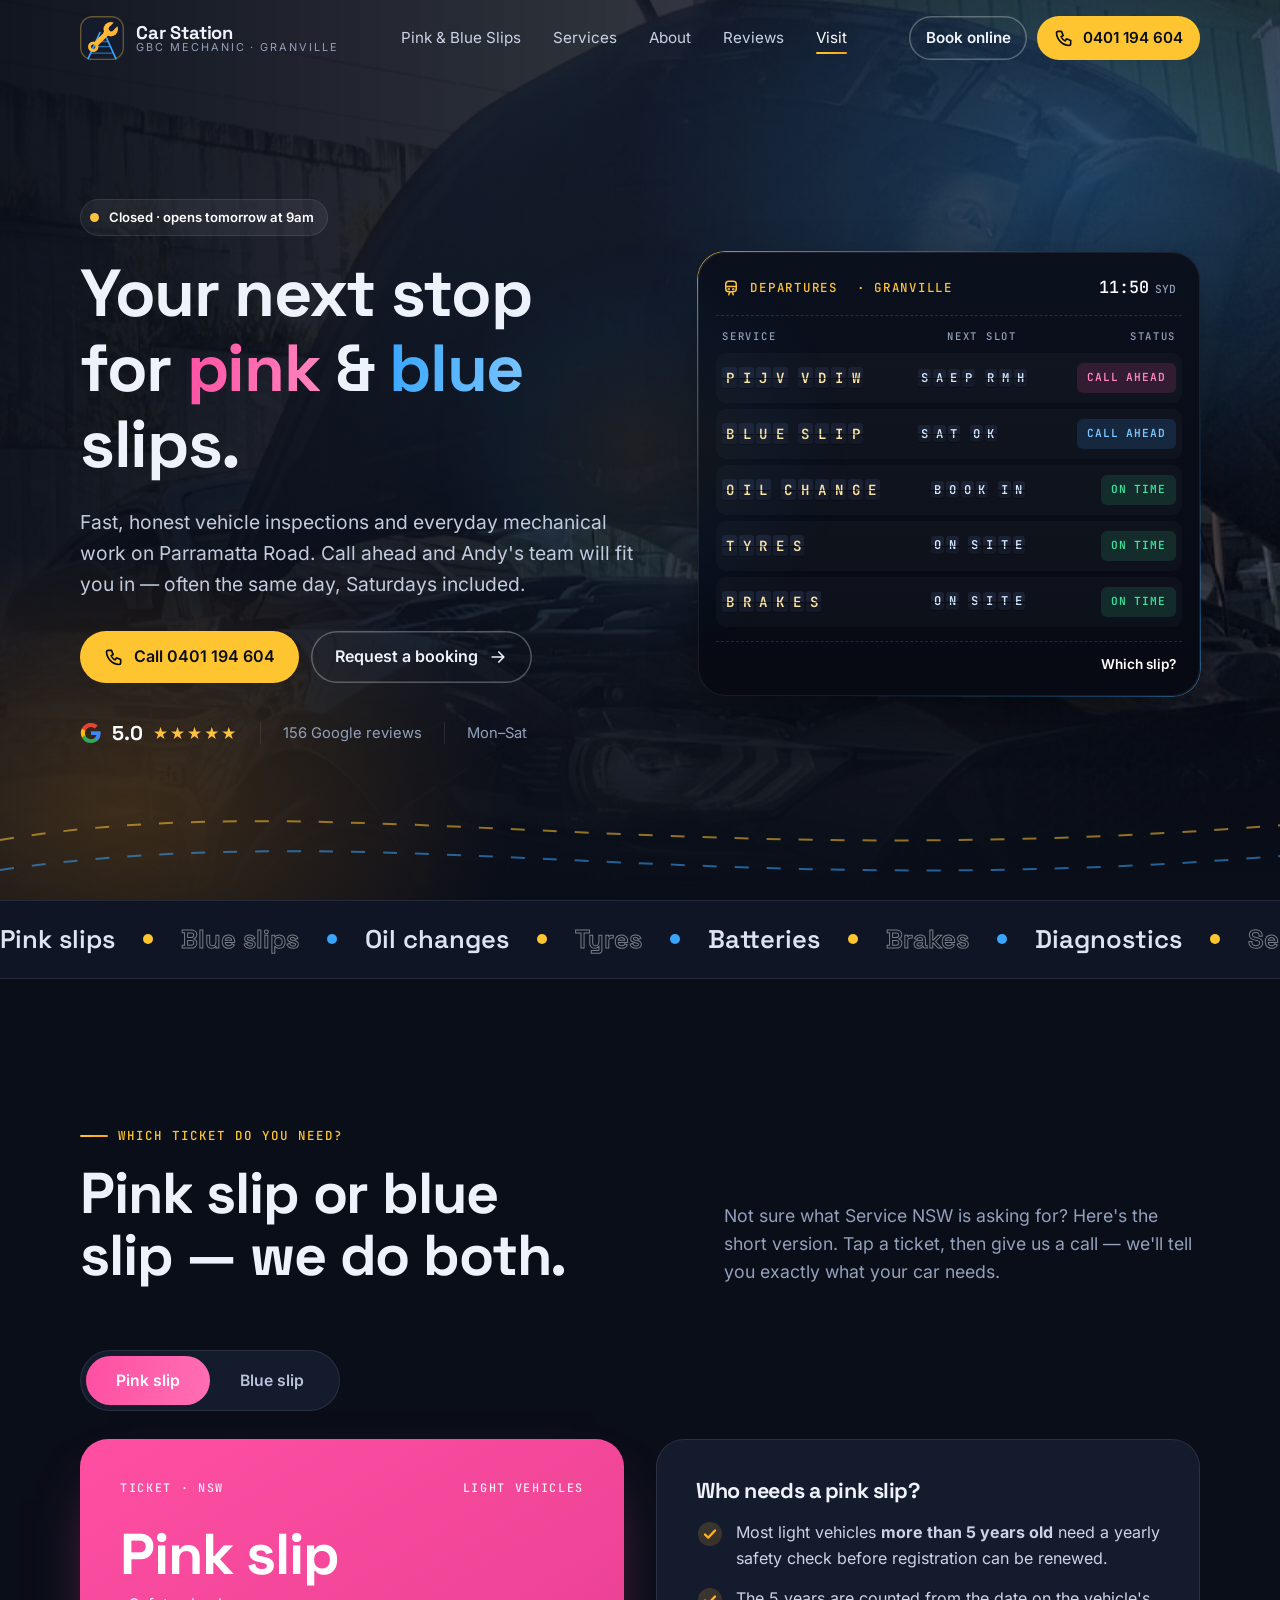
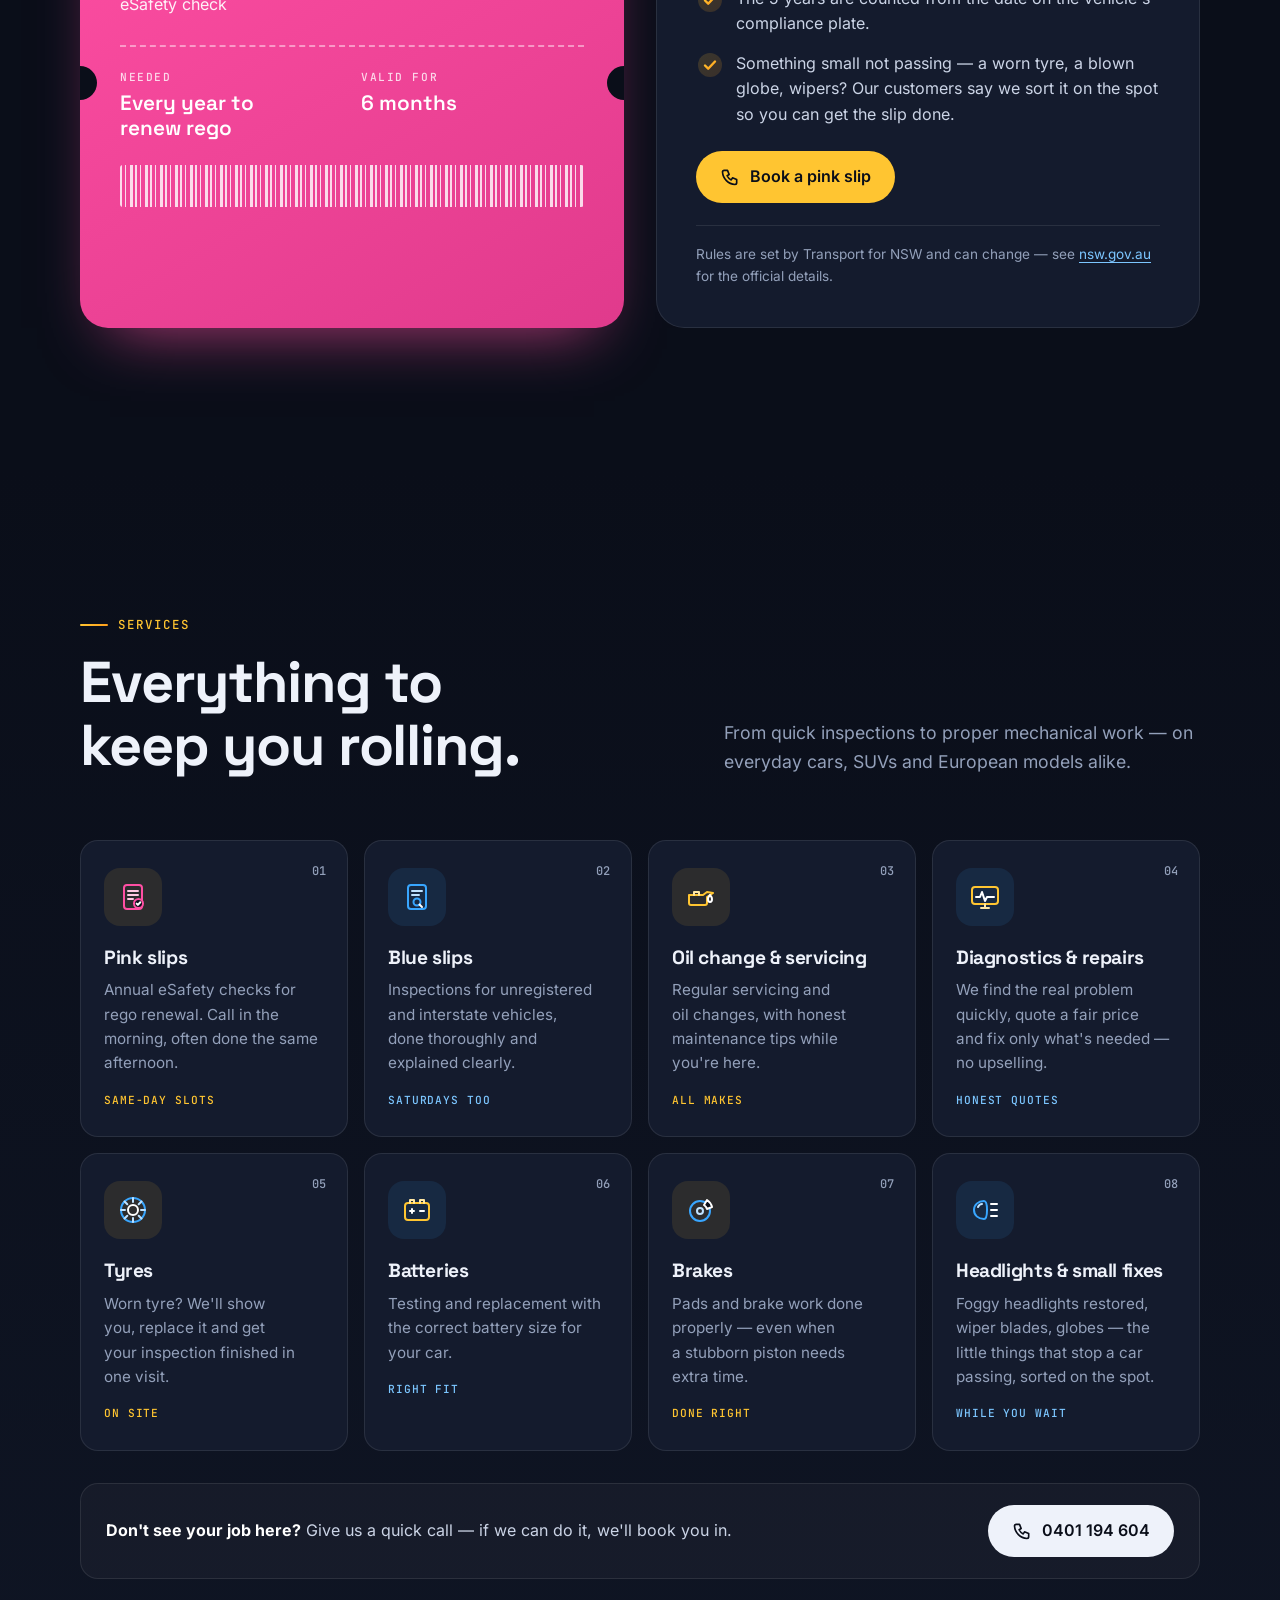
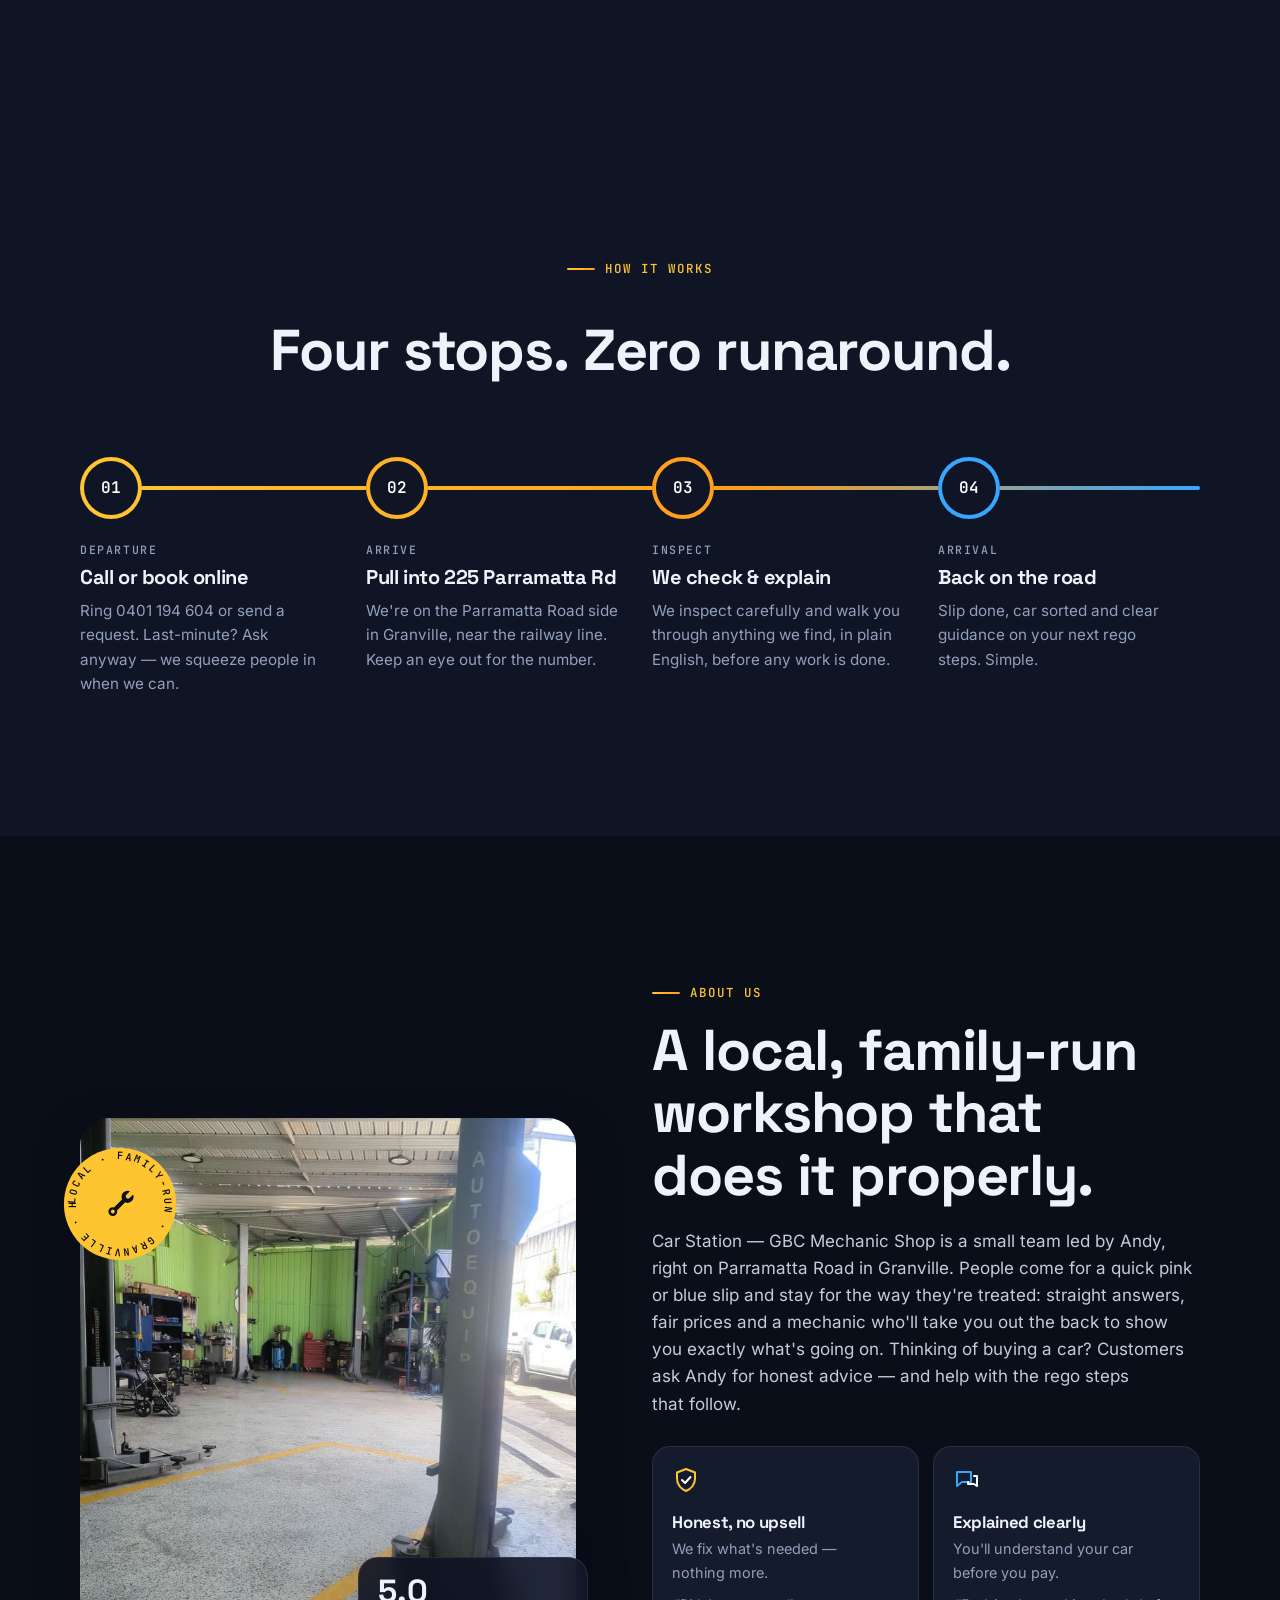
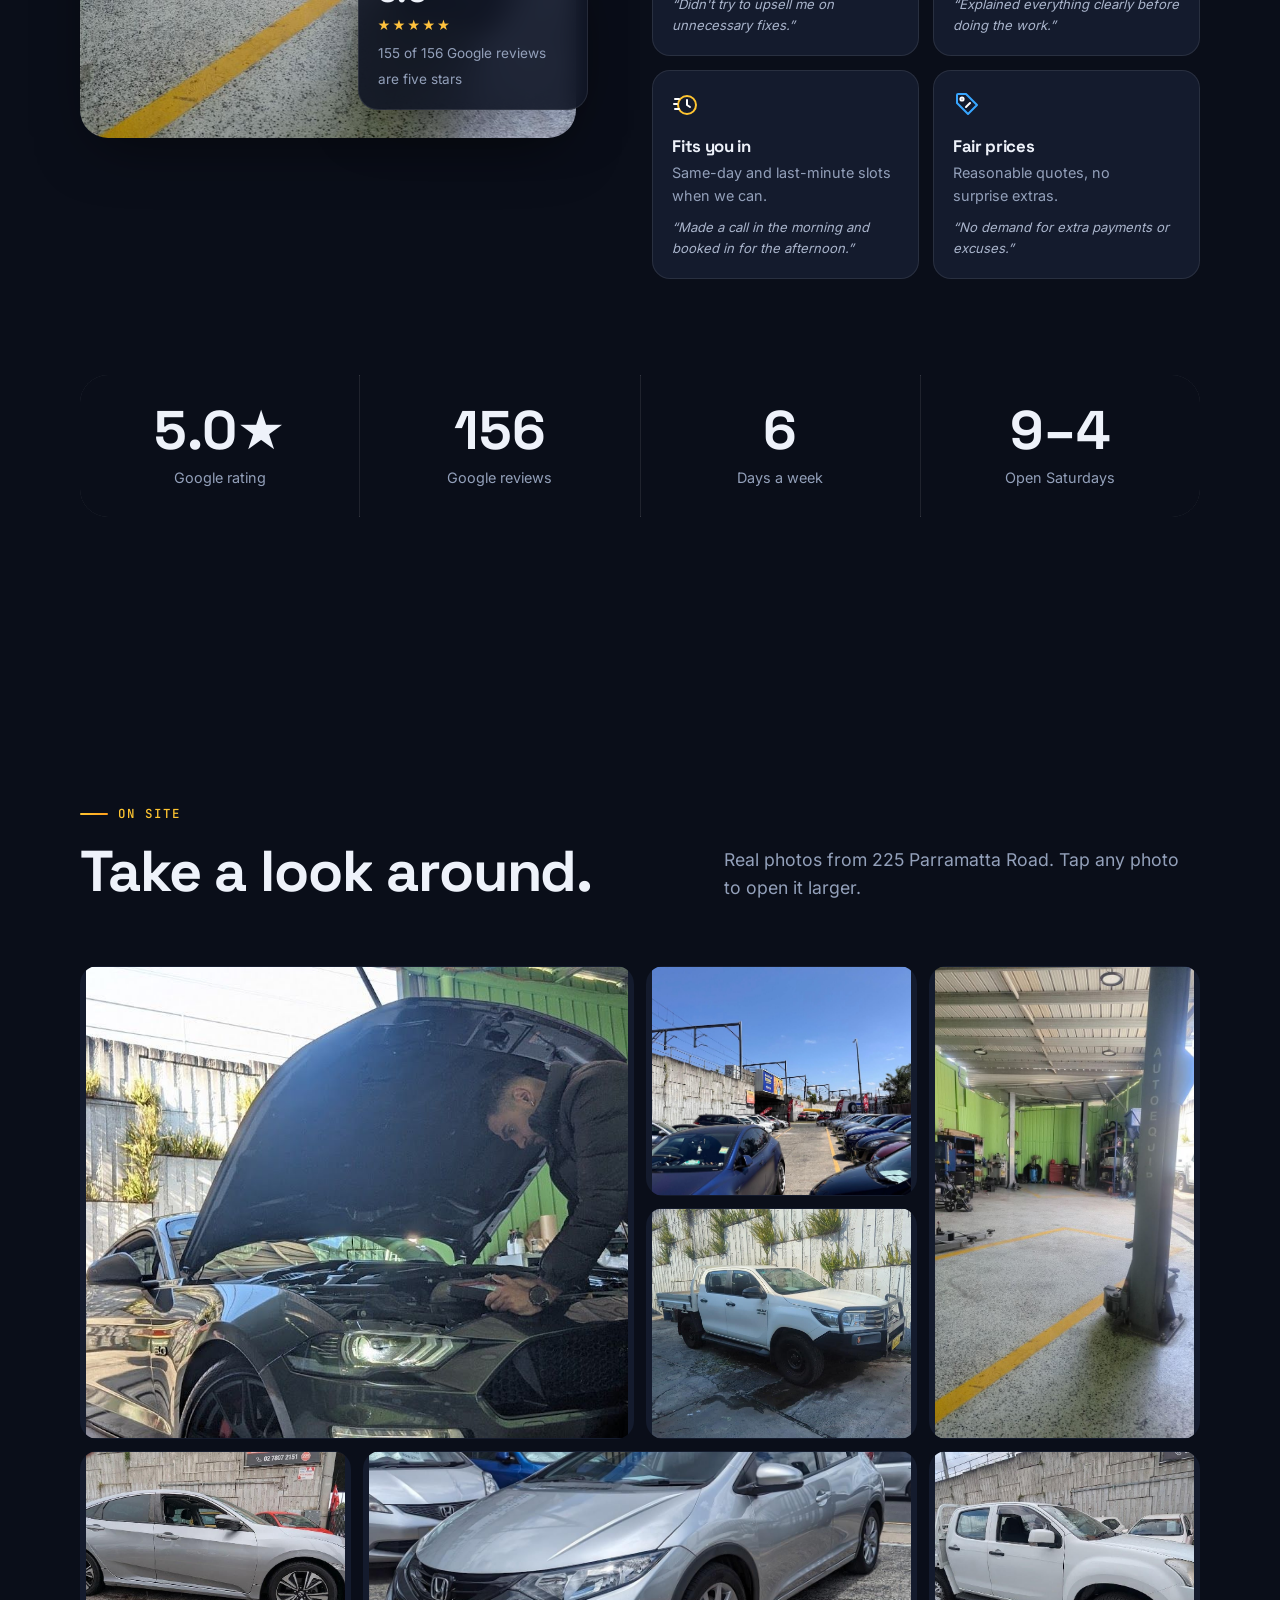
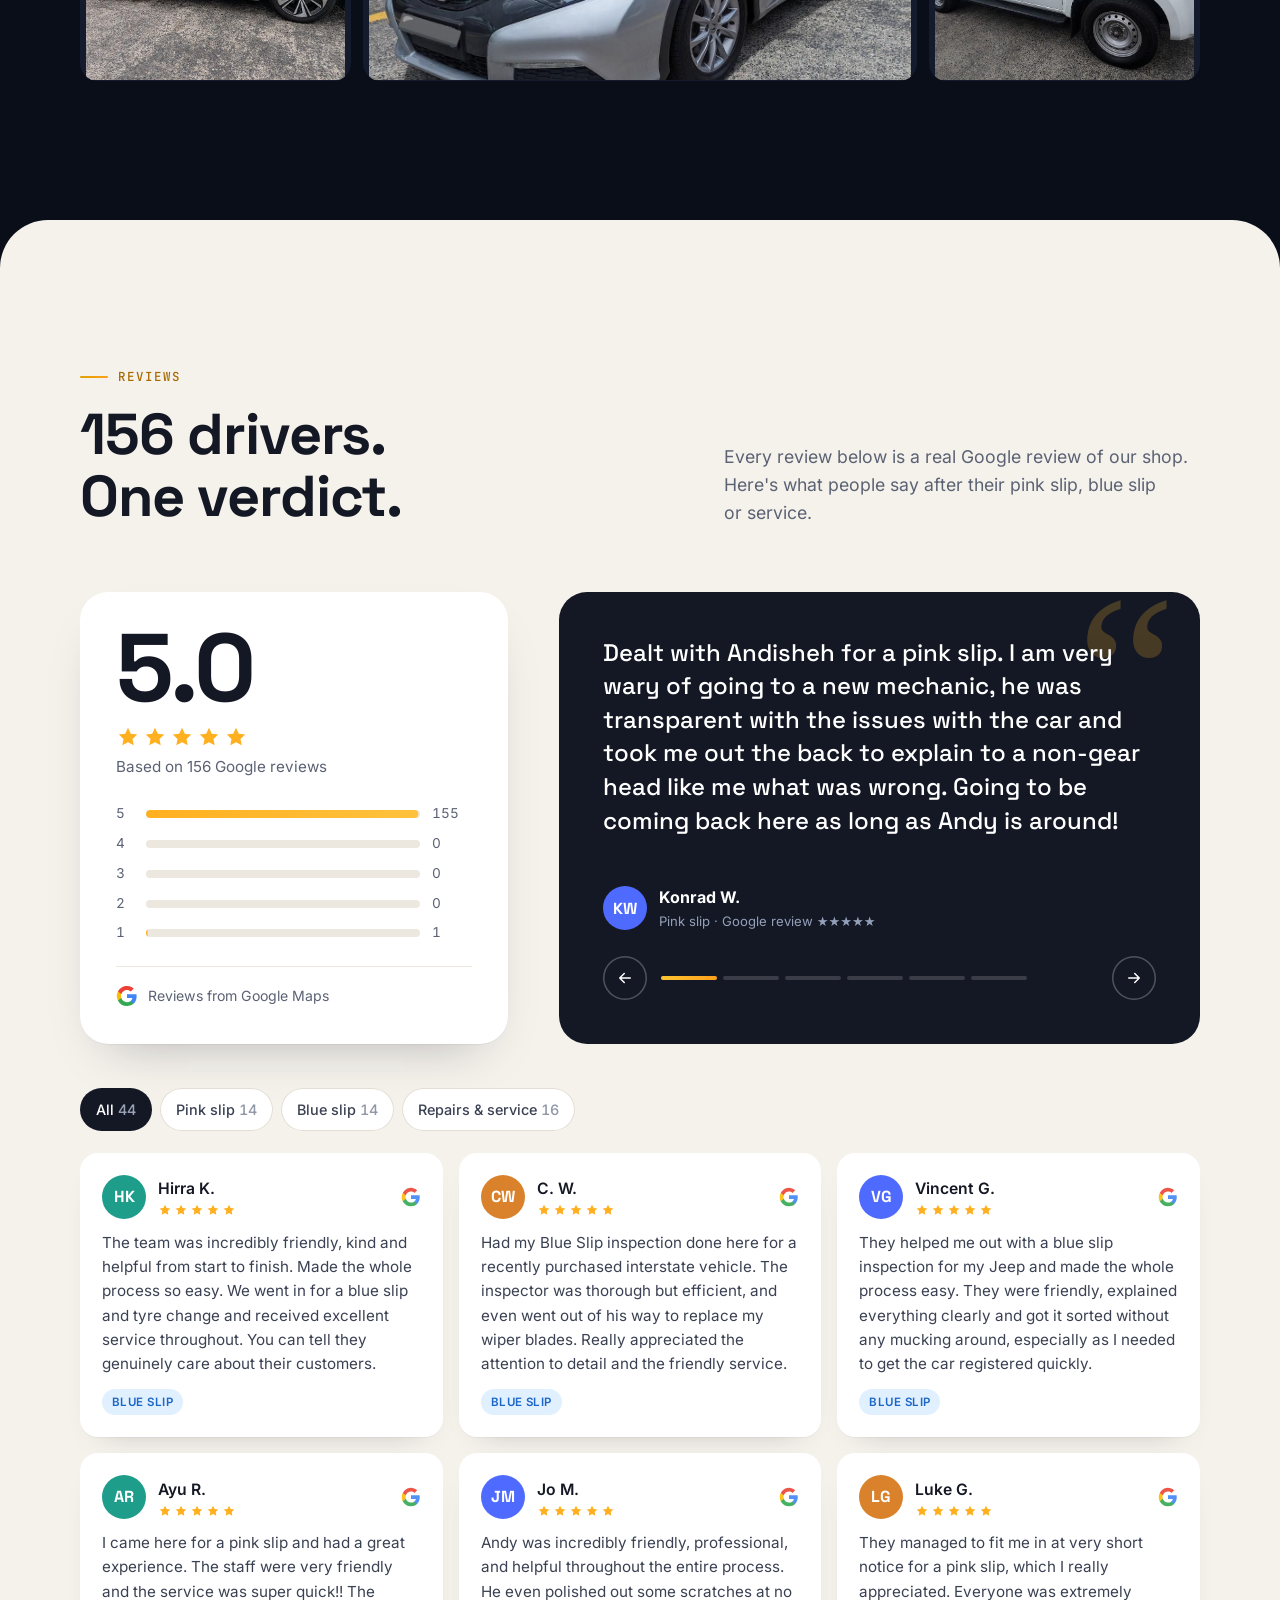
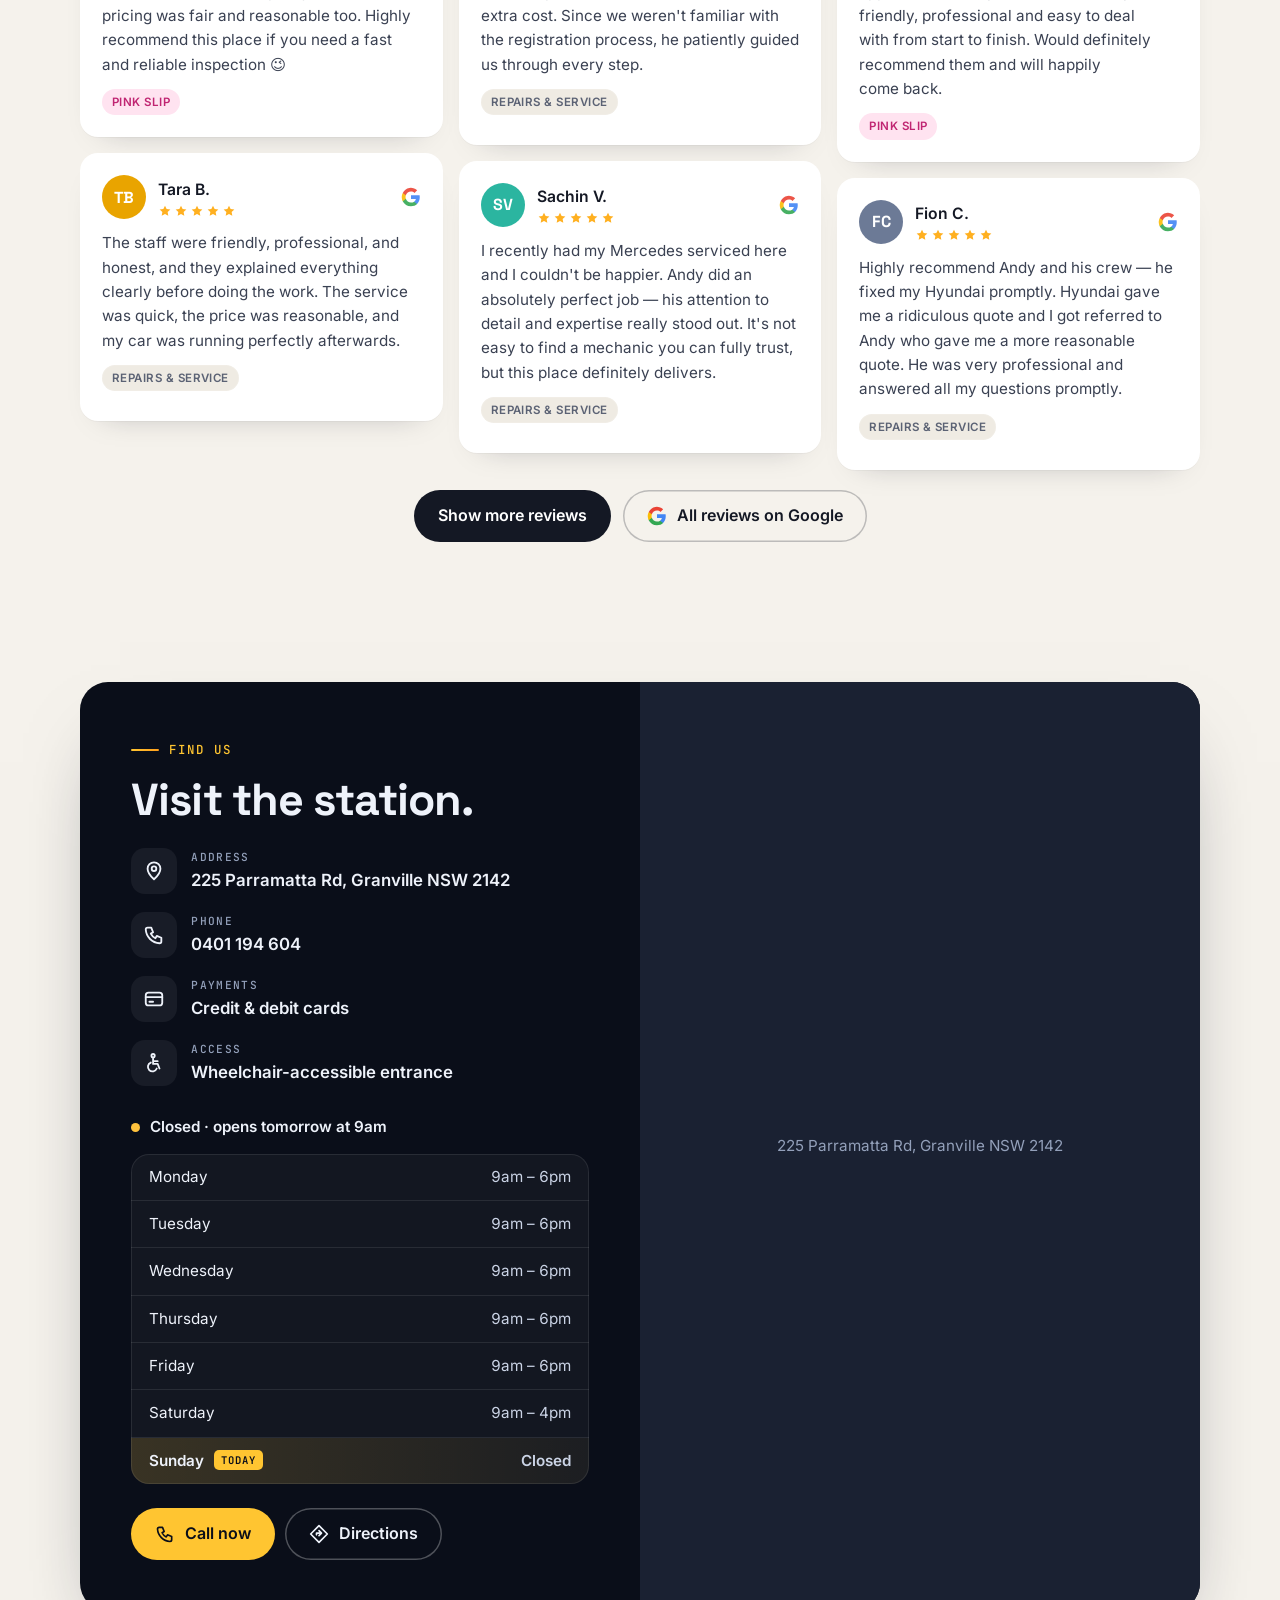
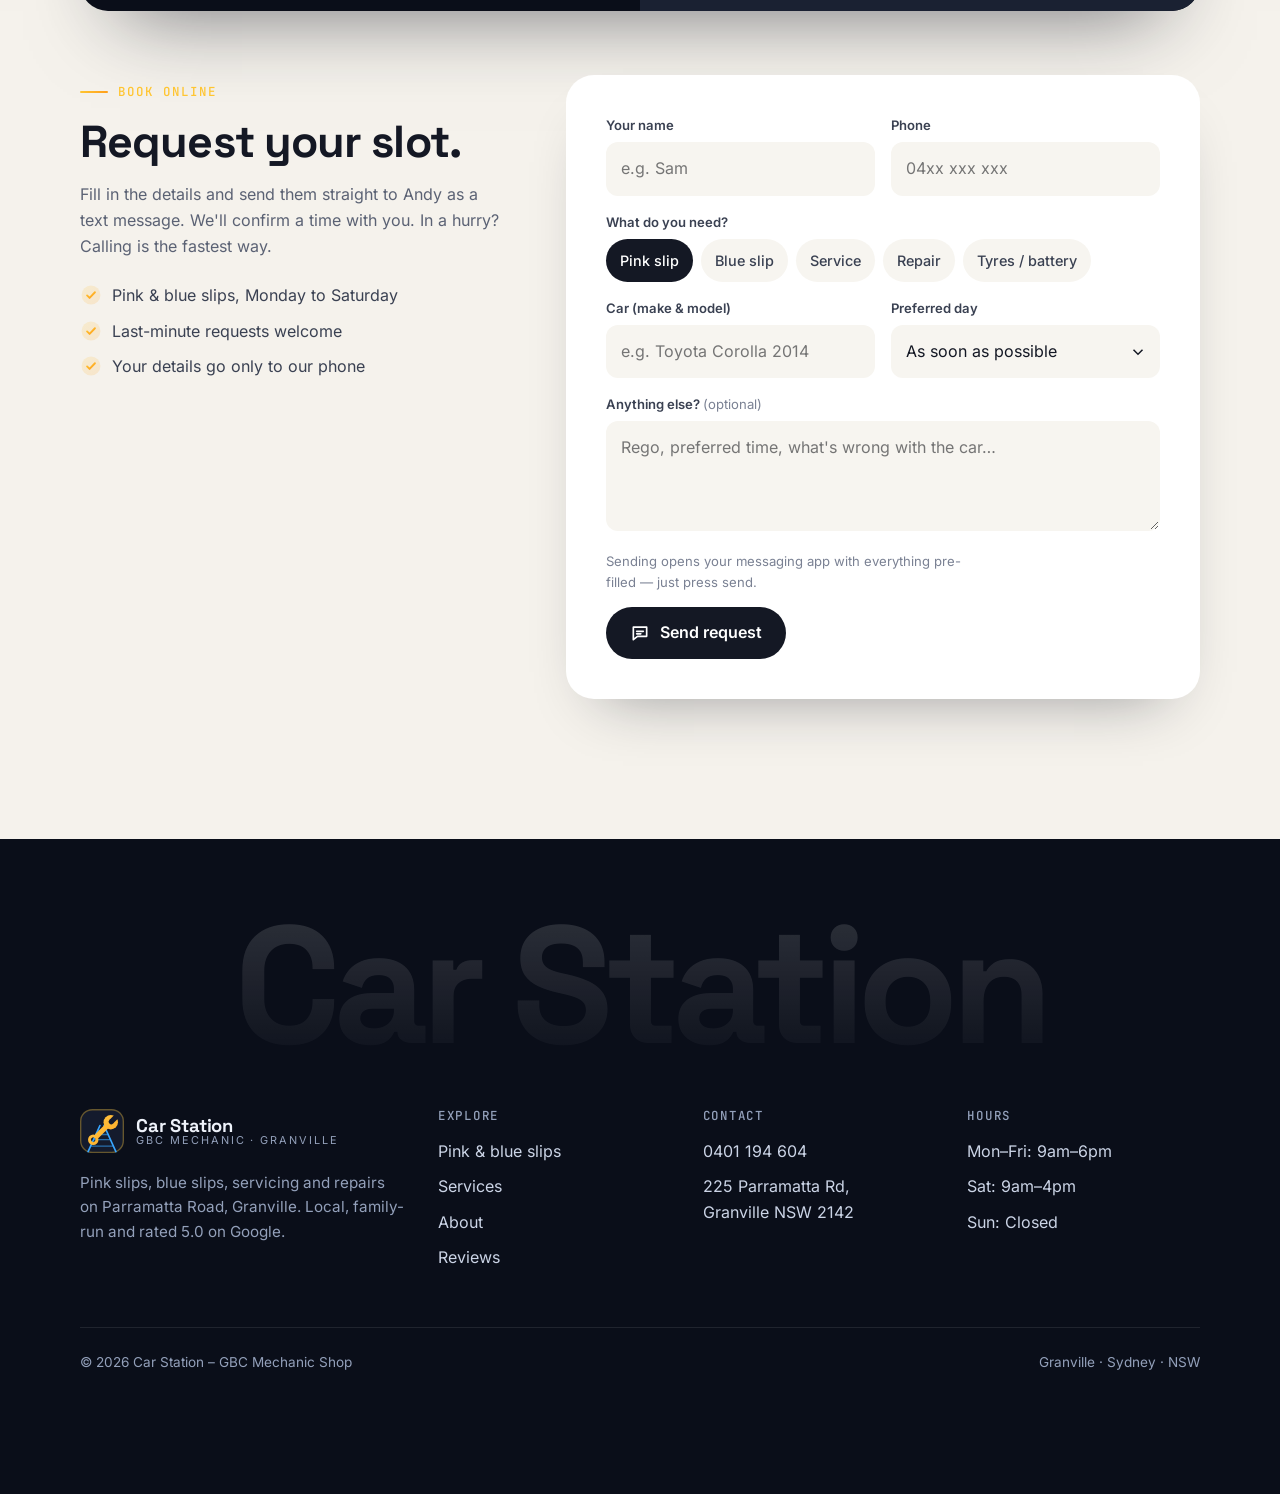
==== commit ced2ffca: "Add files via upload" ====
--- a/index.html
+++ b/index.html
@@ -6,9 +6,6 @@
 <title>Car Station – GBC Mechanic Shop | Pink &amp; Blue Slips in Granville NSW</title>
 <meta name="description" content="Pink slips, blue slips, oil changes, tyres, batteries and mechanical repairs at 225 Parramatta Rd, Granville NSW. Rated 5.0 from 156 Google reviews. Call 0401 194 604.">
 <meta name="theme-color" content="#0A0E19">
-<meta property="og:title" content="Car Station – GBC Mechanic Shop, Granville">
-<meta property="og:description" content="Fast, honest pink &amp; blue slip inspections and car servicing on Parramatta Rd. 5.0★ from 156 Google reviews.">
-<meta property="og:image" content="img/mechanic.jpg">
 <link rel="icon" href="data:image/svg+xml,%3Csvg xmlns='http://www.w3.org/2000/svg' viewBox='0 0 64 64'%3E%3Cdefs%3E%3Cmask id='m' maskUnits='userSpaceOnUse' x='0' y='0' width='64' height='64'%3E%3Cg transform='rotate%2845 32 32%29'%3E%3Ccircle cx='32' cy='14' r='10.5' fill='%23fff'/%3E%3Crect x='28.3' y='18' width='7.4' height='28' rx='3.7' fill='%23fff'/%3E%3Ccircle cx='32' cy='50' r='7.6' fill='%23fff'/%3E%3Crect x='28.2' y='0' width='7.6' height='13' fill='%23000'/%3E%3Ccircle cx='32' cy='13' r='3.8' fill='%23000'/%3E%3Ccircle cx='32' cy='50' r='3.3' fill='%23000'/%3E%3C/g%3E%3C/mask%3E%3C/defs%3E%3Crect width='64' height='64' rx='16' fill='%23141B2D'/%3E%3Cpath d='M10 66 29 24M54 66 35 24' stroke='%2338A6FF' stroke-width='2.6'/%3E%3Crect width='64' height='64' fill='%23FFC531' mask='url%28%23m%29'/%3E%3C/svg%3E">
 <link rel="stylesheet" href="css/style.css">
 <script type="application/ld+json">
@@ -27,6 +24,25 @@
   "paymentAccepted":"Credit card, Debit card"
 }
 </script>
+  <!-- Link preview (WhatsApp / Facebook / Instagram / Messenger) -->
+  <meta property="og:type" content="website">
+  <meta property="og:site_name" content="Car Station – GBC Mechanic Shop">
+  <meta property="og:title" content="Car Station – GBC Mechanic Shop, Granville">
+  <meta property="og:description" content="Fast, honest pink &amp; blue slip inspections and car servicing on Parramatta Rd. 5.0★ from 156 Google reviews.">
+  <meta property="og:url" content="https://konkos-design.github.io/car-station-site/">
+  <meta property="og:image" content="https://konkos-design.github.io/car-station-site/img/og-preview.jpg">
+  <meta property="og:image:secure_url" content="https://konkos-design.github.io/car-station-site/img/og-preview.jpg">
+  <meta property="og:image:type" content="image/jpeg">
+  <meta property="og:image:width" content="1200">
+  <meta property="og:image:height" content="630">
+  <meta property="og:image:alt" content="Car Station – GBC Mechanic Shop website preview">
+  <meta property="og:locale" content="en_AU">
+  <meta name="twitter:card" content="summary_large_image">
+  <meta name="twitter:title" content="Car Station – GBC Mechanic Shop, Granville">
+  <meta name="twitter:description" content="Fast, honest pink &amp; blue slip inspections and car servicing on Parramatta Rd. 5.0★ from 156 Google reviews.">
+  <meta name="twitter:image" content="https://konkos-design.github.io/car-station-site/img/og-preview.jpg">
+  <!-- Demo version: hidden from Google. Remove this line once the site is sold and live on the client's domain -->
+  <meta name="robots" content="noindex, nofollow">
 </head>
 <body>
 
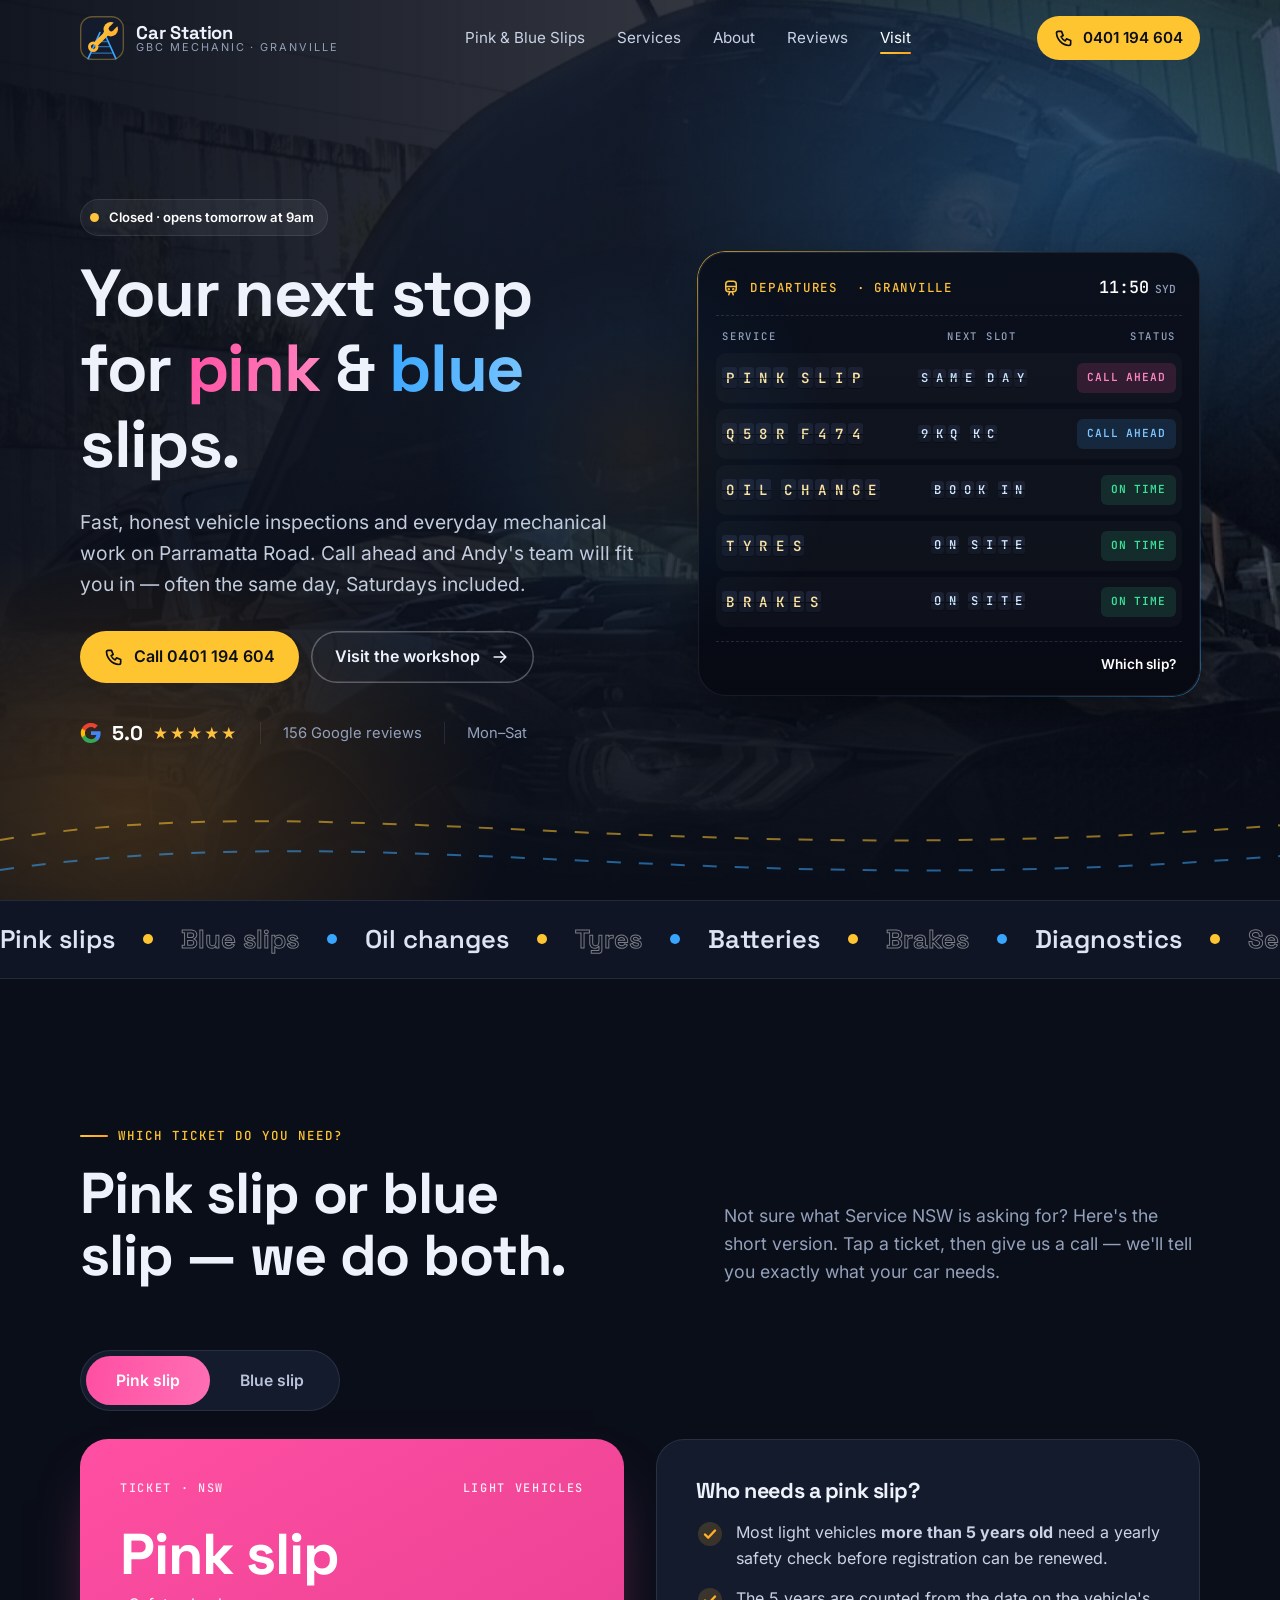
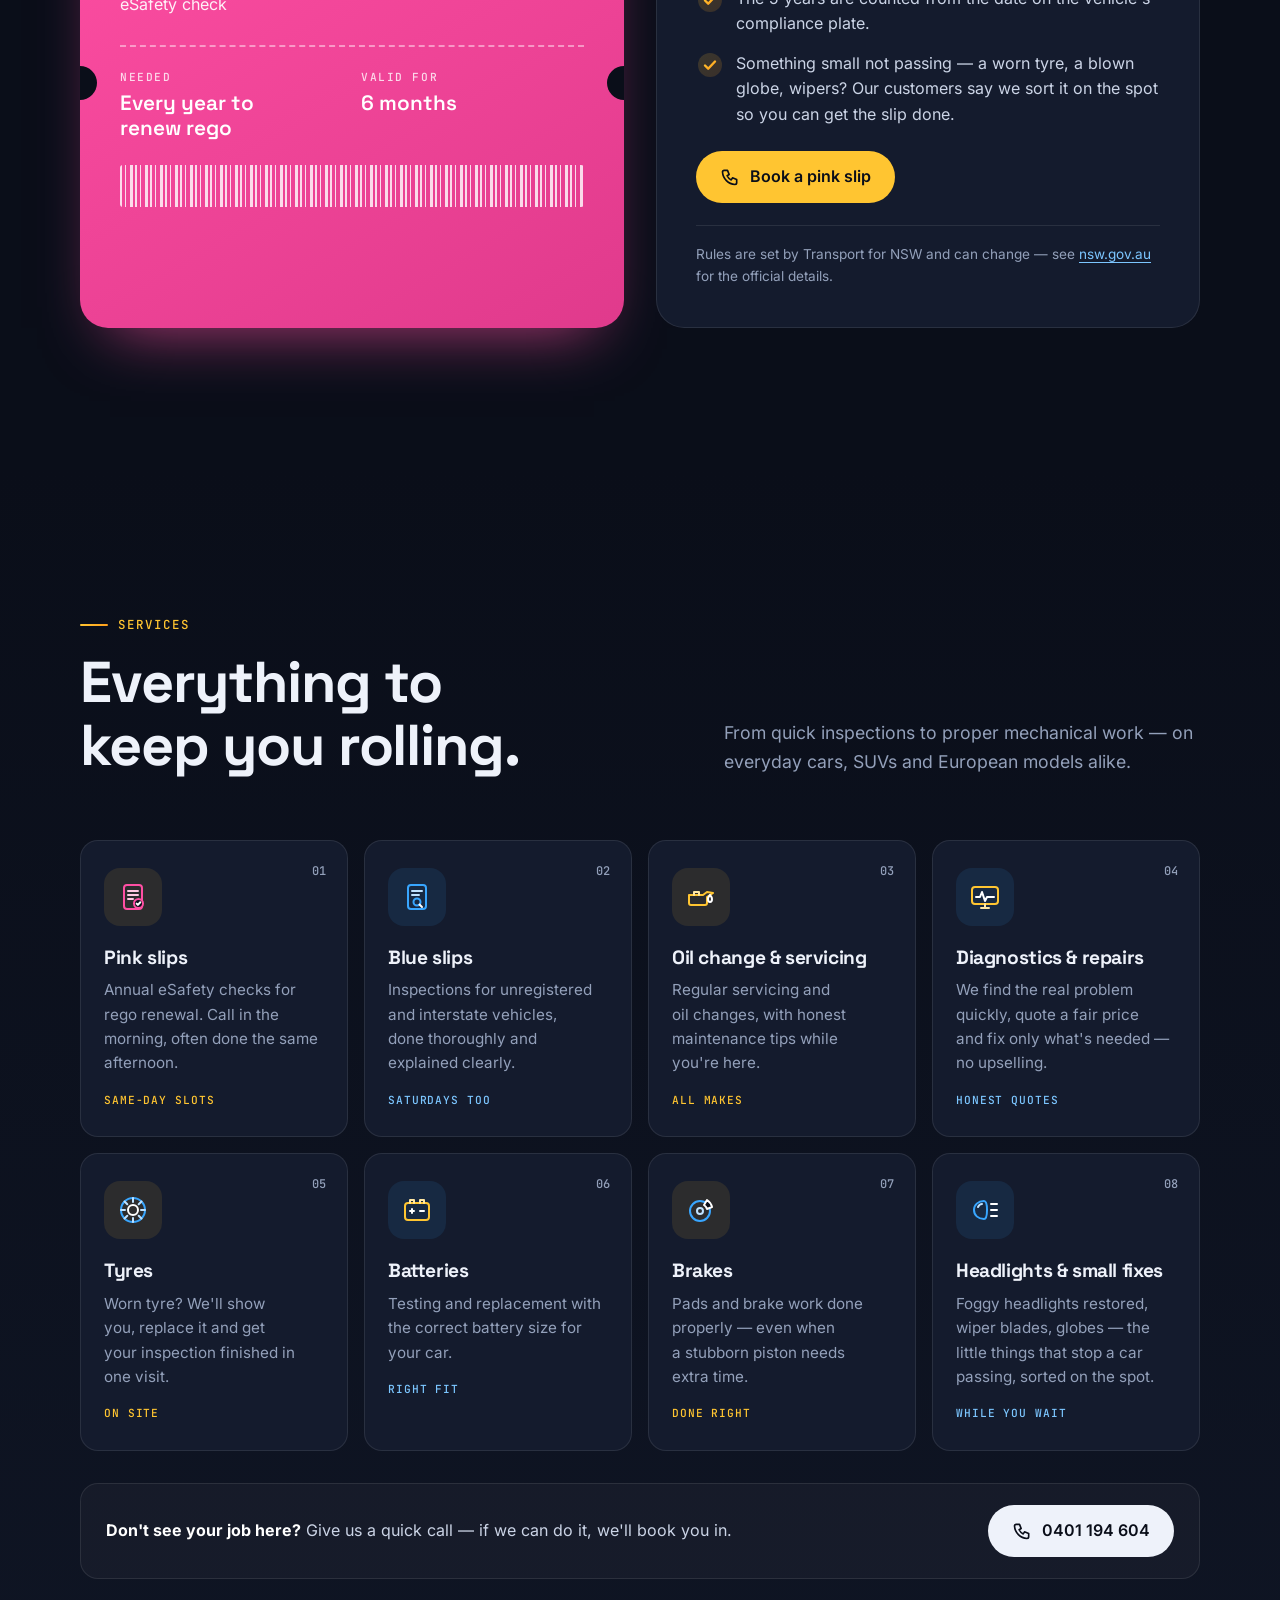
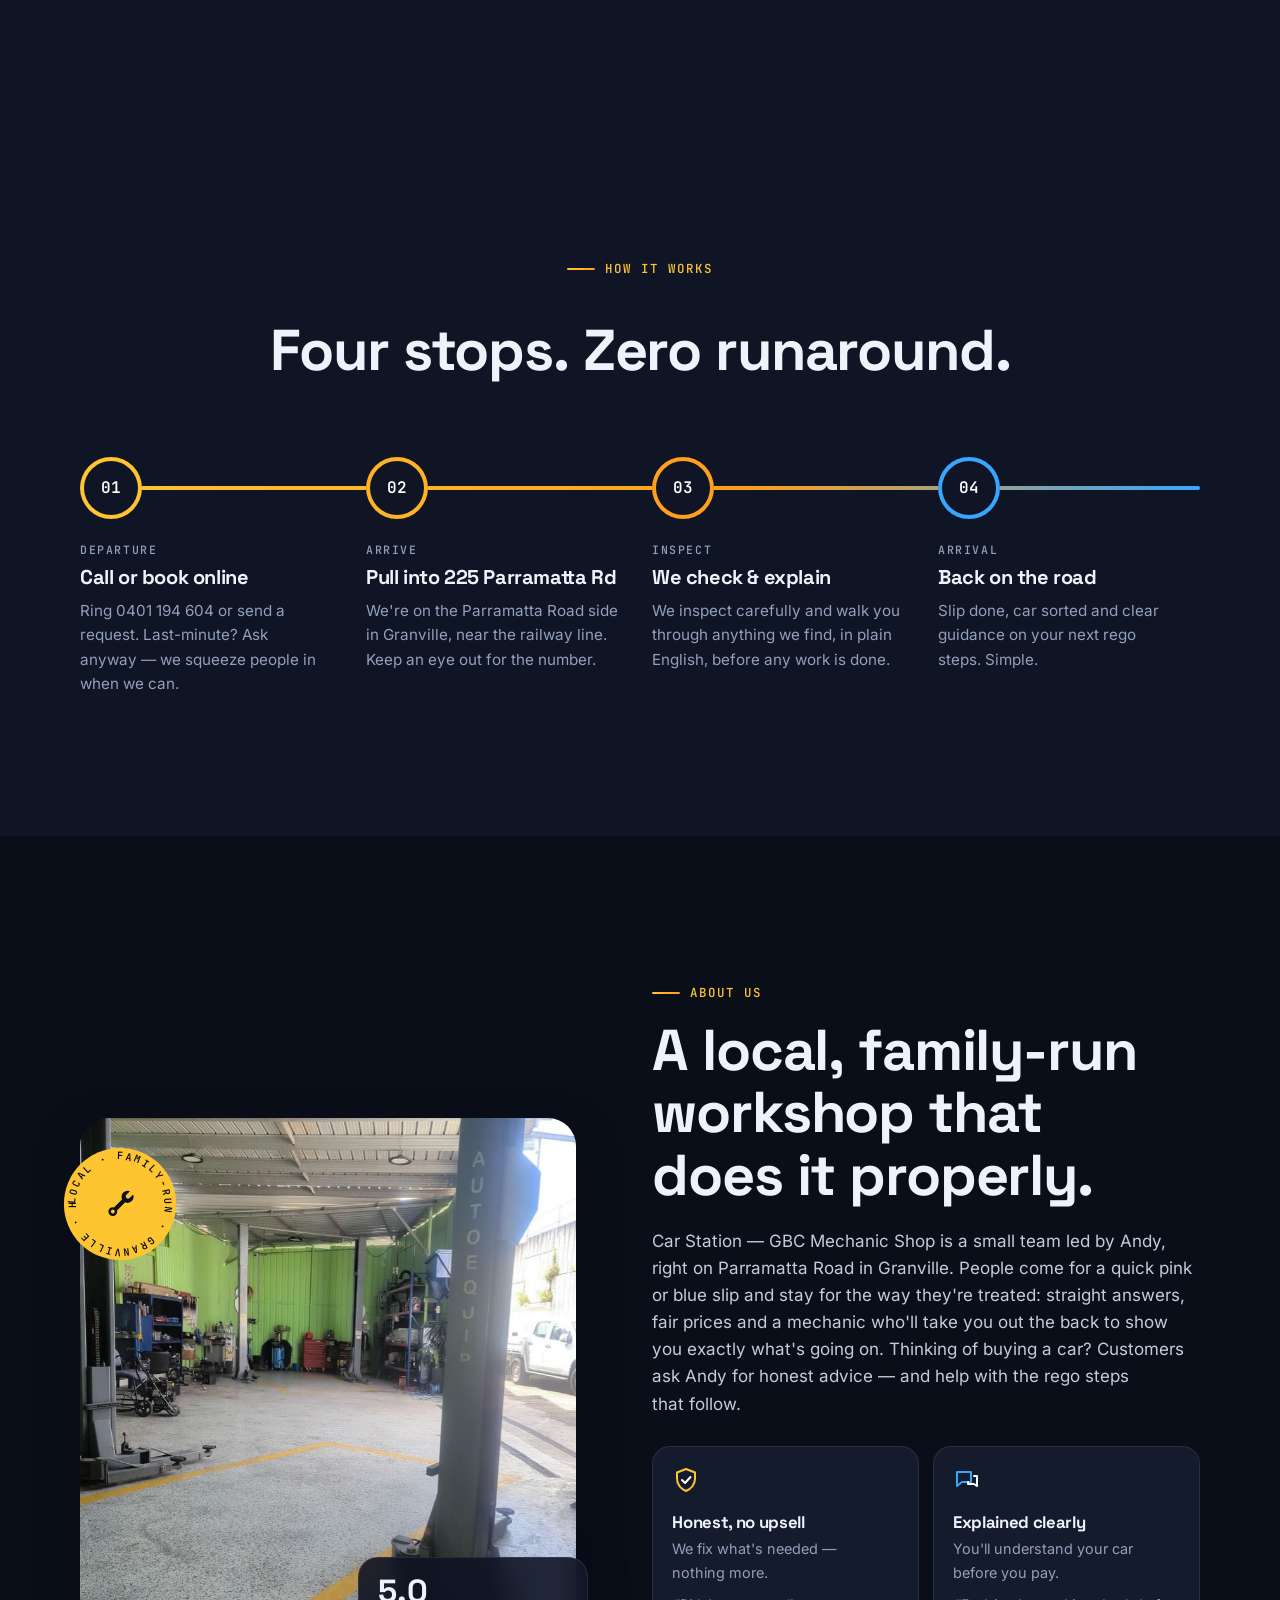
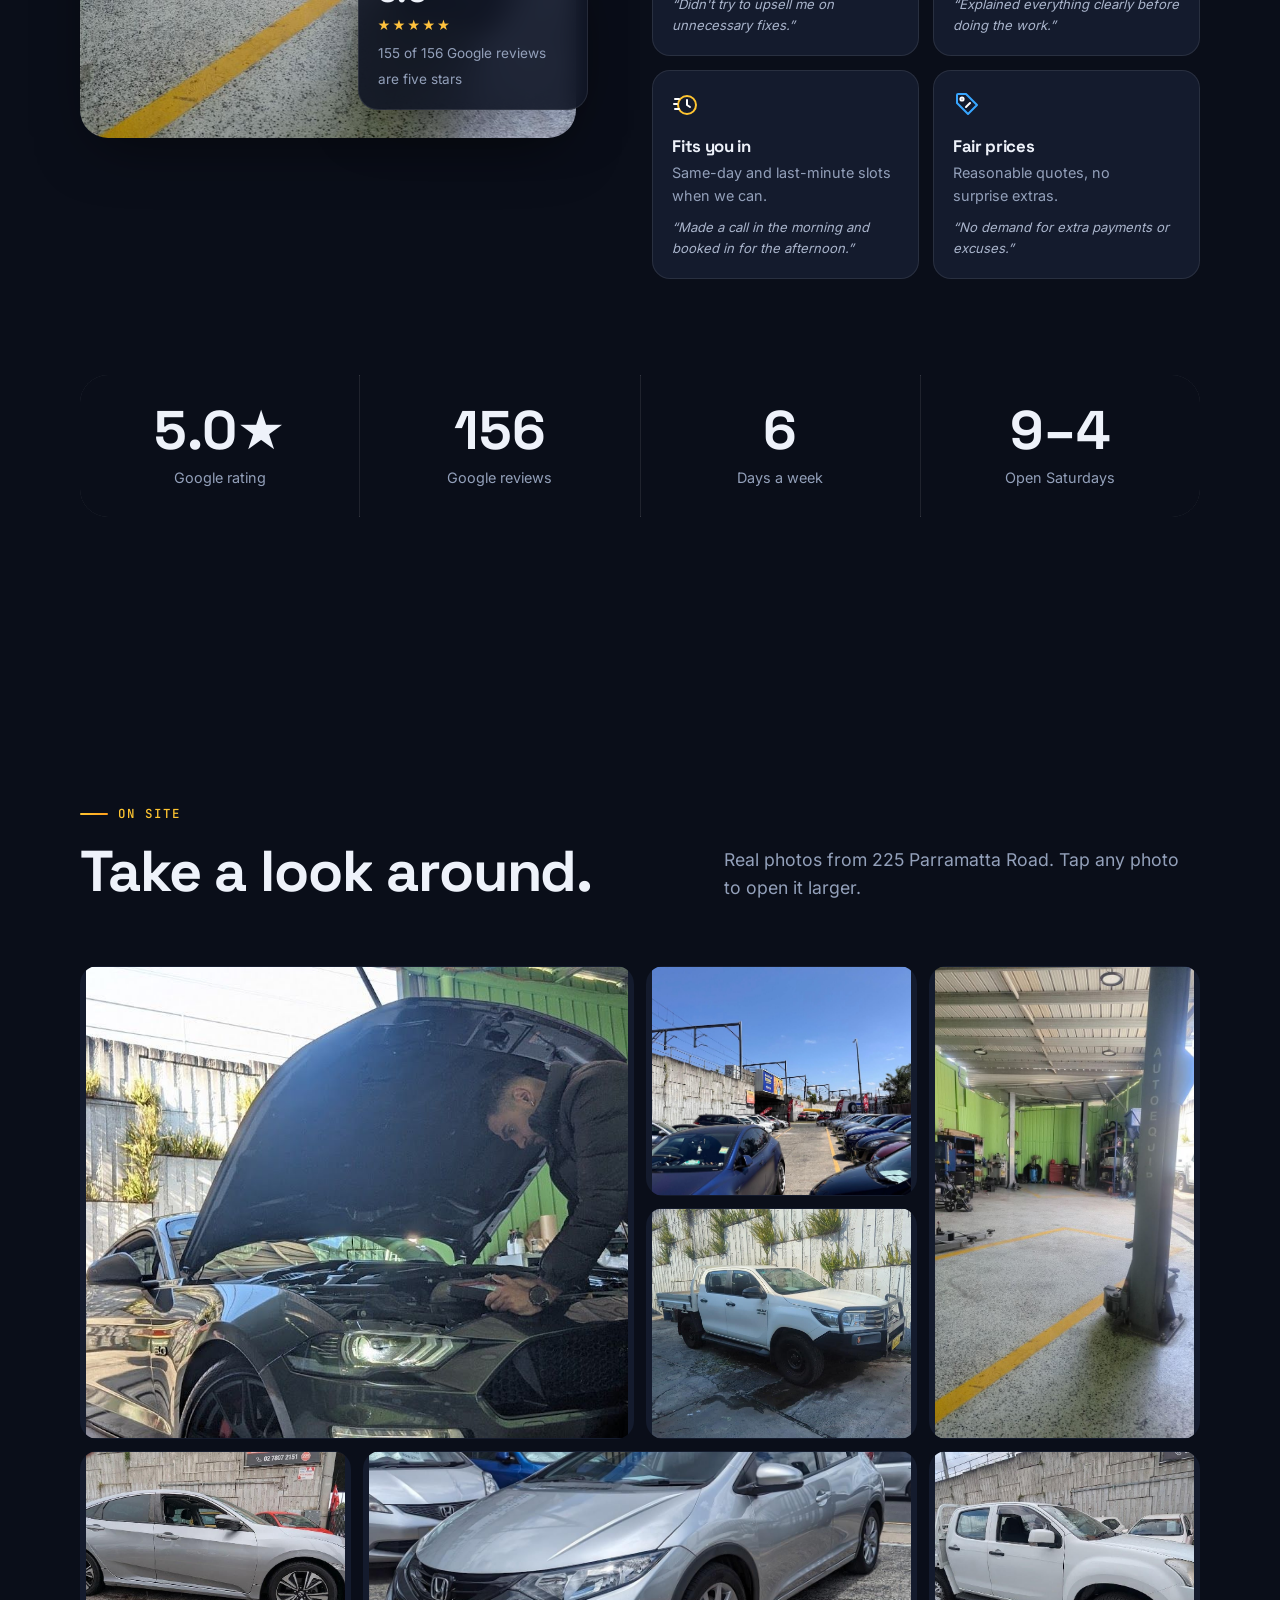
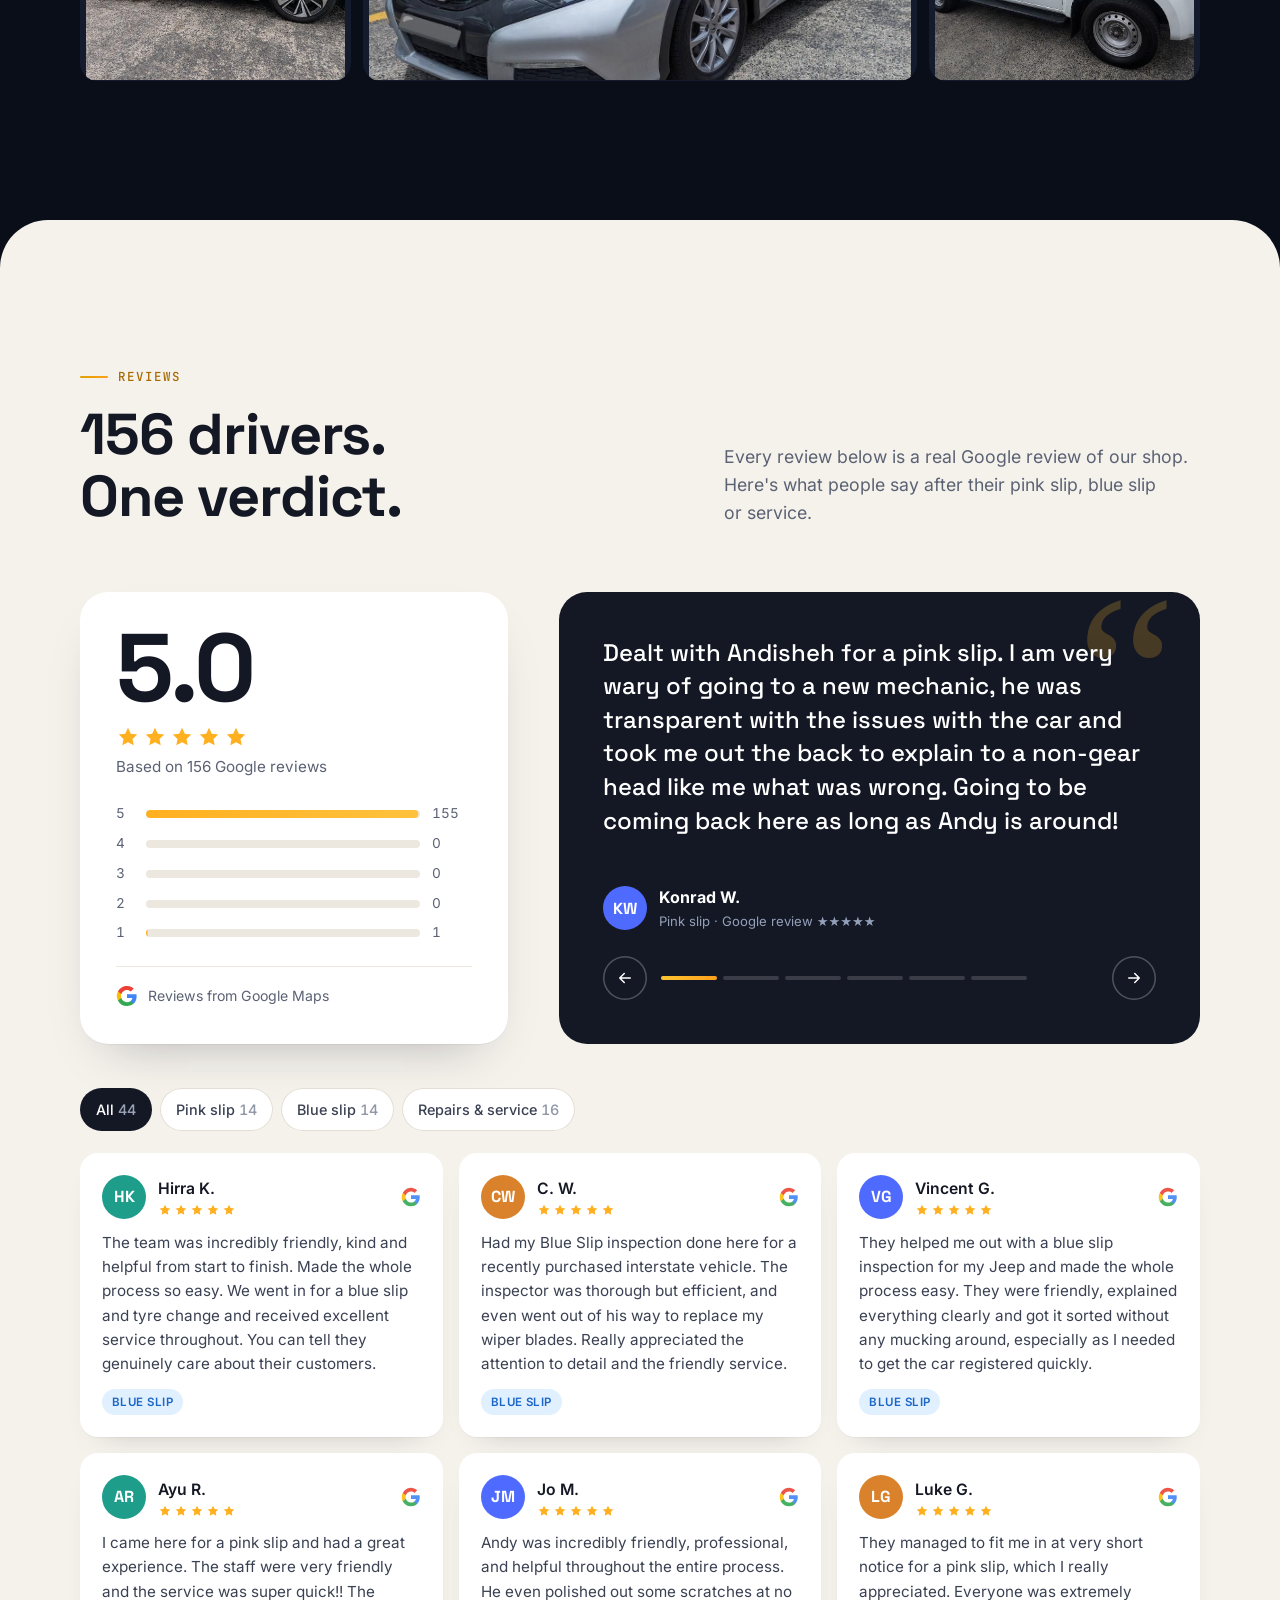
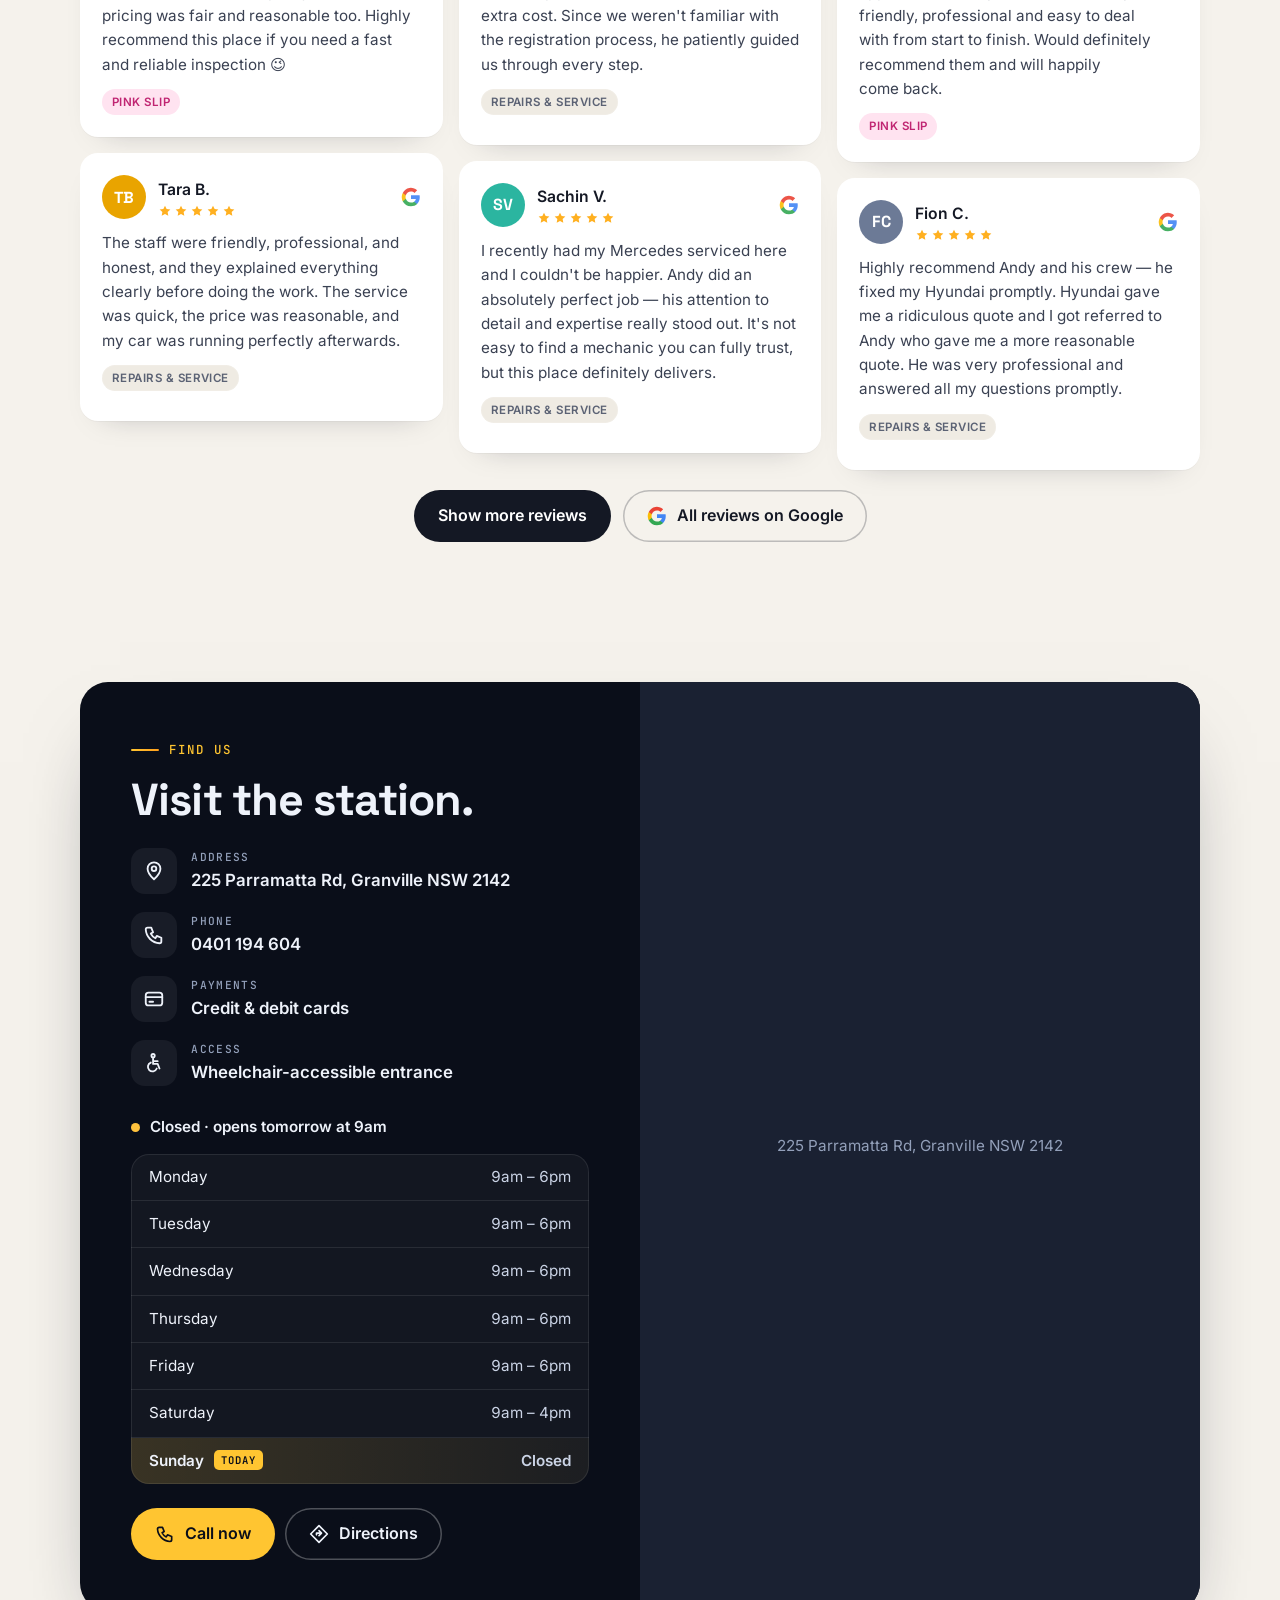
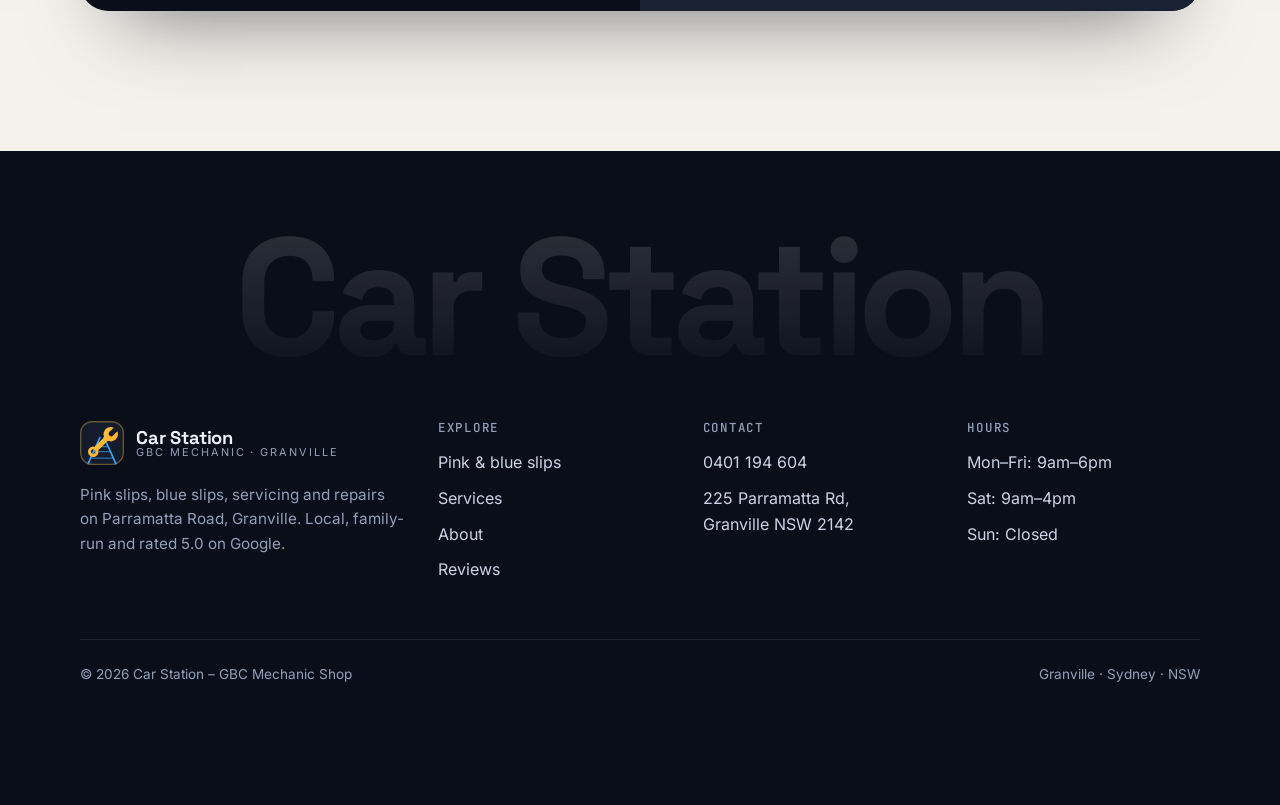
==== commit 0221c98f: "Add files via upload" ====
--- a/index.html
+++ b/index.html
@@ -1,6 +1,7 @@
 <!doctype html>
 <html lang="en-AU">
 <head>
+<script src="site-safety.js"></script>
 <meta charset="utf-8">
 <meta name="viewport" content="width=device-width, initial-scale=1, viewport-fit=cover">
 <title>Car Station – GBC Mechanic Shop | Pink &amp; Blue Slips in Granville NSW</title>
@@ -29,7 +30,7 @@
   <meta property="og:site_name" content="Car Station – GBC Mechanic Shop">
   <meta property="og:title" content="Car Station – GBC Mechanic Shop, Granville">
   <meta property="og:description" content="Fast, honest pink &amp; blue slip inspections and car servicing on Parramatta Rd. 5.0★ from 156 Google reviews.">
-  <meta property="og:url" content="https://konkos-design.github.io/car-station-site/">
+  
   <meta property="og:image" content="https://konkos-design.github.io/car-station-site/img/og-preview.jpg">
   <meta property="og:image:secure_url" content="https://konkos-design.github.io/car-station-site/img/og-preview.jpg">
   <meta property="og:image:type" content="image/jpeg">
@@ -43,6 +44,9 @@
   <meta name="twitter:image" content="https://konkos-design.github.io/car-station-site/img/og-preview.jpg">
   <!-- Demo version: hidden from Google. Remove this line once the site is sold and live on the client's domain -->
   <meta name="robots" content="noindex, nofollow">
+<link rel="canonical" href="https://konkos-design.github.io/car-station-site/">
+<meta property="og:url" content="https://konkos-design.github.io/car-station-site/">
+<link rel="stylesheet" href="site-safety.css">
 </head>
 <body>
 
@@ -125,7 +129,6 @@
       <a href="#visit">Visit</a>
     </nav>
     <div class="header__cta">
-      <a href="#book" class="btn btn--ghost btn--sm" data-magnetic>Book online</a>
       <a href="tel:+61401194604" class="btn btn--pink btn--sm" data-magnetic><svg><use href="#i-phone"/></svg><span>0401 194 604</span></a>
       <button class="burger" aria-label="Open menu" aria-expanded="false" aria-controls="mobileMenu"><span></span><span></span><span></span></button>
     </div>
@@ -139,7 +142,6 @@
     <a href="#about"><small>03</small>About</a>
     <a href="#reviews"><small>04</small>Reviews</a>
     <a href="#visit"><small>05</small>Visit us</a>
-    <a href="#book"><small>06</small>Book online</a>
   </nav>
   <div class="mobile-menu__foot">
     <a href="tel:+61401194604" class="btn btn--pink"><svg><use href="#i-phone"/></svg>Call 0401 194 604</a>
@@ -169,7 +171,7 @@
       <p class="hero__lead">Fast, honest vehicle inspections and everyday mechanical work on Parramatta&nbsp;Road. Call ahead and Andy's team will fit you in&nbsp;— often the same day, Saturdays included.</p>
       <div class="hero__actions">
         <a href="tel:+61401194604" class="btn btn--pink" data-magnetic><svg><use href="#i-phone"/></svg>Call 0401 194 604</a>
-        <a href="#book" class="btn btn--ghost" data-magnetic>Request a booking<svg><use href="#i-arrow"/></svg></a>
+        <a href="#visit" class="btn btn--ghost" data-magnetic>Visit the workshop<svg><use href="#i-arrow"/></svg></a>
       </div>
       <div class="hero__trust">
         <span class="trust-g"><svg width="22" height="22"><use href="#i-google"/></svg><strong>5.0</strong><span class="stars" aria-hidden="true">★★★★★</span></span>
@@ -426,9 +428,9 @@
     </div>
 
     <div class="stats reveal">
-      <div class="stat"><b><span data-count="5" data-decimals="1">0</span>★</b><span>Google rating</span></div>
-      <div class="stat"><b><span data-count="156">0</span></b><span>Google reviews</span></div>
-      <div class="stat"><b><span data-count="6">0</span></b><span>Days a week</span></div>
+      <div class="stat"><b><span data-count="5" data-decimals="1">5</span>★</b><span>Google rating</span></div>
+      <div class="stat"><b><span data-count="156">156</span></b><span>Google reviews</span></div>
+      <div class="stat"><b><span data-count="6">6</span></b><span>Days a week</span></div>
       <div class="stat"><b>9–4</b><span>Open Saturdays</span></div>
     </div>
   </div>
@@ -546,57 +548,6 @@
       </div>
     </div>
 
-    <div class="book" id="book">
-      <div class="book__intro">
-        <span class="kicker reveal">Book online</span>
-        <h2 class="sec-title" data-split>Request your slot.</h2>
-        <p class="reveal">Fill in the details and send them straight to Andy as a text message. We'll confirm a time with you. In a hurry? Calling is the fastest way.</p>
-        <ul class="reveal">
-          <li><svg><use href="#i-check"/></svg>Pink &amp; blue slips, Monday to Saturday</li>
-          <li><svg><use href="#i-check"/></svg>Last-minute requests welcome</li>
-          <li><svg><use href="#i-check"/></svg>Your details go only to our phone</li>
-        </ul>
-      </div>
-
-      <form class="form reveal" style="--d:.1s" id="bookForm" novalidate>
-        <div class="field">
-          <label for="f-name">Your name</label>
-          <input id="f-name" name="name" type="text" autocomplete="name" required placeholder="e.g. Sam">
-          <span class="err">Please enter your name</span>
-        </div>
-        <div class="field">
-          <label for="f-phone">Phone</label>
-          <input id="f-phone" name="phone" type="tel" autocomplete="tel" inputmode="tel" required placeholder="04xx xxx xxx">
-          <span class="err">Please enter a valid phone number</span>
-        </div>
-        <div class="field field--full">
-          <span class="field__label" style="font-size:.82rem;font-weight:600;color:#3A4152">What do you need?</span>
-          <div class="seg" role="radiogroup" aria-label="Service">
-            <input type="radio" name="service" id="sv1" value="Pink slip" checked><label for="sv1">Pink slip</label>
-            <input type="radio" name="service" id="sv2" value="Blue slip"><label for="sv2">Blue slip</label>
-            <input type="radio" name="service" id="sv3" value="Oil change / service"><label for="sv3">Service</label>
-            <input type="radio" name="service" id="sv4" value="Repair / diagnosis"><label for="sv4">Repair</label>
-            <input type="radio" name="service" id="sv5" value="Tyres / battery"><label for="sv5">Tyres / battery</label>
-          </div>
-        </div>
-        <div class="field">
-          <label for="f-car">Car (make &amp; model)</label>
-          <input id="f-car" name="car" type="text" placeholder="e.g. Toyota Corolla 2014">
-        </div>
-        <div class="field">
-          <label for="f-day">Preferred day</label>
-          <select id="f-day" name="day"></select>
-        </div>
-        <div class="field field--full">
-          <label for="f-msg">Anything else? <span style="font-weight:400;color:#7A8193">(optional)</span></label>
-          <textarea id="f-msg" name="msg" placeholder="Rego, preferred time, what's wrong with the car…"></textarea>
-        </div>
-        <div class="form__foot">
-          <small>Sending opens your messaging app with everything pre-filled&nbsp;— just press send.</small>
-          <button type="submit" class="btn btn--dark" data-magnetic><svg><use href="#i-msg"/></svg>Send request</button>
-        </div>
-      </form>
-    </div>
   </div>
 </section>
 </main>
@@ -636,7 +587,7 @@
 <!-- floating elements -->
 <div class="dock" id="dock">
   <a href="tel:+61401194604" class="btn btn--pink"><svg><use href="#i-phone"/></svg>Call</a>
-  <a href="#book" class="btn btn--ghost">Book</a>
+  <a href="https://www.google.com/maps/dir/?api=1&destination=Car+Station+GBC+mechanic+shop+225+Parramatta+Rd+Granville+NSW+2142" target="_blank" rel="noopener" class="btn btn--ghost"><svg><use href="#i-dir"/></svg>Directions</a>
 </div>
 <a href="#top" class="to-top" id="toTop" aria-label="Back to top"><svg><use href="#i-up"/></svg></a>
 
@@ -648,19 +599,6 @@
   <button class="lightbox__btn lightbox__next" id="lbNext" aria-label="Next photo"><svg><use href="#i-arrow"/></svg></button>
 </div>
 
-<div class="modal" id="modal" role="dialog" aria-modal="true" aria-labelledby="modalTitle">
-  <div class="modal__box">
-    <svg class="check-anim" viewBox="0 0 64 64" fill="none" aria-hidden="true"><circle cx="32" cy="32" r="29" stroke="url(#gPB)" stroke-width="4"/><path d="m21 33 8 8 15-17" stroke="#141824" stroke-width="4.5" stroke-linecap="round" stroke-linejoin="round"/></svg>
-    <h3 id="modalTitle">Almost done!</h3>
-    <p>Your message is ready. Send it by text to <strong>0401 194 604</strong>, or copy it and call us.</p>
-    <div class="modal__msg" id="modalMsg"></div>
-    <div class="modal__actions">
-      <a class="btn btn--pink" id="smsBtn" href="#"><svg><use href="#i-msg"/></svg>Open text message</a>
-      <button class="btn btn--outline-dark" id="copyBtn"><svg><use href="#i-copy"/></svg><span>Copy text</span></button>
-      <button class="btn btn--outline-dark" id="modalClose">Close</button>
-    </div>
-  </div>
-</div>
 
 <script src="js/reviews.js"></script>
 <script src="js/main.js"></script>
--- a/site-safety.css
+++ b/site-safety.css
@@ -0,0 +1,7 @@
+/* Progressive enhancement: animation must never hide essential content on failure. */
+html:not(.enhancements-ready) :is([data-reveal], .reveal, .rv-up, .rv, [data-split], .split .w > span, .split-words .w > span, .rv-clip, .img-reveal) {opacity:1!important;visibility:visible!important;transform:none!important;clip-path:none!important;filter:none!important;}
+@media(prefers-reduced-motion:reduce){
+ :is([data-reveal], .reveal, .rv-up, .rv, [data-split], .split .w > span, .split-words .w > span, .rv-clip, .img-reveal){opacity:1!important;visibility:visible!important;transform:none!important;clip-path:none!important;filter:none!important;animation:none!important;transition:none!important;}
+ html{scroll-behavior:auto!important;}
+}
+:focus-visible{outline:3px solid currentColor;outline-offset:5px;}
